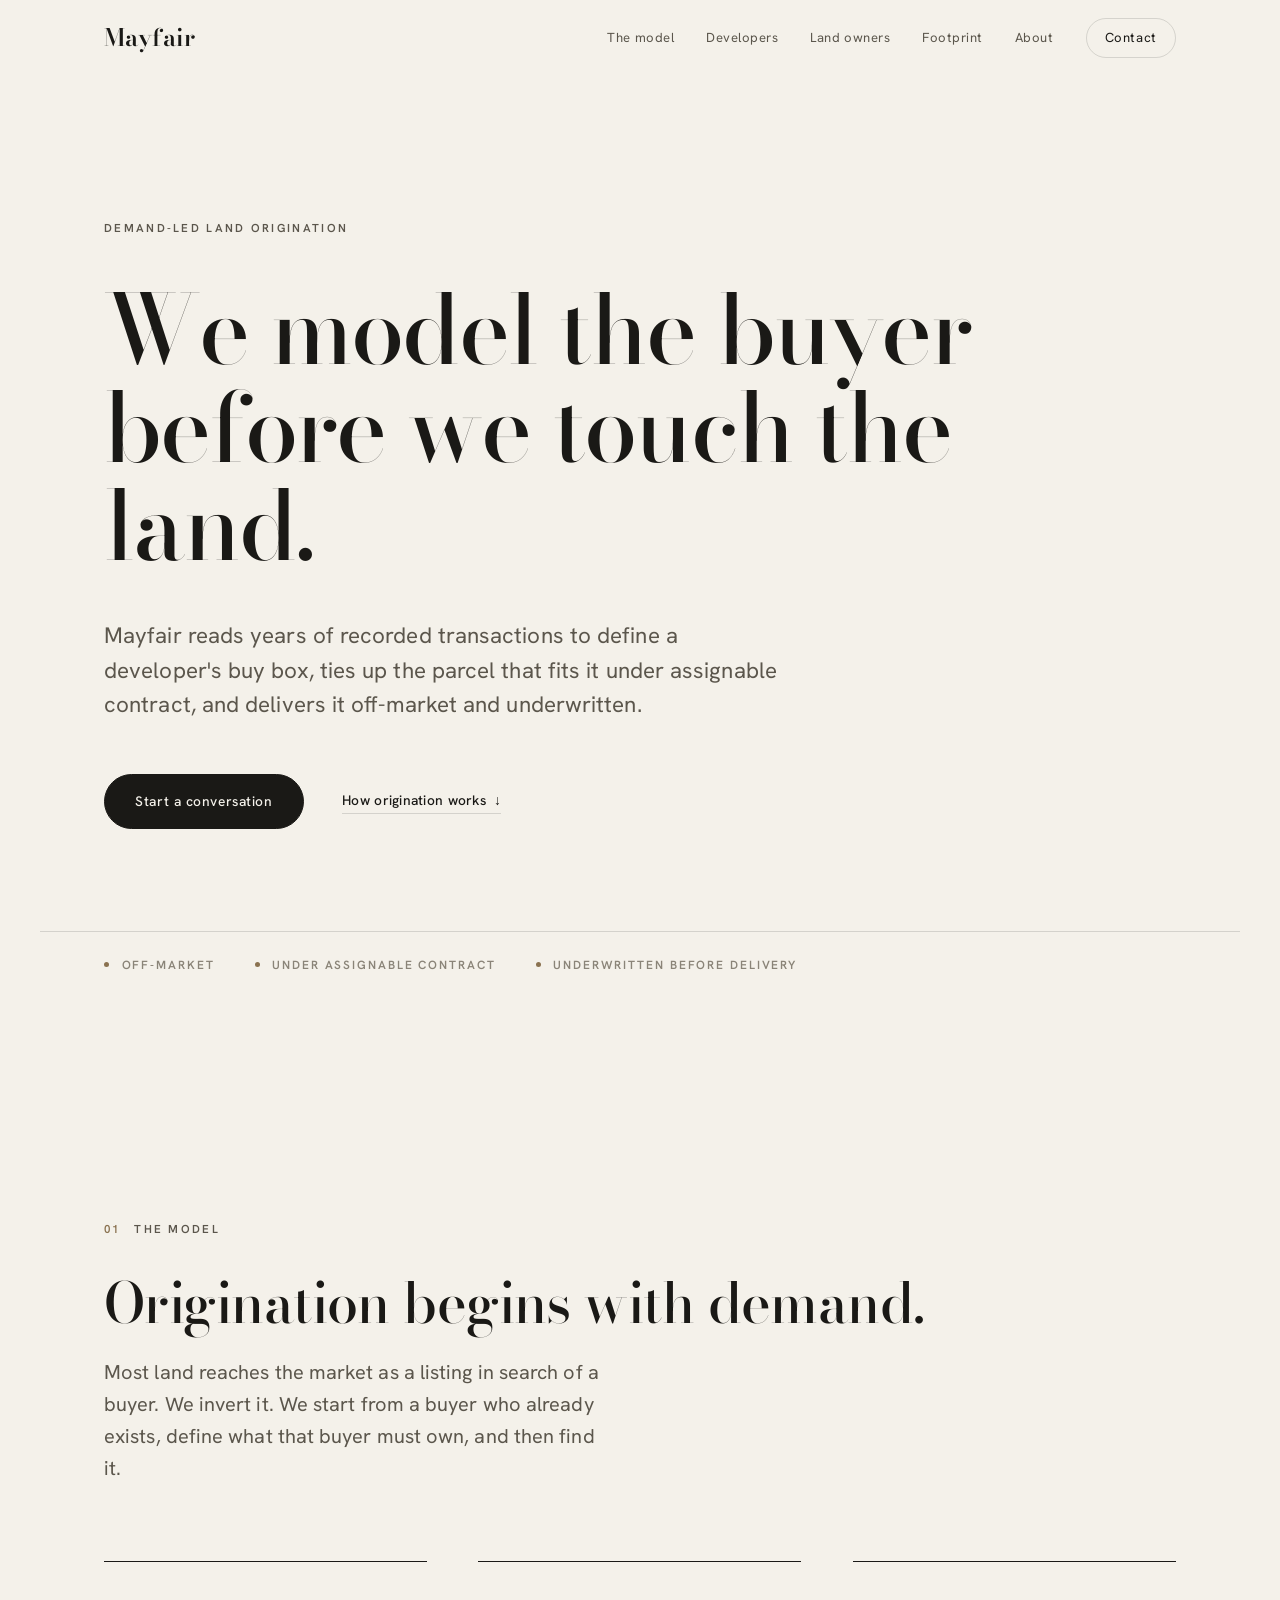
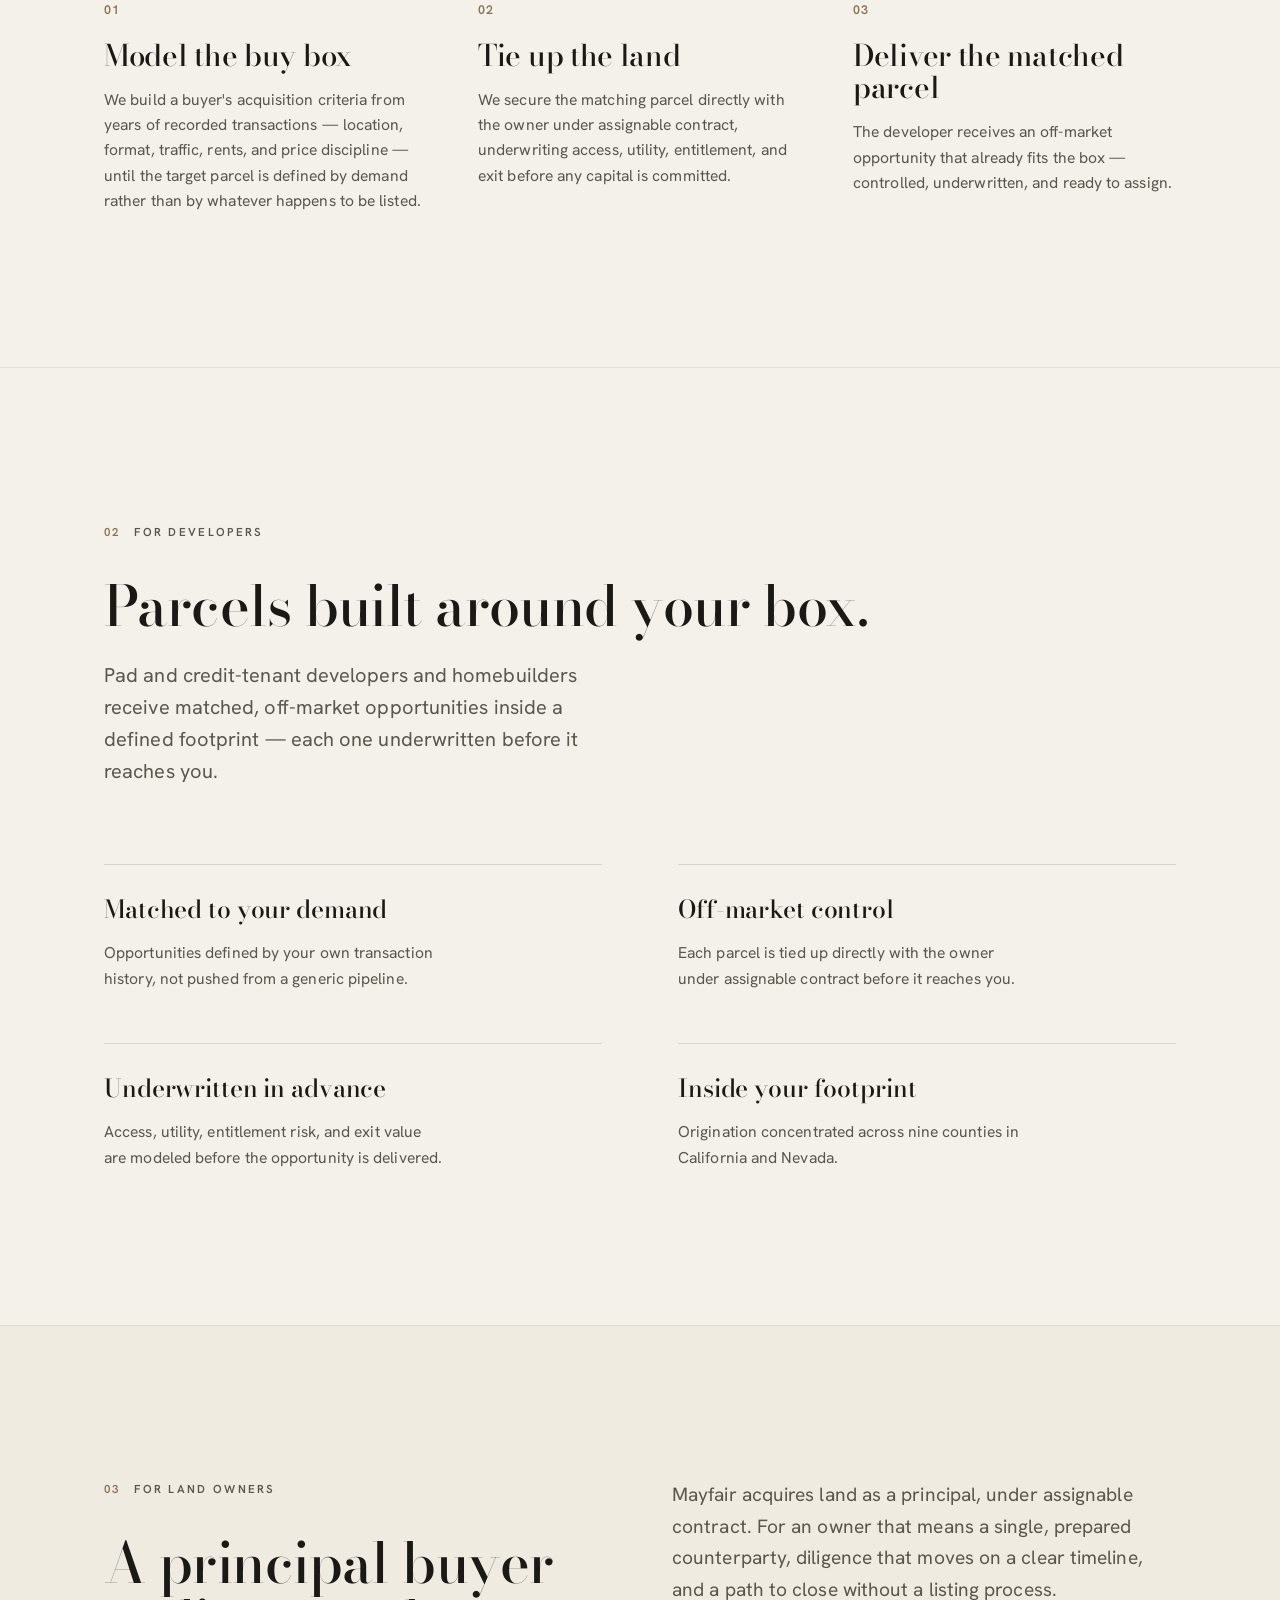
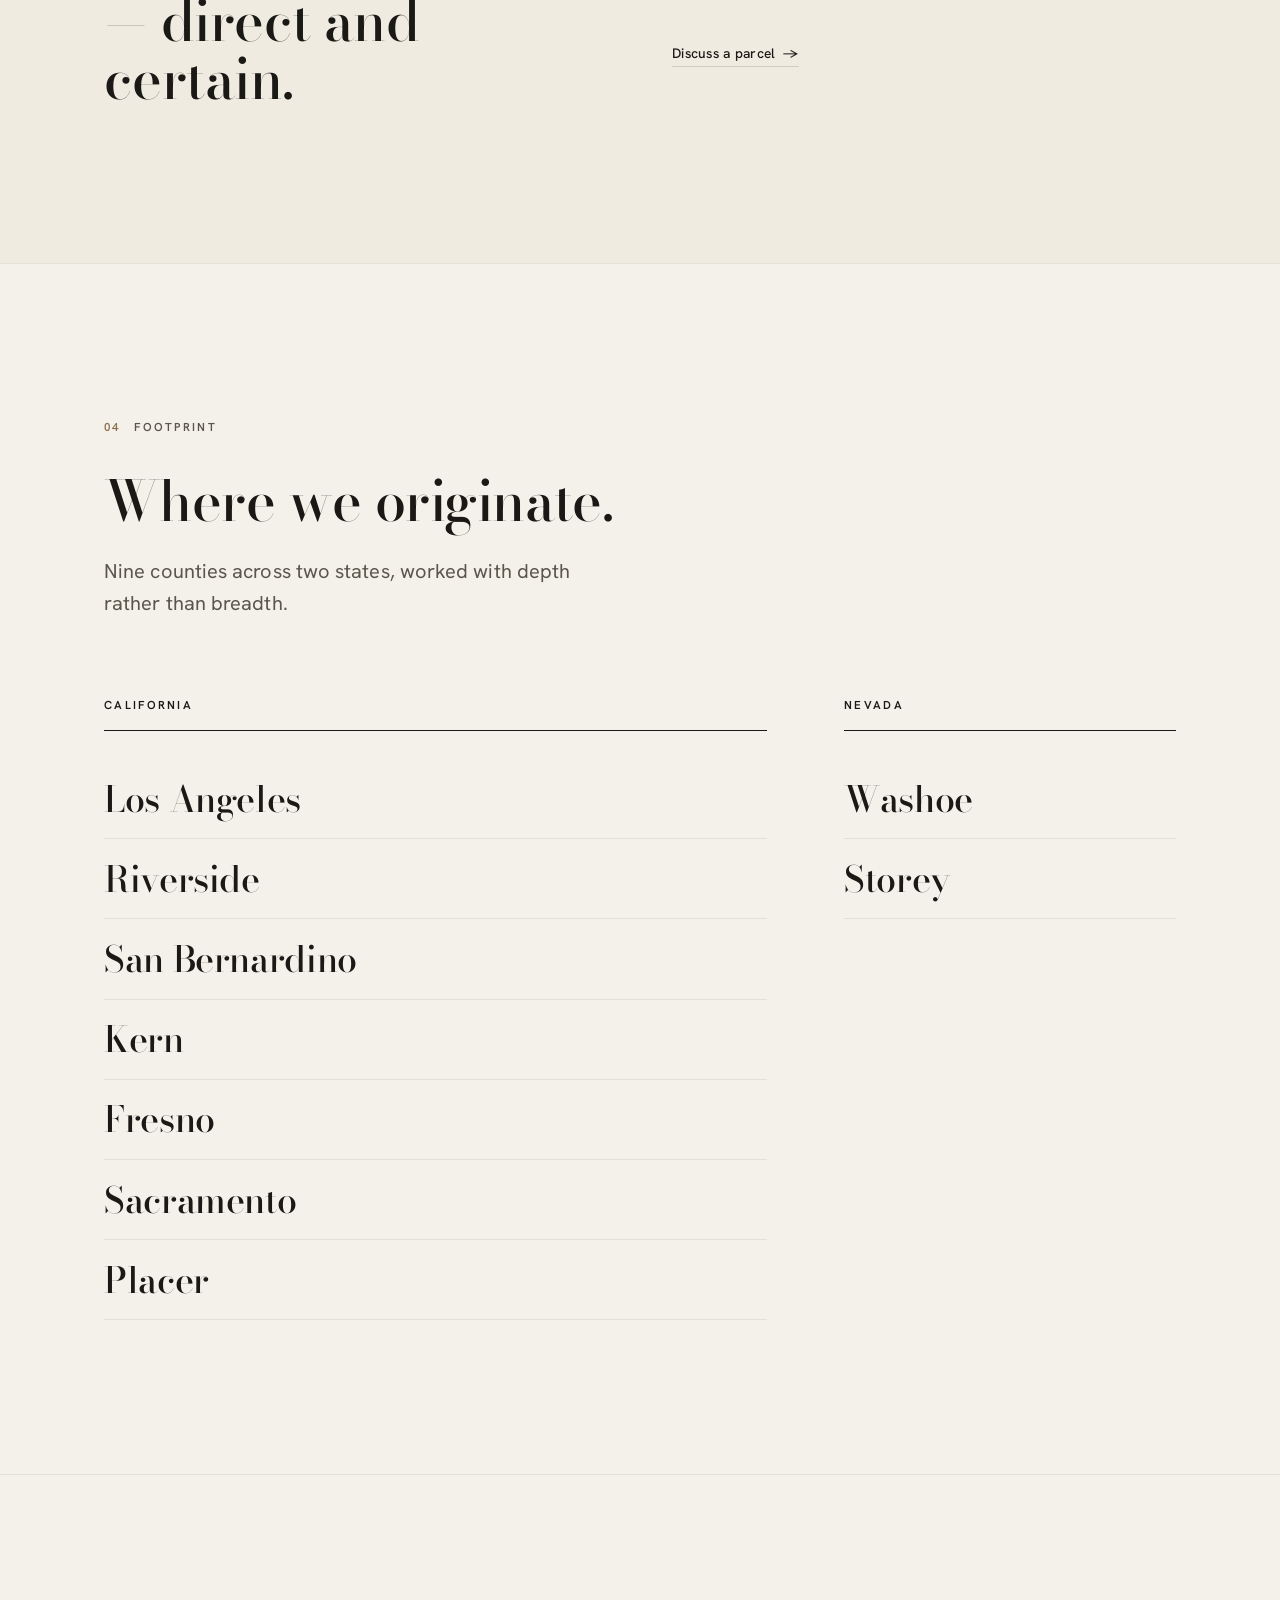
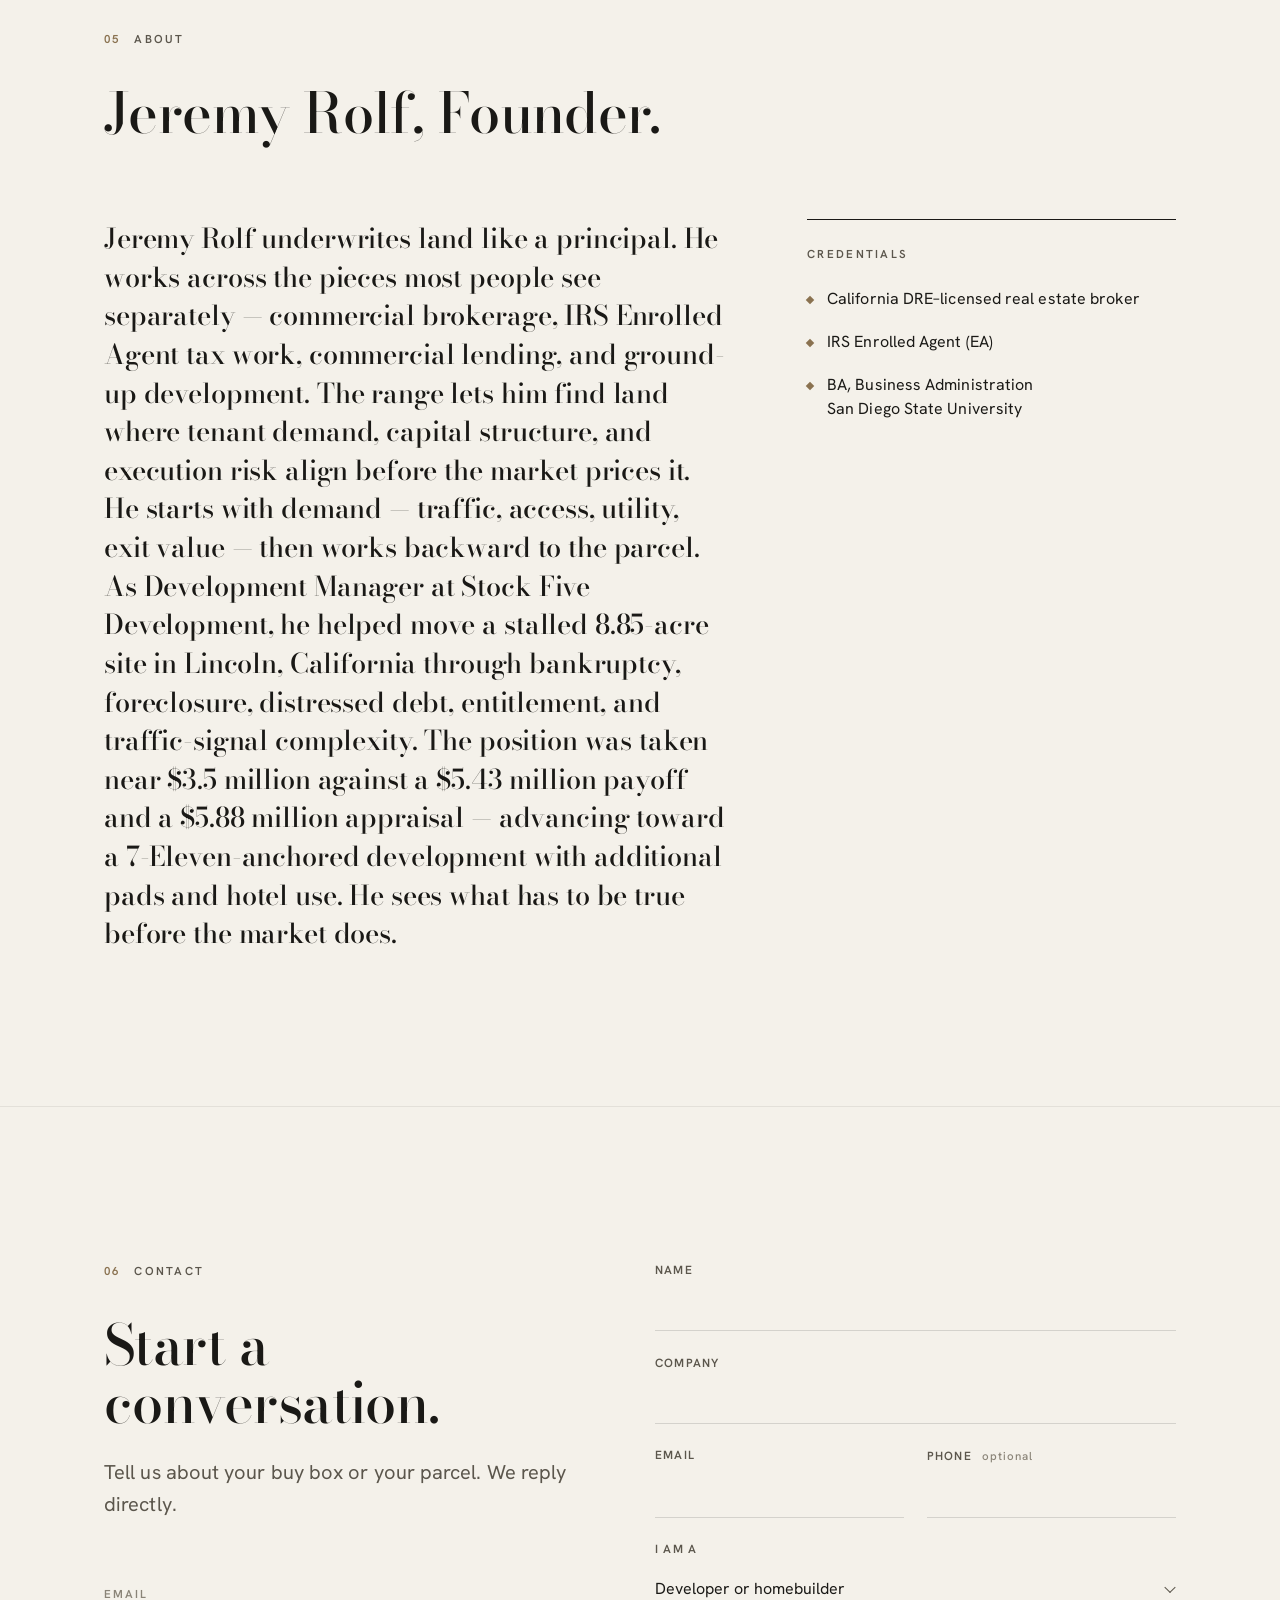
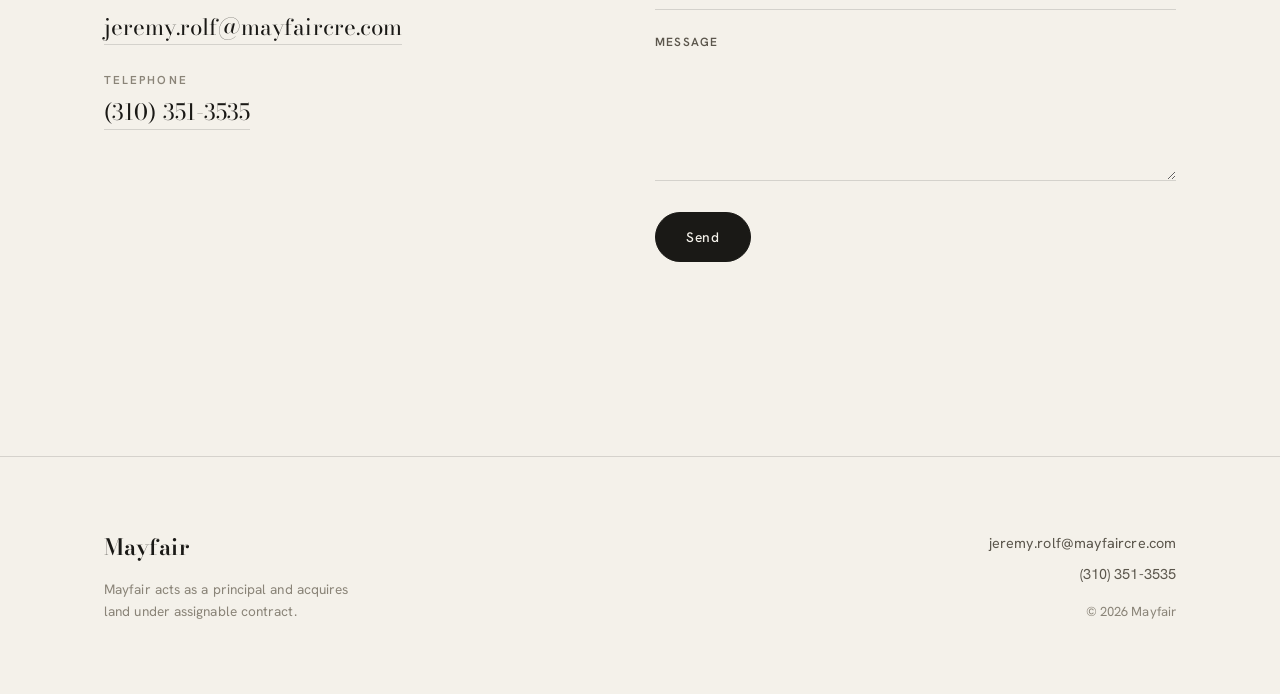
==== index.html @ 70c93a24 "Build Mayfair land-origination site Single-page institutional site: hand-written HTML/CSS/vanilla JS" ====
<!doctype html>
<html lang="en">
<head>
<meta charset="utf-8" />
<meta name="viewport" content="width=device-width, initial-scale=1" />
<title>Mayfair — Demand-Led Land Origination</title>
<meta name="description" content="Mayfair originates land from demand. We model a developer's buy box from years of recorded transactions, tie up the matching parcel under assignable contract, and deliver it off-market and underwritten." />

<link rel="canonical" href="https://mayfaircre.com/" />
<meta name="theme-color" content="#1a1916" />

<!-- Open Graph / social -->
<meta property="og:type" content="website" />
<meta property="og:site_name" content="Mayfair" />
<meta property="og:title" content="Mayfair — Demand-Led Land Origination" />
<meta property="og:description" content="We model the buyer before we touch the land. Off-market parcels, tied up under assignable contract and delivered underwritten." />
<meta property="og:url" content="https://mayfaircre.com/" />
<meta property="og:image" content="https://mayfaircre.com/assets/og-image.png" />
<meta property="og:image:width" content="1200" />
<meta property="og:image:height" content="630" />
<meta name="twitter:card" content="summary_large_image" />
<meta name="twitter:title" content="Mayfair — Demand-Led Land Origination" />
<meta name="twitter:description" content="We model the buyer before we touch the land. Off-market parcels, tied up under assignable contract and delivered underwritten." />
<meta name="twitter:image" content="https://mayfaircre.com/assets/og-image.png" />

<link rel="icon" href="assets/favicon.svg" type="image/svg+xml" />
<link rel="apple-touch-icon" href="assets/apple-touch-icon.png" />
<link rel="alternate icon" href="assets/favicon.ico" />

<link rel="preconnect" href="https://fonts.googleapis.com" />
<link rel="preconnect" href="https://fonts.gstatic.com" crossorigin />
<link href="https://fonts.googleapis.com/css2?family=Bodoni+Moda:opsz,wght@6..96,500;6..96,600&family=Hanken+Grotesk:wght@400;500;600&display=swap" rel="stylesheet" />

<link rel="stylesheet" href="styles.css" />
</head>
<body>
<a class="skip-link" href="#main">Skip to content</a>

<header class="site-header" id="top">
  <div class="shell header-inner">
    <a class="wordmark" href="#top" aria-label="Mayfair — home">
      <span class="wordmark-text">Mayfair</span>
    </a>
    <nav class="site-nav" aria-label="Primary">
      <a href="#model">The model</a>
      <a href="#developers">Developers</a>
      <a href="#owners">Land owners</a>
      <a href="#footprint">Footprint</a>
      <a href="#about">About</a>
      <a class="nav-cta" href="#contact">Contact</a>
    </nav>
    <button class="nav-toggle" aria-expanded="false" aria-controls="mobile-nav" aria-label="Open menu">
      <span></span><span></span>
    </button>
  </div>
  <nav class="mobile-nav" id="mobile-nav" aria-label="Mobile" hidden>
    <a href="#model">The model</a>
    <a href="#developers">Developers</a>
    <a href="#owners">Land owners</a>
    <a href="#footprint">Footprint</a>
    <a href="#about">About</a>
    <a href="#contact">Contact</a>
  </nav>
</header>

<main id="main">

  <!-- HERO -->
  <section class="hero" aria-labelledby="hero-h">
    <div class="shell">
      <p class="eyebrow reveal">Demand-led land origination</p>
      <h1 class="hero-h reveal" id="hero-h">We model the buyer<br />before we touch the land.</h1>
      <p class="hero-sub reveal">
        Mayfair reads years of recorded transactions to define a developer's buy box,
        ties up the parcel that fits it under assignable contract, and delivers it
        off-market and underwritten.
      </p>
      <div class="hero-actions reveal">
        <a class="btn" href="#contact">Start a conversation</a>
        <a class="btn-text" href="#model">How origination works <span aria-hidden="true">↓</span></a>
      </div>
    </div>
    <div class="shell hero-meta reveal">
      <span>Off-market</span>
      <span>Under assignable contract</span>
      <span>Underwritten before delivery</span>
    </div>
  </section>

  <!-- THE MODEL -->
  <section class="section section-model" id="model" aria-labelledby="model-h">
    <div class="shell">
      <div class="section-head">
        <p class="label reveal"><span class="label-index">01</span> The model</p>
        <h2 class="section-h reveal" id="model-h">Origination begins with demand.</h2>
        <p class="section-lead reveal">
          Most land reaches the market as a listing in search of a buyer. We invert it.
          We start from a buyer who already exists, define what that buyer must own, and
          then find it.
        </p>
      </div>

      <ol class="steps">
        <li class="step reveal">
          <span class="step-index">01</span>
          <h3 class="step-h">Model the buy box</h3>
          <p>
            We build a buyer's acquisition criteria from years of recorded transactions —
            location, format, traffic, rents, and price discipline — until the target
            parcel is defined by demand rather than by whatever happens to be listed.
          </p>
        </li>
        <li class="step reveal">
          <span class="step-index">02</span>
          <h3 class="step-h">Tie up the land</h3>
          <p>
            We secure the matching parcel directly with the owner under assignable
            contract, underwriting access, utility, entitlement, and exit before any
            capital is committed.
          </p>
        </li>
        <li class="step reveal">
          <span class="step-index">03</span>
          <h3 class="step-h">Deliver the matched parcel</h3>
          <p>
            The developer receives an off-market opportunity that already fits the box —
            controlled, underwritten, and ready to assign.
          </p>
        </li>
      </ol>
    </div>
  </section>

  <!-- FOR DEVELOPERS -->
  <section class="section section-developers" id="developers" aria-labelledby="dev-h">
    <div class="shell">
      <div class="section-head">
        <p class="label reveal"><span class="label-index">02</span> For developers</p>
        <h2 class="section-h reveal" id="dev-h">Parcels built around your box.</h2>
        <p class="section-lead reveal">
          Pad and credit-tenant developers and homebuilders receive matched, off-market
          opportunities inside a defined footprint — each one underwritten before it
          reaches you.
        </p>
      </div>

      <div class="grid-2">
        <div class="feature reveal">
          <h3 class="feature-h">Matched to your demand</h3>
          <p>Opportunities defined by your own transaction history, not pushed from a generic pipeline.</p>
        </div>
        <div class="feature reveal">
          <h3 class="feature-h">Off-market control</h3>
          <p>Each parcel is tied up directly with the owner under assignable contract before it reaches you.</p>
        </div>
        <div class="feature reveal">
          <h3 class="feature-h">Underwritten in advance</h3>
          <p>Access, utility, entitlement risk, and exit value are modeled before the opportunity is delivered.</p>
        </div>
        <div class="feature reveal">
          <h3 class="feature-h">Inside your footprint</h3>
          <p>Origination concentrated across nine counties in California and Nevada.</p>
        </div>
      </div>
    </div>
  </section>

  <!-- FOR LAND OWNERS -->
  <section class="section section-owners" id="owners" aria-labelledby="own-h">
    <div class="shell">
      <div class="owners-inner">
        <div class="owners-head">
          <p class="label reveal"><span class="label-index">03</span> For land owners</p>
          <h2 class="section-h reveal" id="own-h">A principal buyer — direct and certain.</h2>
        </div>
        <div class="owners-body reveal">
          <p>
            Mayfair acquires land as a principal, under assignable contract. For an owner
            that means a single, prepared counterparty, diligence that moves on a clear
            timeline, and a path to close without a listing process.
          </p>
          <a class="btn-text" href="#contact">Discuss a parcel <span aria-hidden="true">→</span></a>
        </div>
      </div>
    </div>
  </section>

  <!-- FOOTPRINT -->
  <section class="section section-footprint" id="footprint" aria-labelledby="foot-h">
    <div class="shell">
      <div class="section-head">
        <p class="label reveal"><span class="label-index">04</span> Footprint</p>
        <h2 class="section-h reveal" id="foot-h">Where we originate.</h2>
        <p class="section-lead reveal">Nine counties across two states, worked with depth rather than breadth.</p>
      </div>

      <div class="footprint-grid">
        <div class="footprint-col reveal">
          <p class="footprint-state">California</p>
          <ul class="county-list">
            <li>Los Angeles</li>
            <li>Riverside</li>
            <li>San Bernardino</li>
            <li>Kern</li>
            <li>Fresno</li>
            <li>Sacramento</li>
            <li>Placer</li>
          </ul>
        </div>
        <div class="footprint-col reveal">
          <p class="footprint-state">Nevada</p>
          <ul class="county-list">
            <li>Washoe</li>
            <li>Storey</li>
          </ul>
        </div>
      </div>
    </div>
  </section>

  <!-- ABOUT -->
  <section class="section section-about" id="about" aria-labelledby="about-h">
    <div class="shell">
      <div class="section-head">
        <p class="label reveal"><span class="label-index">05</span> About</p>
        <h2 class="section-h reveal" id="about-h">Jeremy Rolf, Founder.</h2>
      </div>

      <div class="about-grid">
        <div class="about-bio reveal">
          <p>
            Jeremy Rolf underwrites land like a principal. He works across the pieces most
            people see separately — commercial brokerage, IRS Enrolled Agent tax work,
            commercial lending, and ground-up development. The range lets him find land
            where tenant demand, capital structure, and execution risk align before the
            market prices it. He starts with demand — traffic, access, utility, exit value
            — then works backward to the parcel. As Development Manager at Stock Five
            Development, he helped move a stalled 8.85-acre site in Lincoln, California
            through bankruptcy, foreclosure, distressed debt, entitlement, and
            traffic-signal complexity. The position was taken near $3.5 million against a
            $5.43 million payoff and a $5.88 million appraisal — advancing toward a
            7-Eleven-anchored development with additional pads and hotel use. He sees what
            has to be true before the market does.
          </p>
        </div>
        <aside class="about-creds reveal" aria-label="Credentials">
          <p class="creds-label">Credentials</p>
          <ul class="creds-list">
            <li>California DRE&#8211;licensed real estate broker</li>
            <li>IRS Enrolled Agent (EA)</li>
            <li>BA, Business Administration<br />San Diego State University</li>
          </ul>
        </aside>
      </div>
    </div>
  </section>

  <!-- CONTACT -->
  <section class="section section-contact" id="contact" aria-labelledby="contact-h">
    <div class="shell">
      <div class="contact-grid">
        <div class="contact-intro">
          <p class="label reveal"><span class="label-index">06</span> Contact</p>
          <h2 class="section-h reveal" id="contact-h">Start a conversation.</h2>
          <p class="section-lead reveal">
            Tell us about your buy box or your parcel. We reply directly.
          </p>
          <dl class="contact-direct reveal">
            <div>
              <dt>Email</dt>
              <dd><a href="mailto:jeremy.rolf@mayfaircre.com">jeremy.rolf@mayfaircre.com</a></dd>
            </div>
            <div>
              <dt>Telephone</dt>
              <dd><a href="tel:+13103513535">(310) 351-3535</a></dd>
            </div>
          </dl>
        </div>

        <form class="contact-form reveal" id="contact-form" novalidate>
          <div class="field">
            <label for="name">Name</label>
            <input type="text" id="name" name="name" autocomplete="name" required />
          </div>
          <div class="field">
            <label for="company">Company</label>
            <input type="text" id="company" name="company" autocomplete="organization" />
          </div>
          <div class="field-row">
            <div class="field">
              <label for="email">Email</label>
              <input type="email" id="email" name="email" autocomplete="email" required />
            </div>
            <div class="field">
              <label for="phone">Phone <span class="optional">optional</span></label>
              <input type="tel" id="phone" name="phone" autocomplete="tel" />
            </div>
          </div>
          <div class="field">
            <label for="role">I am a</label>
            <div class="select-wrap">
              <select id="role" name="role">
                <option value="Developer">Developer or homebuilder</option>
                <option value="Land owner">Land owner</option>
                <option value="Capital partner">Capital partner</option>
                <option value="Other">Other</option>
              </select>
            </div>
          </div>
          <div class="field">
            <label for="message">Message</label>
            <textarea id="message" name="message" rows="4" required></textarea>
          </div>
          <!-- Honeypot: hidden from humans, catches bots -->
          <div class="hp" aria-hidden="true">
            <label for="company_website">Company website</label>
            <input type="text" id="company_website" name="company_website" tabindex="-1" autocomplete="off" />
          </div>
          <button type="submit" class="btn btn-submit">Send</button>
          <p class="form-status" id="form-status" role="status" aria-live="polite"></p>
        </form>
      </div>
    </div>
  </section>
</main>

<footer class="site-footer">
  <div class="shell footer-inner">
    <div class="footer-brand">
      <span class="wordmark-text">Mayfair</span>
      <p class="footer-note">
        Mayfair acts as a principal and acquires land under assignable contract.
      </p>
    </div>
    <div class="footer-meta">
      <a href="mailto:jeremy.rolf@mayfaircre.com">jeremy.rolf@mayfaircre.com</a>
      <a href="tel:+13103513535">(310) 351-3535</a>
      <span class="footer-rights">&copy; <span id="year">2026</span> Mayfair</span>
    </div>
  </div>
</footer>

<script src="script.js" defer></script>
</body>
</html>
---- styles.css ----
/* =========================================================================
   Mayfair — land origination
   Type: Bodoni Moda (display, high-contrast serif) + Hanken Grotesk (sans)
   Palette: warm off-white paper, warm near-black ink, one muted bronze accent
   ========================================================================= */

:root {
  --paper:      #f4f1ea;
  --paper-2:    #efebe1;   /* faintly deeper panel */
  --ink:        #1a1916;
  --ink-2:      #5b564c;   /* secondary text */
  --ink-3:      #8a8478;   /* tertiary / meta */
  --line:       rgba(26, 25, 22, 0.14);
  --line-soft:  rgba(26, 25, 22, 0.08);
  --accent:     #8a7250;   /* muted bronze, used sparingly */
  --accent-ink: #6f5a3c;

  --serif: "Bodoni Moda", Georgia, "Times New Roman", serif;
  --sans:  "Hanken Grotesk", -apple-system, BlinkMacSystemFont, "Segoe UI", Helvetica, Arial, sans-serif;

  --shell-max: 1200px;
  --gutter: clamp(1.25rem, 5vw, 5rem);
  --section-y: clamp(5rem, 12vw, 11rem);

  --ease: cubic-bezier(0.22, 1, 0.36, 1);
}

/* ---- reset ---- */
*, *::before, *::after { box-sizing: border-box; }
html { -webkit-text-size-adjust: 100%; scroll-behavior: smooth; }
@media (prefers-reduced-motion: reduce) { html { scroll-behavior: auto; } }

body {
  margin: 0;
  background: var(--paper);
  color: var(--ink);
  font-family: var(--sans);
  font-size: clamp(1rem, 0.96rem + 0.2vw, 1.0625rem);
  line-height: 1.65;
  font-weight: 400;
  letter-spacing: 0.005em;
  -webkit-font-smoothing: antialiased;
  text-rendering: optimizeLegibility;
}

h1, h2, h3 { margin: 0; font-weight: 500; }
p { margin: 0; }
ul, ol { margin: 0; padding: 0; list-style: none; }
a { color: inherit; text-decoration: none; }

img, svg { display: block; max-width: 100%; }

[hidden] { display: none !important; }

::selection { background: var(--accent); color: var(--paper); }

.skip-link {
  position: absolute; left: -999px; top: 0;
  background: var(--ink); color: var(--paper);
  padding: 0.75rem 1.25rem; z-index: 100;
  font-size: 0.8rem; letter-spacing: 0.08em; text-transform: uppercase;
}
.skip-link:focus { left: 0; }

:focus-visible {
  outline: 2px solid var(--accent);
  outline-offset: 3px;
}

/* ---- layout shell ---- */
.shell {
  width: 100%;
  max-width: var(--shell-max);
  margin-inline: auto;
  padding-inline: var(--gutter);
}

/* ---- shared type elements ---- */
.eyebrow,
.label,
.creds-label,
.footprint-state,
.optional {
  font-family: var(--sans);
  font-size: 0.72rem;
  font-weight: 600;
  letter-spacing: 0.2em;
  text-transform: uppercase;
  color: var(--ink-2);
}

.label {
  display: flex;
  align-items: baseline;
  gap: 0.85rem;
  margin-bottom: clamp(1.5rem, 3vw, 2.25rem);
}
.label-index {
  color: var(--accent);
  font-variant-numeric: tabular-nums;
}

.section-h {
  font-family: var(--serif);
  font-weight: 500;
  line-height: 1.04;
  letter-spacing: -0.01em;
  font-size: clamp(2rem, 1.3rem + 3.1vw, 3.5rem);
}

.section-lead {
  margin-top: 1.5rem;
  max-width: 46ch;
  font-size: clamp(1.06rem, 1rem + 0.4vw, 1.25rem);
  color: var(--ink-2);
  line-height: 1.6;
}

.section { padding-block: var(--section-y); }
.section + .section { border-top: 1px solid var(--line-soft); }

.section-head { margin-bottom: clamp(3rem, 6vw, 5rem); }

/* =========================================================================
   Header
   ========================================================================= */
.site-header {
  position: sticky; top: 0; z-index: 50;
  background: color-mix(in srgb, var(--paper) 86%, transparent);
  backdrop-filter: saturate(120%) blur(10px);
  border-bottom: 1px solid transparent;
  transition: border-color 0.4s var(--ease), background 0.4s var(--ease);
}
.site-header.is-scrolled { border-bottom-color: var(--line); }

.header-inner {
  display: flex; align-items: center; justify-content: space-between;
  height: 4.75rem;
}

.wordmark { display: inline-flex; align-items: center; }
.wordmark-text {
  font-family: var(--serif);
  font-weight: 600;
  font-size: 1.5rem;
  letter-spacing: 0.02em;
}

.site-nav { display: flex; align-items: center; gap: clamp(1.25rem, 2.5vw, 2.5rem); }
.site-nav a {
  font-size: 0.82rem;
  letter-spacing: 0.04em;
  color: var(--ink-2);
  position: relative;
  padding-block: 0.4rem;
  transition: color 0.25s var(--ease);
}
.site-nav a:not(.nav-cta)::after {
  content: ""; position: absolute; left: 0; bottom: 0.15rem;
  width: 100%; height: 1px; background: var(--accent);
  transform: scaleX(0); transform-origin: left; transition: transform 0.3s var(--ease);
}
.site-nav a:not(.nav-cta):hover { color: var(--ink); }
.site-nav a:not(.nav-cta):hover::after { transform: scaleX(1); }

.nav-cta {
  border: 1px solid var(--line);
  border-radius: 999px;
  padding: 0.5rem 1.15rem !important;
  color: var(--ink) !important;
  transition: border-color 0.25s var(--ease), background 0.25s var(--ease), color 0.25s var(--ease);
}
.nav-cta:hover { background: var(--ink); color: var(--paper) !important; border-color: var(--ink); }

.nav-toggle { display: none; }

/* mobile nav */
.mobile-nav {
  display: flex; flex-direction: column;
  padding: 0.5rem var(--gutter) 1.5rem;
  border-top: 1px solid var(--line);
  background: var(--paper);
}
.mobile-nav a {
  padding: 0.9rem 0;
  font-size: 1.05rem;
  border-bottom: 1px solid var(--line-soft);
  color: var(--ink);
}
.mobile-nav a:last-child { border-bottom: none; }

/* =========================================================================
   Buttons
   ========================================================================= */
.btn {
  display: inline-flex; align-items: center; justify-content: center;
  background: var(--ink); color: var(--paper);
  font-family: var(--sans); font-size: 0.86rem; font-weight: 500;
  letter-spacing: 0.04em;
  padding: 0.95rem 1.9rem;
  border: 1px solid var(--ink);
  border-radius: 999px;
  cursor: pointer;
  transition: background 0.3s var(--ease), color 0.3s var(--ease), transform 0.3s var(--ease);
}
.btn:hover { background: transparent; color: var(--ink); }
.btn:active { transform: translateY(1px); }

.btn-text {
  display: inline-flex; align-items: center; gap: 0.5rem;
  font-size: 0.86rem; font-weight: 500; letter-spacing: 0.02em;
  color: var(--ink);
  padding-bottom: 2px;
  border-bottom: 1px solid var(--line);
  transition: border-color 0.3s var(--ease), gap 0.3s var(--ease);
}
.btn-text span { transition: transform 0.3s var(--ease); }
.btn-text:hover { border-color: var(--accent); }
.btn-text:hover span { transform: translateX(3px); }

/* =========================================================================
   Hero
   ========================================================================= */
.hero {
  padding-top: clamp(4.5rem, 11vw, 9rem);
  padding-bottom: clamp(3.5rem, 7vw, 6rem);
  position: relative;
  overflow: hidden;
}
/* hairline rule that bleeds down the left, a quiet structural mark */
.hero .eyebrow { margin-bottom: clamp(1.75rem, 4vw, 2.75rem); }

.hero-h {
  font-family: var(--serif);
  font-weight: 500;
  font-size: clamp(2.6rem, 1.2rem + 6.4vw, 6rem);
  line-height: 1.02;
  letter-spacing: -0.018em;
  max-width: 16ch;
}
.hero-sub {
  margin-top: clamp(1.75rem, 3.5vw, 2.75rem);
  max-width: 52ch;
  font-size: clamp(1.1rem, 1rem + 0.55vw, 1.4rem);
  color: var(--ink-2);
  line-height: 1.55;
}
.hero-actions {
  margin-top: clamp(2.25rem, 4vw, 3.25rem);
  display: flex; align-items: center; gap: clamp(1.5rem, 3vw, 2.5rem);
  flex-wrap: wrap;
}
.hero-meta {
  margin-top: clamp(3.5rem, 8vw, 7rem);
  display: flex; flex-wrap: wrap; gap: 0.75rem 2.5rem;
  padding-top: 1.5rem;
  border-top: 1px solid var(--line);
}
.hero-meta span {
  font-size: 0.74rem; font-weight: 600; letter-spacing: 0.16em;
  text-transform: uppercase; color: var(--ink-3);
  position: relative; padding-left: 1.1rem;
}
.hero-meta span::before {
  content: ""; position: absolute; left: 0; top: 0.5em;
  width: 5px; height: 5px; background: var(--accent); border-radius: 50%;
}

/* =========================================================================
   The model — three steps
   ========================================================================= */
.steps {
  display: grid;
  grid-template-columns: repeat(3, 1fr);
  gap: clamp(2rem, 4vw, 3.5rem);
  counter-reset: step;
}
.step {
  padding-top: 2rem;
  border-top: 1px solid var(--ink);
}
.step-index {
  font-family: var(--sans);
  font-size: 0.78rem; font-weight: 600; letter-spacing: 0.12em;
  color: var(--accent);
  font-variant-numeric: tabular-nums;
}
.step-h {
  font-family: var(--serif);
  font-weight: 500;
  font-size: clamp(1.4rem, 1.1rem + 1vw, 1.85rem);
  line-height: 1.1;
  margin: 1.1rem 0 0.9rem;
  letter-spacing: -0.01em;
}
.step p { color: var(--ink-2); font-size: 0.98rem; line-height: 1.62; }

/* =========================================================================
   For developers — feature grid
   ========================================================================= */
.grid-2 {
  display: grid;
  grid-template-columns: repeat(2, 1fr);
  gap: clamp(2rem, 4vw, 3.5rem) clamp(2.5rem, 6vw, 6rem);
}
.feature { border-top: 1px solid var(--line); padding-top: 1.5rem; }
.feature-h {
  font-family: var(--serif);
  font-weight: 500;
  font-size: clamp(1.25rem, 1.05rem + 0.7vw, 1.55rem);
  letter-spacing: -0.005em;
  margin-bottom: 0.65rem;
}
.feature p { color: var(--ink-2); font-size: 0.98rem; max-width: 38ch; }

/* =========================================================================
   For land owners — secondary, narrower
   ========================================================================= */
.section-owners { background: var(--paper-2); }
.owners-inner {
  display: grid;
  grid-template-columns: 1fr 1fr;
  gap: clamp(2rem, 5vw, 5rem);
  align-items: start;
}
.owners-body p {
  font-size: clamp(1.05rem, 1rem + 0.4vw, 1.2rem);
  color: var(--ink-2);
  max-width: 44ch;
  margin-bottom: 2rem;
}

/* =========================================================================
   Footprint
   ========================================================================= */
.footprint-grid {
  display: grid;
  grid-template-columns: 2fr 1fr;
  gap: clamp(2.5rem, 6vw, 6rem);
}
.footprint-state {
  margin-bottom: 1.75rem;
  padding-bottom: 1rem;
  border-bottom: 1px solid var(--ink);
  color: var(--ink);
}
.county-list {
  display: grid;
  gap: 0;
}
.county-list li {
  font-family: var(--serif);
  font-weight: 500;
  font-size: clamp(1.4rem, 1.05rem + 1.5vw, 2.25rem);
  line-height: 1.5;
  letter-spacing: -0.01em;
  border-bottom: 1px solid var(--line-soft);
  padding: 0.35em 0;
  transition: color 0.3s var(--ease), padding-left 0.3s var(--ease);
}
.county-list li:hover { color: var(--accent-ink); padding-left: 0.5rem; }

/* =========================================================================
   About
   ========================================================================= */
.about-grid {
  display: grid;
  grid-template-columns: 1.7fr 1fr;
  gap: clamp(2.5rem, 6vw, 6rem);
  align-items: start;
}
.about-bio p {
  font-family: var(--serif);
  font-weight: 500;
  font-size: clamp(1.2rem, 1rem + 0.95vw, 1.7rem);
  line-height: 1.42;
  letter-spacing: -0.005em;
  color: var(--ink);
}
.about-creds {
  position: sticky; top: 6.5rem;
  border-top: 1px solid var(--ink);
  padding-top: 1.5rem;
}
.creds-label { display: block; margin-bottom: 1.5rem; }
.creds-list { display: grid; gap: 1.25rem; }
.creds-list li {
  font-size: 1rem; line-height: 1.45; color: var(--ink);
  padding-left: 1.25rem; position: relative;
}
.creds-list li::before {
  content: ""; position: absolute; left: 0; top: 0.6em;
  width: 6px; height: 6px; background: var(--accent); transform: rotate(45deg);
}

/* =========================================================================
   Contact
   ========================================================================= */
.contact-grid {
  display: grid;
  grid-template-columns: 1fr 1.1fr;
  gap: clamp(2.5rem, 6vw, 6rem);
  align-items: start;
}
.contact-direct {
  margin-top: clamp(2.5rem, 5vw, 4rem);
  display: grid; gap: 1.5rem;
}
.contact-direct dt {
  font-size: 0.72rem; font-weight: 600; letter-spacing: 0.18em;
  text-transform: uppercase; color: var(--ink-3); margin-bottom: 0.35rem;
}
.contact-direct dd {
  margin: 0;
  font-family: var(--serif);
  font-size: clamp(1.15rem, 1rem + 0.6vw, 1.4rem);
}
.contact-direct a {
  border-bottom: 1px solid var(--line);
  transition: border-color 0.3s var(--ease);
}
.contact-direct a:hover { border-color: var(--accent); }

/* form */
.contact-form { display: grid; gap: 1.4rem; }
.field { display: grid; gap: 0.5rem; }
.field-row { display: grid; grid-template-columns: 1fr 1fr; gap: 1.4rem; }

.field label {
  font-size: 0.74rem; font-weight: 600; letter-spacing: 0.1em;
  text-transform: uppercase; color: var(--ink-2);
}
.field label .optional {
  letter-spacing: 0.08em; color: var(--ink-3); margin-left: 0.4rem;
  text-transform: none; font-weight: 500;
}

.field input,
.field textarea,
.field select {
  font-family: var(--sans);
  font-size: 1rem;
  color: var(--ink);
  background: transparent;
  border: none;
  border-bottom: 1px solid var(--line);
  padding: 0.65rem 0;
  border-radius: 0;
  transition: border-color 0.3s var(--ease);
  width: 100%;
}
.field textarea { resize: vertical; line-height: 1.55; }
.field input:focus,
.field textarea:focus,
.field select:focus {
  outline: none;
  border-bottom-color: var(--ink);
}
.field input::placeholder,
.field textarea::placeholder { color: var(--ink-3); }

.select-wrap { position: relative; }
.select-wrap::after {
  content: ""; position: absolute; right: 2px; top: 50%;
  width: 8px; height: 8px; border-right: 1.5px solid var(--ink-2);
  border-bottom: 1.5px solid var(--ink-2);
  transform: translateY(-70%) rotate(45deg); pointer-events: none;
}
.field select { appearance: none; -webkit-appearance: none; cursor: pointer; padding-right: 1.5rem; }

.btn-submit { margin-top: 0.5rem; justify-self: start; }

.hp { position: absolute; left: -5000px; width: 1px; height: 1px; overflow: hidden; }

.form-status { font-size: 0.92rem; min-height: 1.2em; color: var(--ink-2); }
.form-status.is-error { color: #8a3b2e; }
.form-status.is-success { color: var(--accent-ink); }

/* =========================================================================
   Footer
   ========================================================================= */
.site-footer {
  border-top: 1px solid var(--line);
  padding-block: clamp(3rem, 6vw, 4.5rem);
}
.footer-inner {
  display: flex; justify-content: space-between; align-items: flex-end;
  gap: 2rem; flex-wrap: wrap;
}
.footer-brand .wordmark-text { font-size: 1.4rem; display: block; margin-bottom: 0.75rem; }
.footer-note { font-size: 0.85rem; color: var(--ink-3); max-width: 34ch; }
.footer-meta {
  display: grid; gap: 0.4rem; text-align: right;
  font-size: 0.9rem; color: var(--ink-2);
}
.footer-meta a { border-bottom: 1px solid transparent; transition: border-color 0.3s var(--ease); }
.footer-meta a:hover { border-bottom-color: var(--accent); }
.footer-rights { color: var(--ink-3); font-size: 0.82rem; margin-top: 0.4rem; }

/* =========================================================================
   Reveal-on-scroll
   ========================================================================= */
.reveal {
  opacity: 0;
  transform: translateY(18px);
  transition: opacity 0.9s var(--ease), transform 0.9s var(--ease);
  will-change: opacity, transform;
}
.reveal.is-in { opacity: 1; transform: none; }
@media (prefers-reduced-motion: reduce) {
  .reveal { opacity: 1; transform: none; transition: none; }
}

/* =========================================================================
   Responsive
   ========================================================================= */
@media (max-width: 900px) {
  .steps { grid-template-columns: 1fr; gap: 0; }
  .step { border-top: 1px solid var(--line); padding-block: 2rem; }
  .step:first-child { border-top-color: var(--ink); }
  .grid-2 { grid-template-columns: 1fr; }
  .owners-inner { grid-template-columns: 1fr; }
  .footprint-grid { grid-template-columns: 1fr; gap: 3rem; }
  .about-grid { grid-template-columns: 1fr; }
  .about-creds { position: static; }
  .contact-grid { grid-template-columns: 1fr; }
}

@media (max-width: 720px) {
  .site-nav { display: none; }
  .nav-toggle {
    display: inline-flex; flex-direction: column; justify-content: center; gap: 5px;
    width: 2.75rem; height: 2.75rem; margin-right: -0.5rem;
    background: none; border: none; cursor: pointer;
  }
  .nav-toggle span {
    display: block; width: 22px; height: 1.5px; background: var(--ink);
    transition: transform 0.3s var(--ease), opacity 0.3s var(--ease);
  }
  .nav-toggle[aria-expanded="true"] span:first-child { transform: translateY(3.25px) rotate(45deg); }
  .nav-toggle[aria-expanded="true"] span:last-child { transform: translateY(-3.25px) rotate(-45deg); }
  .field-row { grid-template-columns: 1fr; }
  .footer-inner { flex-direction: column; align-items: flex-start; }
  .footer-meta { text-align: left; }
}
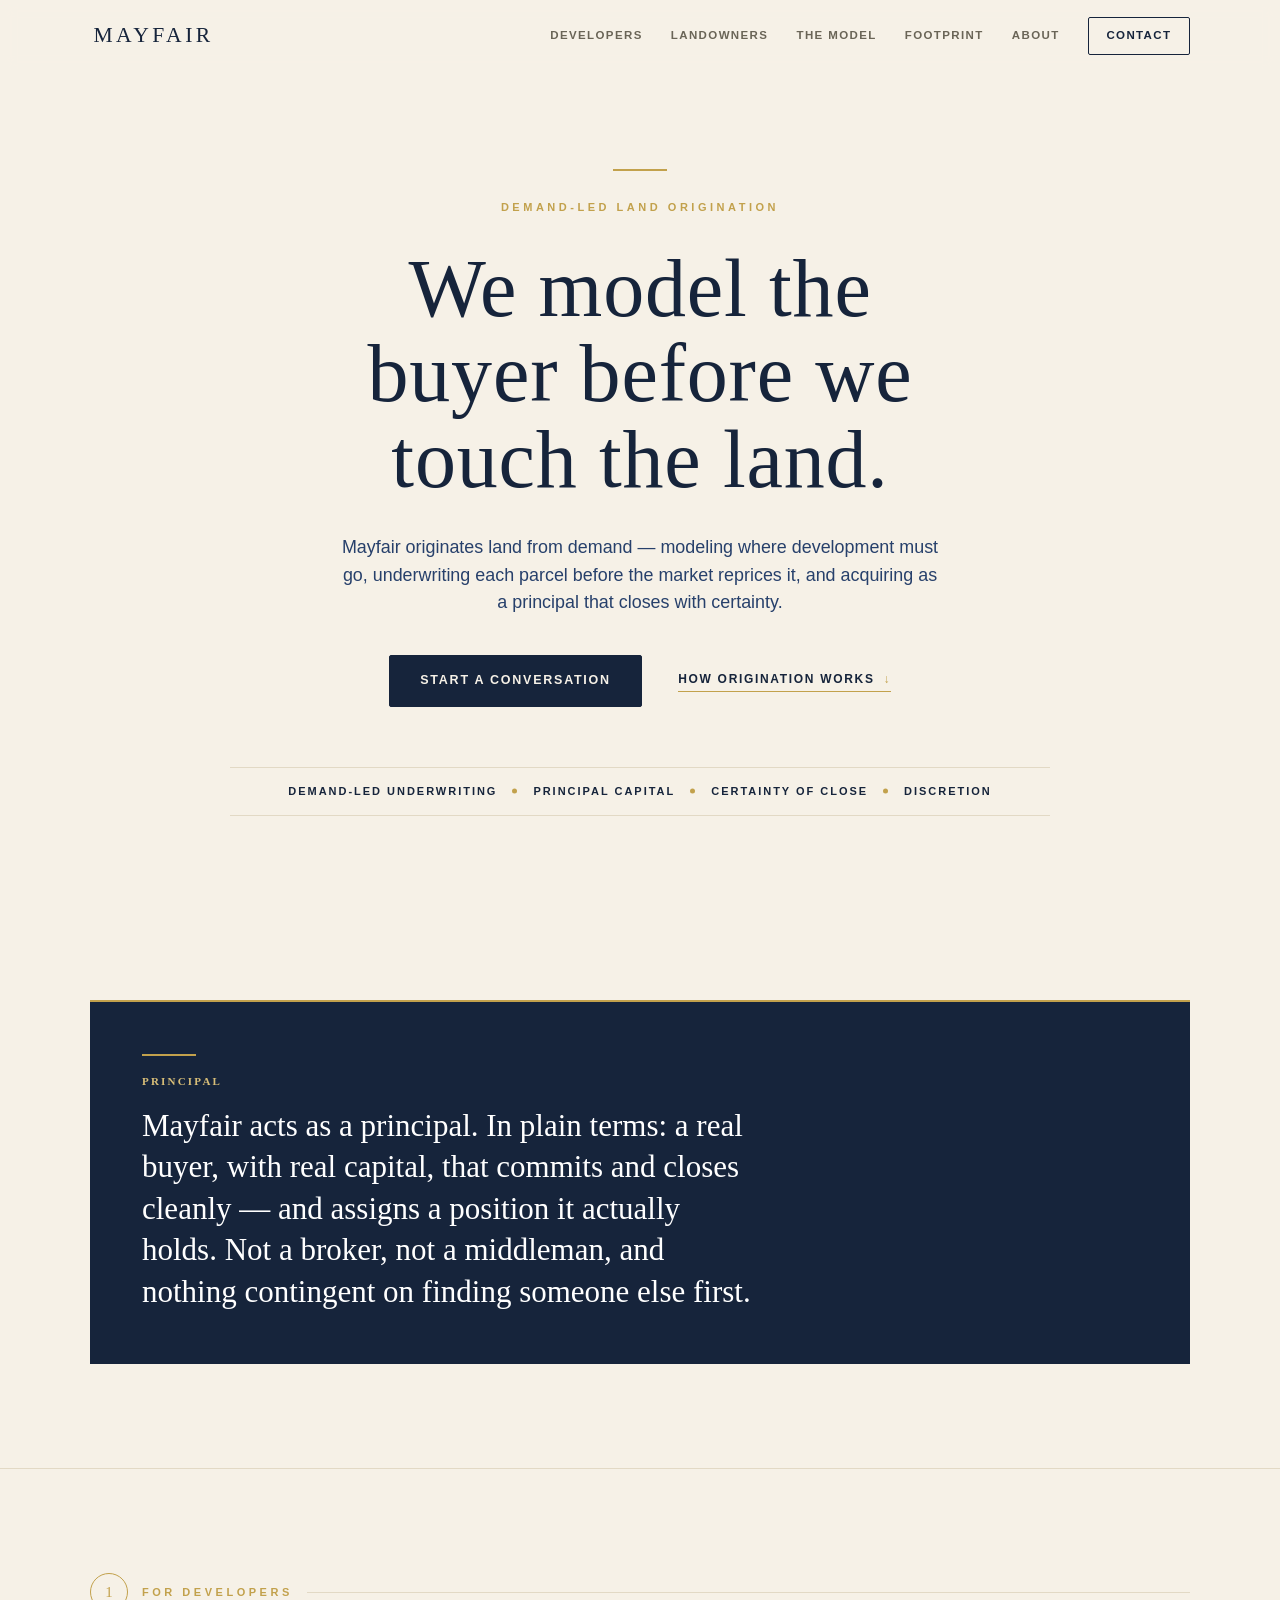
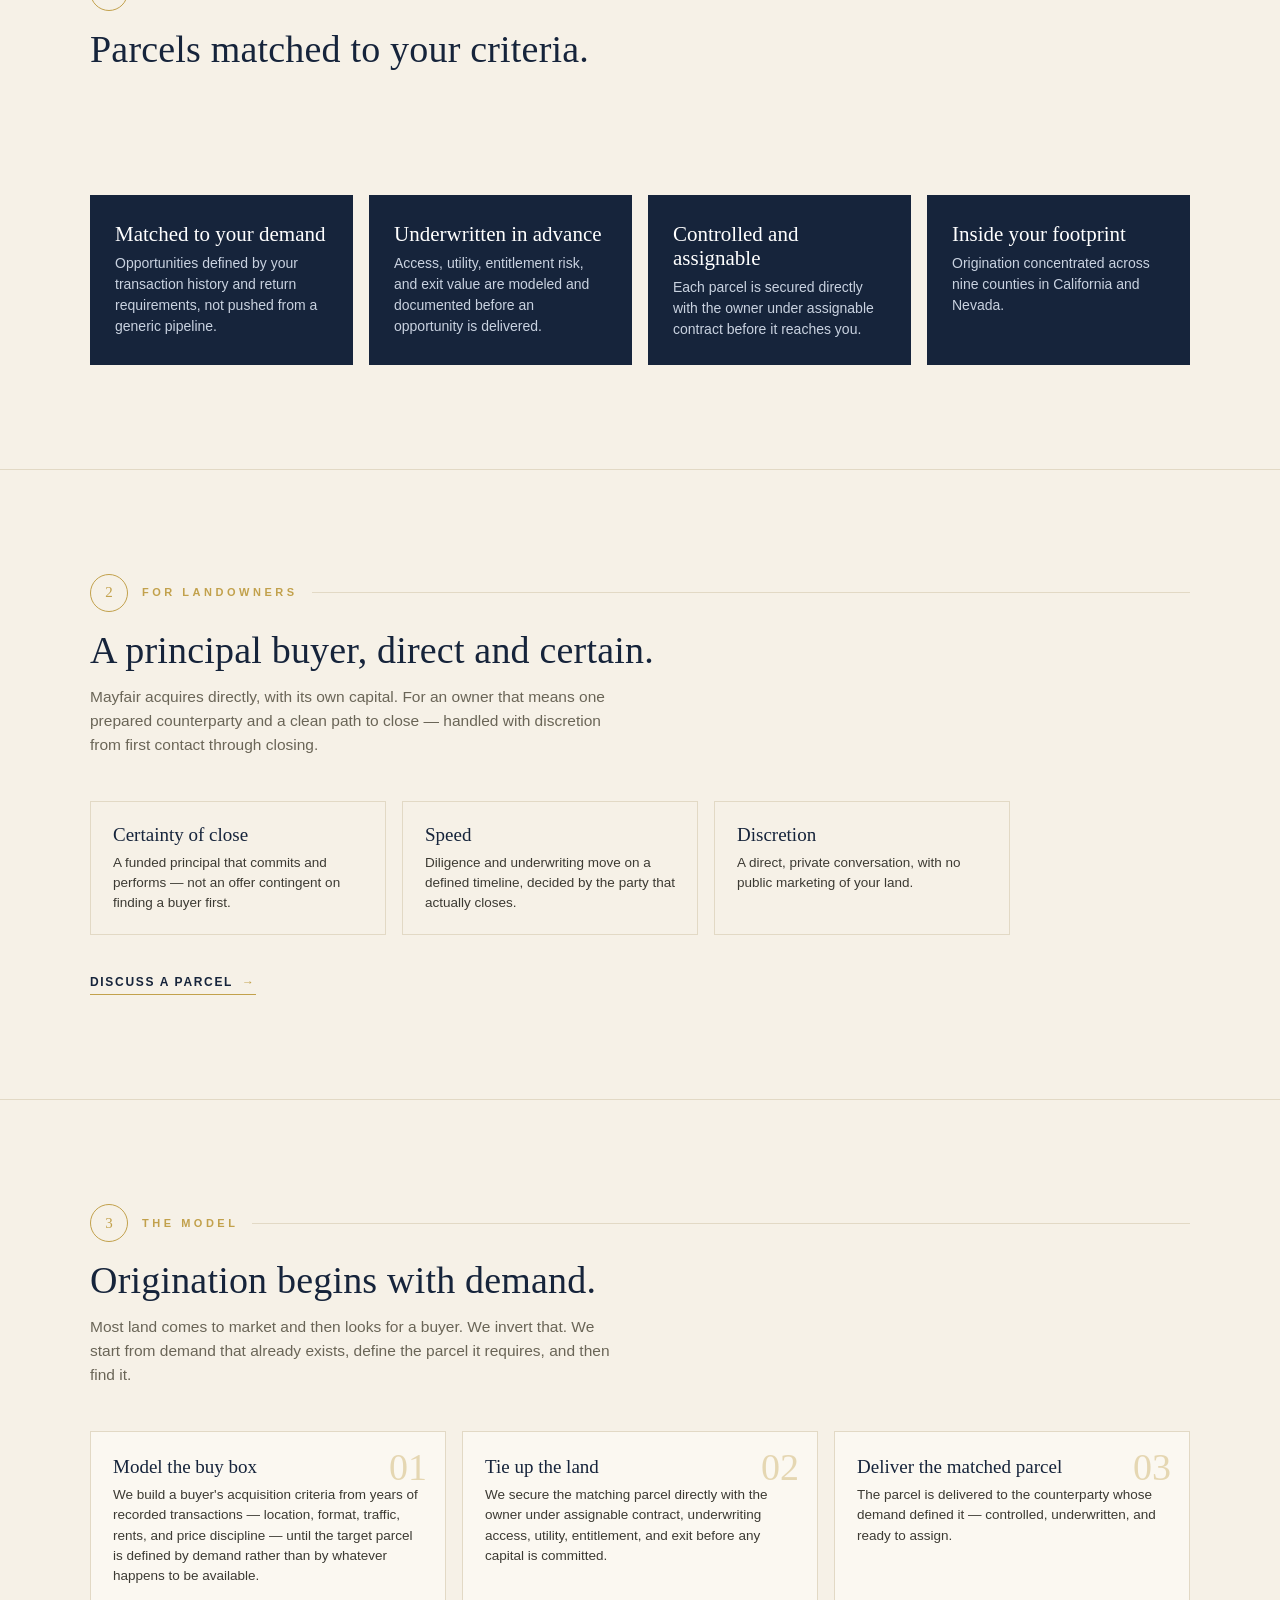
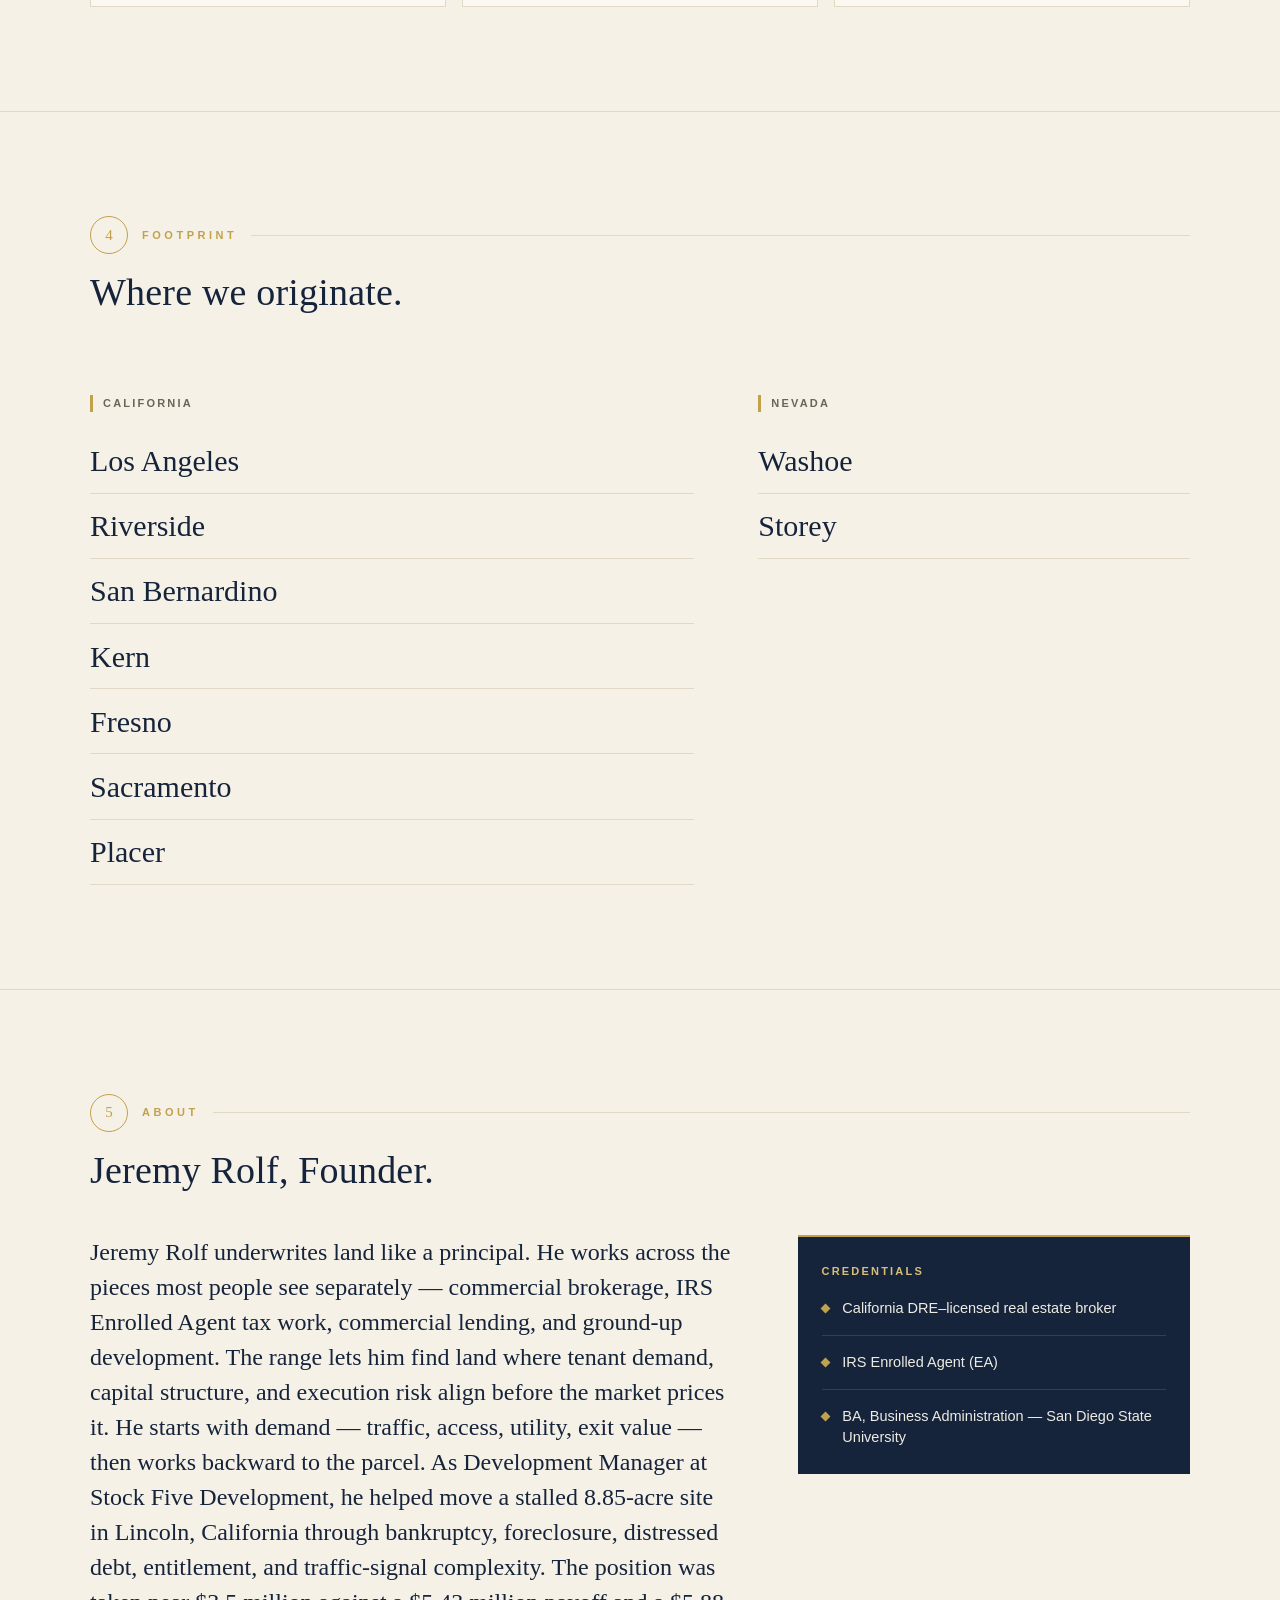
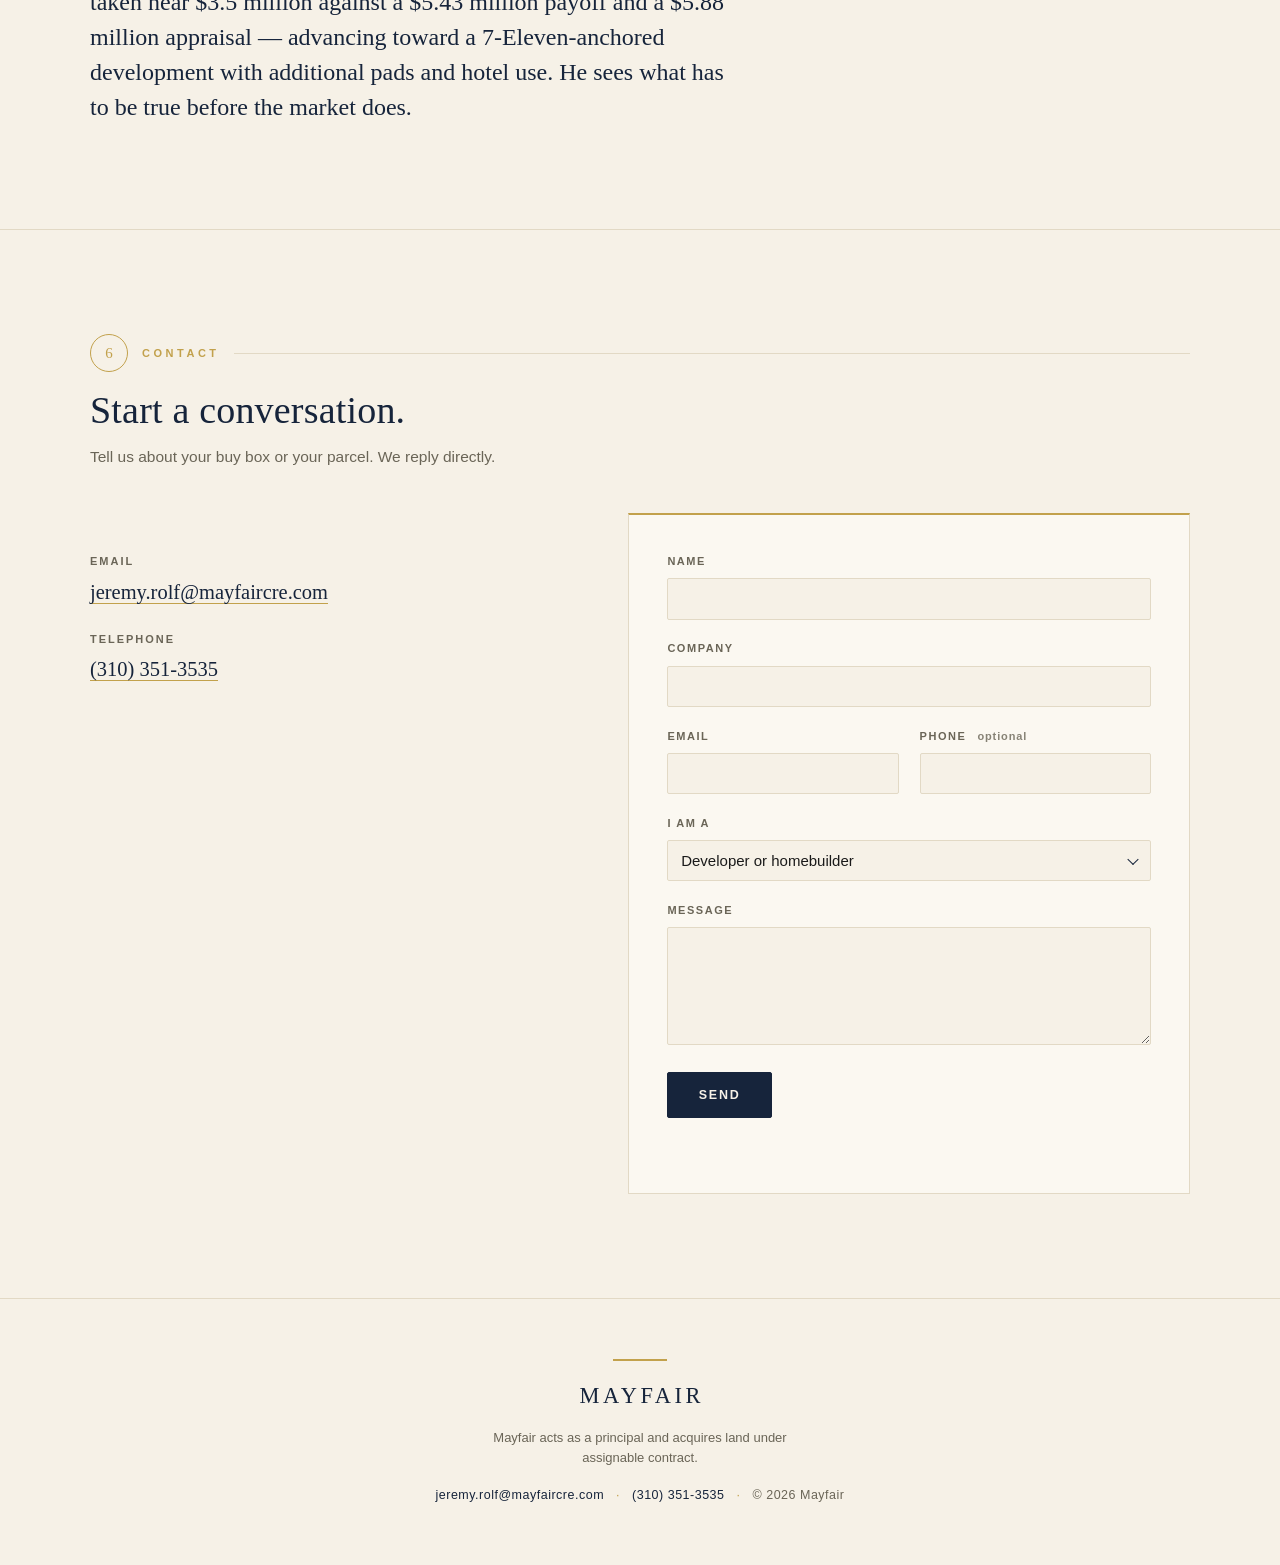
==== commit 42f60f3e: "Re-skin site to architecture-file visual system Navy/gold/cream palette, Georgia serif + Calibri san" ====
--- a/index.html
+++ b/index.html
@@ -4,32 +4,27 @@
 <meta charset="utf-8" />
 <meta name="viewport" content="width=device-width, initial-scale=1" />
 <title>Mayfair — Demand-Led Land Origination</title>
-<meta name="description" content="Mayfair originates land from demand. We model a developer's buy box from years of recorded transactions, tie up the matching parcel under assignable contract, and deliver it off-market and underwritten." />
+<meta name="description" content="Mayfair sees what has to be true before the market does. Demand-led land origination: we model where development must go, underwrite the parcel, and acquire as a principal that closes with certainty." />
 
 <link rel="canonical" href="https://mayfaircre.com/" />
-<meta name="theme-color" content="#1a1916" />
+<meta name="theme-color" content="#16243B" />
 
 <!-- Open Graph / social -->
 <meta property="og:type" content="website" />
 <meta property="og:site_name" content="Mayfair" />
 <meta property="og:title" content="Mayfair — Demand-Led Land Origination" />
-<meta property="og:description" content="We model the buyer before we touch the land. Off-market parcels, tied up under assignable contract and delivered underwritten." />
+<meta property="og:description" content="We see what has to be true before the market does. Demand-led land origination, underwritten and acquired as a principal that closes with certainty." />
 <meta property="og:url" content="https://mayfaircre.com/" />
 <meta property="og:image" content="https://mayfaircre.com/assets/og-image.png" />
 <meta property="og:image:width" content="1200" />
 <meta property="og:image:height" content="630" />
 <meta name="twitter:card" content="summary_large_image" />
 <meta name="twitter:title" content="Mayfair — Demand-Led Land Origination" />
-<meta name="twitter:description" content="We model the buyer before we touch the land. Off-market parcels, tied up under assignable contract and delivered underwritten." />
-<meta name="twitter:image" content="https://mayfaircre.com/assets/og-image.png" />
+<meta name="twitter:description" content="We see what has to be true before the market does. Demand-led land origination, underwritten and acquired as a principal that closes with certainty." />
 
 <link rel="icon" href="assets/favicon.svg" type="image/svg+xml" />
 <link rel="apple-touch-icon" href="assets/apple-touch-icon.png" />
 <link rel="alternate icon" href="assets/favicon.ico" />
-
-<link rel="preconnect" href="https://fonts.googleapis.com" />
-<link rel="preconnect" href="https://fonts.gstatic.com" crossorigin />
-<link href="https://fonts.googleapis.com/css2?family=Bodoni+Moda:opsz,wght@6..96,500;6..96,600&family=Hanken+Grotesk:wght@400;500;600&display=swap" rel="stylesheet" />
 
 <link rel="stylesheet" href="styles.css" />
 </head>
@@ -42,9 +37,9 @@
       <span class="wordmark-text">Mayfair</span>
     </a>
     <nav class="site-nav" aria-label="Primary">
+      <a href="#developers">Developers</a>
+      <a href="#owners">Landowners</a>
       <a href="#model">The model</a>
-      <a href="#developers">Developers</a>
-      <a href="#owners">Land owners</a>
       <a href="#footprint">Footprint</a>
       <a href="#about">About</a>
       <a class="nav-cta" href="#contact">Contact</a>
@@ -54,9 +49,9 @@
     </button>
   </div>
   <nav class="mobile-nav" id="mobile-nav" aria-label="Mobile" hidden>
+    <a href="#developers">Developers</a>
+    <a href="#owners">Landowners</a>
     <a href="#model">The model</a>
-    <a href="#developers">Developers</a>
-    <a href="#owners">Land owners</a>
     <a href="#footprint">Footprint</a>
     <a href="#about">About</a>
     <a href="#contact">Contact</a>
@@ -65,25 +60,122 @@
 
 <main id="main">
 
-  <!-- HERO -->
+  <!-- HERO / MASTHEAD -->
   <section class="hero" aria-labelledby="hero-h">
     <div class="shell">
+      <div class="crest-rule"></div>
       <p class="eyebrow reveal">Demand-led land origination</p>
-      <h1 class="hero-h reveal" id="hero-h">We model the buyer<br />before we touch the land.</h1>
+      <h1 class="hero-h reveal" id="hero-h">We model the buyer before we touch the land.</h1>
       <p class="hero-sub reveal">
-        Mayfair reads years of recorded transactions to define a developer's buy box,
-        ties up the parcel that fits it under assignable contract, and delivers it
-        off-market and underwritten.
+        Mayfair originates land from demand — modeling where development must go,
+        underwriting each parcel before the market reprices it, and acquiring as a
+        principal that closes with certainty.
       </p>
       <div class="hero-actions reveal">
         <a class="btn" href="#contact">Start a conversation</a>
         <a class="btn-text" href="#model">How origination works <span aria-hidden="true">↓</span></a>
       </div>
-    </div>
-    <div class="shell hero-meta reveal">
-      <span>Off-market</span>
-      <span>Under assignable contract</span>
-      <span>Underwritten before delivery</span>
+      <div class="doctrine reveal">
+        <span>Demand-led underwriting</span>
+        <span>Principal capital</span>
+        <span>Certainty of close</span>
+        <span>Discretion</span>
+      </div>
+    </div>
+  </section>
+
+  <!-- PRINCIPAL STATEMENT -->
+  <section class="section" aria-labelledby="principal-h">
+    <div class="shell">
+      <div class="principal-card reveal">
+        <div class="crest-rule"></div>
+        <p class="kicker">Principal</p>
+        <p id="principal-h">
+          Mayfair acts as a principal. In plain terms: a real buyer, with real capital,
+          that commits and closes cleanly — and assigns a position it actually holds. Not
+          a broker, not a middleman, and nothing contingent on finding someone else first.
+        </p>
+      </div>
+    </div>
+  </section>
+
+  <!-- FOR DEVELOPERS — dark-card centerpiece -->
+  <section class="section section-developers" id="developers" aria-labelledby="dev-h">
+    <div class="shell">
+      <div class="section-head">
+        <div class="sec-topline">
+          <span class="sec-num">1</span>
+          <span class="eyebrow">For developers</span>
+          <span class="flex-rule"></span>
+        </div>
+        <h2 class="section-h reveal" id="dev-h">Parcels matched to your criteria.</h2>
+      </div>
+
+      <div class="card lead lead-card reveal">
+        <p>
+          Pad and credit-tenant developers and homebuilders receive parcels modeled to
+          their own criteria — each one underwritten before it reaches you, inside a
+          defined footprint.
+        </p>
+      </div>
+
+      <div class="grid g-4">
+        <div class="card dark reveal">
+          <h3>Matched to your demand</h3>
+          <p>Opportunities defined by your transaction history and return requirements, not pushed from a generic pipeline.</p>
+        </div>
+        <div class="card dark reveal">
+          <h3>Underwritten in advance</h3>
+          <p>Access, utility, entitlement risk, and exit value are modeled and documented before an opportunity is delivered.</p>
+        </div>
+        <div class="card dark reveal">
+          <h3>Controlled and assignable</h3>
+          <p>Each parcel is secured directly with the owner under assignable contract before it reaches you.</p>
+        </div>
+        <div class="card dark reveal">
+          <h3>Inside your footprint</h3>
+          <p>Origination concentrated across nine counties in California and Nevada.</p>
+        </div>
+      </div>
+    </div>
+  </section>
+
+  <!-- FOR LANDOWNERS — lighter, smaller -->
+  <section class="section section-owners" id="owners" aria-labelledby="own-h">
+    <div class="shell">
+      <div class="section-head">
+        <div class="sec-topline">
+          <span class="sec-num">2</span>
+          <span class="eyebrow">For landowners</span>
+          <span class="flex-rule"></span>
+        </div>
+        <h2 class="section-h reveal" id="own-h">A principal buyer, direct and certain.</h2>
+        <p class="sec-lead reveal">
+          Mayfair acquires directly, with its own capital. For an owner that means one
+          prepared counterparty and a clean path to close — handled with discretion from
+          first contact through closing.
+        </p>
+      </div>
+
+      <div class="owners-body">
+        <div class="grid g-3">
+          <div class="card reveal">
+            <h3>Certainty of close</h3>
+            <p>A funded principal that commits and performs — not an offer contingent on finding a buyer first.</p>
+          </div>
+          <div class="card reveal">
+            <h3>Speed</h3>
+            <p>Diligence and underwriting move on a defined timeline, decided by the party that actually closes.</p>
+          </div>
+          <div class="card reveal">
+            <h3>Discretion</h3>
+            <p>A direct, private conversation, with no public marketing of your land.</p>
+          </div>
+        </div>
+        <div class="owners-cta reveal">
+          <a class="btn-text" href="#contact">Discuss a parcel <span aria-hidden="true">→</span></a>
+        </div>
+      </div>
     </div>
   </section>
 
@@ -91,95 +183,45 @@
   <section class="section section-model" id="model" aria-labelledby="model-h">
     <div class="shell">
       <div class="section-head">
-        <p class="label reveal"><span class="label-index">01</span> The model</p>
+        <div class="sec-topline">
+          <span class="sec-num">3</span>
+          <span class="eyebrow">The model</span>
+          <span class="flex-rule"></span>
+        </div>
         <h2 class="section-h reveal" id="model-h">Origination begins with demand.</h2>
-        <p class="section-lead reveal">
-          Most land reaches the market as a listing in search of a buyer. We invert it.
-          We start from a buyer who already exists, define what that buyer must own, and
-          then find it.
+        <p class="sec-lead reveal">
+          Most land comes to market and then looks for a buyer. We invert that. We start
+          from demand that already exists, define the parcel it requires, and then find
+          it.
         </p>
       </div>
 
-      <ol class="steps">
-        <li class="step reveal">
-          <span class="step-index">01</span>
-          <h3 class="step-h">Model the buy box</h3>
+      <div class="road">
+        <div class="card reveal">
+          <span class="seq">01</span>
+          <h3>Model the buy box</h3>
           <p>
             We build a buyer's acquisition criteria from years of recorded transactions —
             location, format, traffic, rents, and price discipline — until the target
-            parcel is defined by demand rather than by whatever happens to be listed.
+            parcel is defined by demand rather than by whatever happens to be available.
           </p>
-        </li>
-        <li class="step reveal">
-          <span class="step-index">02</span>
-          <h3 class="step-h">Tie up the land</h3>
+        </div>
+        <div class="card reveal">
+          <span class="seq">02</span>
+          <h3>Tie up the land</h3>
           <p>
             We secure the matching parcel directly with the owner under assignable
             contract, underwriting access, utility, entitlement, and exit before any
             capital is committed.
           </p>
-        </li>
-        <li class="step reveal">
-          <span class="step-index">03</span>
-          <h3 class="step-h">Deliver the matched parcel</h3>
+        </div>
+        <div class="card reveal">
+          <span class="seq">03</span>
+          <h3>Deliver the matched parcel</h3>
           <p>
-            The developer receives an off-market opportunity that already fits the box —
+            The parcel is delivered to the counterparty whose demand defined it —
             controlled, underwritten, and ready to assign.
           </p>
-        </li>
-      </ol>
-    </div>
-  </section>
-
-  <!-- FOR DEVELOPERS -->
-  <section class="section section-developers" id="developers" aria-labelledby="dev-h">
-    <div class="shell">
-      <div class="section-head">
-        <p class="label reveal"><span class="label-index">02</span> For developers</p>
-        <h2 class="section-h reveal" id="dev-h">Parcels built around your box.</h2>
-        <p class="section-lead reveal">
-          Pad and credit-tenant developers and homebuilders receive matched, off-market
-          opportunities inside a defined footprint — each one underwritten before it
-          reaches you.
-        </p>
-      </div>
-
-      <div class="grid-2">
-        <div class="feature reveal">
-          <h3 class="feature-h">Matched to your demand</h3>
-          <p>Opportunities defined by your own transaction history, not pushed from a generic pipeline.</p>
-        </div>
-        <div class="feature reveal">
-          <h3 class="feature-h">Off-market control</h3>
-          <p>Each parcel is tied up directly with the owner under assignable contract before it reaches you.</p>
-        </div>
-        <div class="feature reveal">
-          <h3 class="feature-h">Underwritten in advance</h3>
-          <p>Access, utility, entitlement risk, and exit value are modeled before the opportunity is delivered.</p>
-        </div>
-        <div class="feature reveal">
-          <h3 class="feature-h">Inside your footprint</h3>
-          <p>Origination concentrated across nine counties in California and Nevada.</p>
-        </div>
-      </div>
-    </div>
-  </section>
-
-  <!-- FOR LAND OWNERS -->
-  <section class="section section-owners" id="owners" aria-labelledby="own-h">
-    <div class="shell">
-      <div class="owners-inner">
-        <div class="owners-head">
-          <p class="label reveal"><span class="label-index">03</span> For land owners</p>
-          <h2 class="section-h reveal" id="own-h">A principal buyer — direct and certain.</h2>
-        </div>
-        <div class="owners-body reveal">
-          <p>
-            Mayfair acquires land as a principal, under assignable contract. For an owner
-            that means a single, prepared counterparty, diligence that moves on a clear
-            timeline, and a path to close without a listing process.
-          </p>
-          <a class="btn-text" href="#contact">Discuss a parcel <span aria-hidden="true">→</span></a>
         </div>
       </div>
     </div>
@@ -189,14 +231,18 @@
   <section class="section section-footprint" id="footprint" aria-labelledby="foot-h">
     <div class="shell">
       <div class="section-head">
-        <p class="label reveal"><span class="label-index">04</span> Footprint</p>
+        <div class="sec-topline">
+          <span class="sec-num">4</span>
+          <span class="eyebrow">Footprint</span>
+          <span class="flex-rule"></span>
+        </div>
         <h2 class="section-h reveal" id="foot-h">Where we originate.</h2>
-        <p class="section-lead reveal">Nine counties across two states, worked with depth rather than breadth.</p>
+        <p class="sec-lead reveal">Nine counties across two states, worked with depth rather than breadth.</p>
       </div>
 
       <div class="footprint-grid">
         <div class="footprint-col reveal">
-          <p class="footprint-state">California</p>
+          <p class="band-label">California</p>
           <ul class="county-list">
             <li>Los Angeles</li>
             <li>Riverside</li>
@@ -208,7 +254,7 @@
           </ul>
         </div>
         <div class="footprint-col reveal">
-          <p class="footprint-state">Nevada</p>
+          <p class="band-label">Nevada</p>
           <ul class="county-list">
             <li>Washoe</li>
             <li>Storey</li>
@@ -222,7 +268,11 @@
   <section class="section section-about" id="about" aria-labelledby="about-h">
     <div class="shell">
       <div class="section-head">
-        <p class="label reveal"><span class="label-index">05</span> About</p>
+        <div class="sec-topline">
+          <span class="sec-num">5</span>
+          <span class="eyebrow">About</span>
+          <span class="flex-rule"></span>
+        </div>
         <h2 class="section-h reveal" id="about-h">Jeremy Rolf, Founder.</h2>
       </div>
 
@@ -243,12 +293,12 @@
             has to be true before the market does.
           </p>
         </div>
-        <aside class="about-creds reveal" aria-label="Credentials">
-          <p class="creds-label">Credentials</p>
+        <aside class="creds-card reveal" aria-label="Credentials">
+          <span class="kicker">Credentials</span>
           <ul class="creds-list">
             <li>California DRE&#8211;licensed real estate broker</li>
             <li>IRS Enrolled Agent (EA)</li>
-            <li>BA, Business Administration<br />San Diego State University</li>
+            <li>BA, Business Administration &#8212; San Diego State University</li>
           </ul>
         </aside>
       </div>
@@ -258,13 +308,18 @@
   <!-- CONTACT -->
   <section class="section section-contact" id="contact" aria-labelledby="contact-h">
     <div class="shell">
+      <div class="section-head">
+        <div class="sec-topline">
+          <span class="sec-num">6</span>
+          <span class="eyebrow">Contact</span>
+          <span class="flex-rule"></span>
+        </div>
+        <h2 class="section-h reveal" id="contact-h">Start a conversation.</h2>
+        <p class="sec-lead reveal">Tell us about your buy box or your parcel. We reply directly.</p>
+      </div>
+
       <div class="contact-grid">
         <div class="contact-intro">
-          <p class="label reveal"><span class="label-index">06</span> Contact</p>
-          <h2 class="section-h reveal" id="contact-h">Start a conversation.</h2>
-          <p class="section-lead reveal">
-            Tell us about your buy box or your parcel. We reply directly.
-          </p>
           <dl class="contact-direct reveal">
             <div>
               <dt>Email</dt>
@@ -325,16 +380,17 @@
 </main>
 
 <footer class="site-footer">
-  <div class="shell footer-inner">
-    <div class="footer-brand">
-      <span class="wordmark-text">Mayfair</span>
-      <p class="footer-note">
-        Mayfair acts as a principal and acquires land under assignable contract.
-      </p>
-    </div>
+  <div class="shell">
+    <div class="crest-rule"></div>
+    <span class="footer-mark">Mayfair</span>
+    <p class="footer-note">
+      Mayfair acts as a principal and acquires land under assignable contract.
+    </p>
     <div class="footer-meta">
       <a href="mailto:jeremy.rolf@mayfaircre.com">jeremy.rolf@mayfaircre.com</a>
+      <span class="sep">·</span>
       <a href="tel:+13103513535">(310) 351-3535</a>
+      <span class="sep">·</span>
       <span class="footer-rights">&copy; <span id="year">2026</span> Mayfair</span>
     </div>
   </div>
--- a/styles.css
+++ b/styles.css
@@ -1,27 +1,28 @@
 /* =========================================================================
    Mayfair — land origination
-   Type: Bodoni Moda (display, high-contrast serif) + Hanken Grotesk (sans)
-   Palette: warm off-white paper, warm near-black ink, one muted bronze accent
+   Visual system ported from mayfair-architecture.html
+   Navy brand · single gold accent · cream paper · Georgia/Calibri register
    ========================================================================= */
 
 :root {
-  --paper:      #f4f1ea;
-  --paper-2:    #efebe1;   /* faintly deeper panel */
-  --ink:        #1a1916;
-  --ink-2:      #5b564c;   /* secondary text */
-  --ink-3:      #8a8478;   /* tertiary / meta */
-  --line:       rgba(26, 25, 22, 0.14);
-  --line-soft:  rgba(26, 25, 22, 0.08);
-  --accent:     #8a7250;   /* muted bronze, used sparingly */
-  --accent-ink: #6f5a3c;
-
-  --serif: "Bodoni Moda", Georgia, "Times New Roman", serif;
-  --sans:  "Hanken Grotesk", -apple-system, BlinkMacSystemFont, "Segoe UI", Helvetica, Arial, sans-serif;
-
-  --shell-max: 1200px;
-  --gutter: clamp(1.25rem, 5vw, 5rem);
-  --section-y: clamp(5rem, 12vw, 11rem);
-
+  --navy:      #16243B;
+  --navy-2:    #1E3050;
+  --navy-3:    #27406B;
+  --gold:      #C2A14C;
+  --gold-soft: #D8BE78;
+  --cream:     #F6F1E7;
+  --paper:     #FBF8F1;
+  --ink:       #1A1A1A;
+  --muted:     #6A6557;
+  --line:      #E2D9C5;
+  --flag:      #B45B3E;
+
+  --serif: Georgia, "Times New Roman", serif;
+  --sans:  Calibri, "Segoe UI", "Helvetica Neue", Arial, sans-serif;
+
+  --shell: 1180px;
+  --gutter: clamp(20px, 5vw, 40px);
+  --section-y: clamp(56px, 9vw, 104px);
   --ease: cubic-bezier(0.22, 1, 0.36, 1);
 }
 
@@ -32,160 +33,157 @@
 
 body {
   margin: 0;
-  background: var(--paper);
+  background: var(--cream);
   color: var(--ink);
   font-family: var(--sans);
-  font-size: clamp(1rem, 0.96rem + 0.2vw, 1.0625rem);
-  line-height: 1.65;
-  font-weight: 400;
-  letter-spacing: 0.005em;
+  font-size: 16px;
+  line-height: 1.55;
   -webkit-font-smoothing: antialiased;
   text-rendering: optimizeLegibility;
 }
 
-h1, h2, h3 { margin: 0; font-weight: 500; }
+h1, h2, h3 { margin: 0; font-weight: 400; }
 p { margin: 0; }
 ul, ol { margin: 0; padding: 0; list-style: none; }
 a { color: inherit; text-decoration: none; }
-
 img, svg { display: block; max-width: 100%; }
-
 [hidden] { display: none !important; }
 
-::selection { background: var(--accent); color: var(--paper); }
+::selection { background: var(--gold); color: var(--navy); }
+
+:focus-visible { outline: 2px solid var(--gold); outline-offset: 3px; }
 
 .skip-link {
-  position: absolute; left: -999px; top: 0;
-  background: var(--ink); color: var(--paper);
-  padding: 0.75rem 1.25rem; z-index: 100;
-  font-size: 0.8rem; letter-spacing: 0.08em; text-transform: uppercase;
+  position: absolute; left: -999px; top: 0; z-index: 100;
+  background: var(--navy); color: var(--cream);
+  padding: 0.75rem 1.25rem;
+  font-size: 11px; letter-spacing: 0.18em; text-transform: uppercase; font-weight: 700;
 }
 .skip-link:focus { left: 0; }
 
-:focus-visible {
-  outline: 2px solid var(--accent);
-  outline-offset: 3px;
-}
-
-/* ---- layout shell ---- */
 .shell {
   width: 100%;
-  max-width: var(--shell-max);
+  max-width: var(--shell);
   margin-inline: auto;
   padding-inline: var(--gutter);
 }
 
-/* ---- shared type elements ---- */
-.eyebrow,
-.label,
-.creds-label,
-.footprint-state,
-.optional {
+/* ---- shared atoms ---- */
+.eyebrow {
   font-family: var(--sans);
-  font-size: 0.72rem;
-  font-weight: 600;
-  letter-spacing: 0.2em;
+  font-size: 11px;
+  letter-spacing: 0.32em;
   text-transform: uppercase;
-  color: var(--ink-2);
-}
-
-.label {
-  display: flex;
-  align-items: baseline;
-  gap: 0.85rem;
-  margin-bottom: clamp(1.5rem, 3vw, 2.25rem);
-}
-.label-index {
-  color: var(--accent);
-  font-variant-numeric: tabular-nums;
-}
+  font-weight: 700;
+  color: var(--gold);
+}
+.eyebrow.dim { color: var(--muted); }
+
+.crest-rule { width: 54px; height: 2px; background: var(--gold); }
 
 .section-h {
   font-family: var(--serif);
-  font-weight: 500;
-  line-height: 1.04;
-  letter-spacing: -0.01em;
-  font-size: clamp(2rem, 1.3rem + 3.1vw, 3.5rem);
-}
-
-.section-lead {
-  margin-top: 1.5rem;
-  max-width: 46ch;
-  font-size: clamp(1.06rem, 1rem + 0.4vw, 1.25rem);
-  color: var(--ink-2);
-  line-height: 1.6;
+  font-weight: 400;
+  color: var(--navy);
+  line-height: 1.08;
+  letter-spacing: 0.005em;
+  font-size: clamp(26px, 3.8vw, 38px);
+}
+
+.sec-lead {
+  margin-top: 14px;
+  max-width: 62ch;
+  font-size: 15.5px;
+  color: var(--muted);
+  line-height: 1.55;
 }
 
 .section { padding-block: var(--section-y); }
-.section + .section { border-top: 1px solid var(--line-soft); }
-
-.section-head { margin-bottom: clamp(3rem, 6vw, 5rem); }
-
-/* =========================================================================
-   Header
+.section + .section { border-top: 1px solid var(--line); }
+
+/* ---- section head: circle number · gold eyebrow · hairline rule ---- */
+.section-head { margin-bottom: clamp(26px, 4vw, 44px); }
+.sec-topline {
+  display: flex; align-items: center; gap: 14px;
+  margin-bottom: 18px;
+}
+.sec-num {
+  font-family: var(--serif);
+  font-size: 15px; color: var(--gold);
+  border: 1px solid var(--gold); border-radius: 50%;
+  width: 38px; height: 38px; min-width: 38px;
+  display: flex; align-items: center; justify-content: center;
+}
+.flex-rule { flex: 1; height: 1px; background: var(--line); min-width: 24px; }
+
+/* =========================================================================
+   Header / nav
    ========================================================================= */
 .site-header {
   position: sticky; top: 0; z-index: 50;
-  background: color-mix(in srgb, var(--paper) 86%, transparent);
-  backdrop-filter: saturate(120%) blur(10px);
+  background: color-mix(in srgb, var(--cream) 88%, transparent);
+  backdrop-filter: saturate(120%) blur(8px);
   border-bottom: 1px solid transparent;
-  transition: border-color 0.4s var(--ease), background 0.4s var(--ease);
+  transition: border-color 0.4s var(--ease);
 }
 .site-header.is-scrolled { border-bottom-color: var(--line); }
 
 .header-inner {
   display: flex; align-items: center; justify-content: space-between;
-  height: 4.75rem;
-}
-
+  height: 4.5rem;
+}
 .wordmark { display: inline-flex; align-items: center; }
 .wordmark-text {
   font-family: var(--serif);
+  font-weight: 400;
+  font-size: 1.35rem;
+  letter-spacing: 0.16em;
+  text-transform: uppercase;
+  color: var(--navy);
+  padding-left: 0.16em;
+}
+
+.site-nav { display: flex; align-items: center; gap: clamp(1rem, 2.2vw, 2.1rem); }
+.site-nav a {
+  font-size: 11.5px;
+  letter-spacing: 0.12em;
+  text-transform: uppercase;
   font-weight: 600;
-  font-size: 1.5rem;
-  letter-spacing: 0.02em;
-}
-
-.site-nav { display: flex; align-items: center; gap: clamp(1.25rem, 2.5vw, 2.5rem); }
-.site-nav a {
-  font-size: 0.82rem;
-  letter-spacing: 0.04em;
-  color: var(--ink-2);
+  color: var(--muted);
   position: relative;
   padding-block: 0.4rem;
   transition: color 0.25s var(--ease);
 }
 .site-nav a:not(.nav-cta)::after {
   content: ""; position: absolute; left: 0; bottom: 0.15rem;
-  width: 100%; height: 1px; background: var(--accent);
+  width: 100%; height: 1px; background: var(--gold);
   transform: scaleX(0); transform-origin: left; transition: transform 0.3s var(--ease);
 }
-.site-nav a:not(.nav-cta):hover { color: var(--ink); }
+.site-nav a:not(.nav-cta):hover { color: var(--navy); }
 .site-nav a:not(.nav-cta):hover::after { transform: scaleX(1); }
 
 .nav-cta {
-  border: 1px solid var(--line);
-  border-radius: 999px;
-  padding: 0.5rem 1.15rem !important;
-  color: var(--ink) !important;
-  transition: border-color 0.25s var(--ease), background 0.25s var(--ease), color 0.25s var(--ease);
-}
-.nav-cta:hover { background: var(--ink); color: var(--paper) !important; border-color: var(--ink); }
+  border: 1px solid var(--navy);
+  border-radius: 2px;
+  padding: 0.55rem 1.1rem !important;
+  color: var(--navy) !important;
+  transition: background 0.25s var(--ease), color 0.25s var(--ease);
+}
+.nav-cta:hover { background: var(--navy); color: var(--cream) !important; }
 
 .nav-toggle { display: none; }
 
-/* mobile nav */
 .mobile-nav {
   display: flex; flex-direction: column;
   padding: 0.5rem var(--gutter) 1.5rem;
   border-top: 1px solid var(--line);
-  background: var(--paper);
+  background: var(--cream);
 }
 .mobile-nav a {
   padding: 0.9rem 0;
-  font-size: 1.05rem;
-  border-bottom: 1px solid var(--line-soft);
-  color: var(--ink);
+  font-size: 13px; letter-spacing: 0.12em; text-transform: uppercase; font-weight: 600;
+  color: var(--navy);
+  border-bottom: 1px solid var(--line);
 }
 .mobile-nav a:last-child { border-bottom: none; }
 
@@ -194,140 +192,172 @@
    ========================================================================= */
 .btn {
   display: inline-flex; align-items: center; justify-content: center;
-  background: var(--ink); color: var(--paper);
-  font-family: var(--sans); font-size: 0.86rem; font-weight: 500;
-  letter-spacing: 0.04em;
+  background: var(--navy); color: var(--cream);
+  font-family: var(--sans); font-size: 12.5px; font-weight: 700;
+  letter-spacing: 0.14em; text-transform: uppercase;
   padding: 0.95rem 1.9rem;
-  border: 1px solid var(--ink);
-  border-radius: 999px;
+  border: 1px solid var(--navy);
+  border-radius: 2px;
   cursor: pointer;
-  transition: background 0.3s var(--ease), color 0.3s var(--ease), transform 0.3s var(--ease);
-}
-.btn:hover { background: transparent; color: var(--ink); }
+  transition: background 0.28s var(--ease), border-color 0.28s var(--ease), transform 0.28s var(--ease);
+}
+.btn:hover { background: var(--navy-3); border-color: var(--navy-3); }
 .btn:active { transform: translateY(1px); }
 
 .btn-text {
-  display: inline-flex; align-items: center; gap: 0.5rem;
-  font-size: 0.86rem; font-weight: 500; letter-spacing: 0.02em;
-  color: var(--ink);
-  padding-bottom: 2px;
+  display: inline-flex; align-items: center; gap: 0.55rem;
+  font-size: 12px; font-weight: 700; letter-spacing: 0.14em; text-transform: uppercase;
+  color: var(--navy);
+  padding-bottom: 3px;
+  border-bottom: 1px solid var(--gold);
+  transition: gap 0.3s var(--ease), color 0.3s var(--ease);
+}
+.btn-text span { color: var(--gold); transition: transform 0.3s var(--ease); }
+.btn-text:hover { color: var(--navy-3); }
+.btn-text:hover span { transform: translateX(3px); }
+
+/* =========================================================================
+   Cards (ported from architecture sheet)
+   ========================================================================= */
+.grid { display: grid; gap: 16px; }
+.g-4 { grid-template-columns: repeat(4, 1fr); }
+.g-3 { grid-template-columns: repeat(3, 1fr); }
+.g-2 { grid-template-columns: repeat(2, 1fr); }
+
+.card {
+  background: var(--paper);
+  border: 1px solid var(--line);
+  padding: 22px 22px 20px;
+  display: flex; flex-direction: column;
+  position: relative;
+}
+.card .kicker {
+  font-size: 10px; letter-spacing: 0.2em; text-transform: uppercase;
+  color: var(--gold); font-weight: 700; margin-bottom: 8px;
+}
+.card h3 {
+  font-family: var(--serif); font-weight: 400; color: var(--navy);
+  font-size: 19px; line-height: 1.15; margin: 0 0 7px;
+}
+.card p { margin: 0; font-size: 13.5px; color: #3c3a33; line-height: 1.5; }
+
+.card.dark { background: var(--navy); border-color: var(--navy); }
+.card.dark h3 { color: #fff; }
+.card.dark p { color: #C9D2E0; }
+.card.dark .kicker { color: var(--gold-soft); }
+
+.card.lead { background: var(--navy-3); border-color: var(--navy-3); }
+.card.lead h3 { color: #fff; }
+.card.lead p { color: #DCE3EF; }
+.card.lead .kicker { color: var(--gold-soft); }
+
+.band-label {
+  font-size: 11px; letter-spacing: 0.2em; text-transform: uppercase;
+  color: var(--muted); font-weight: 700;
+  border-left: 3px solid var(--gold); padding-left: 10px;
+  margin-bottom: 16px;
+}
+
+/* =========================================================================
+   Hero / masthead
+   ========================================================================= */
+.hero {
+  text-align: center;
+  padding-top: clamp(48px, 9vw, 96px);
+  padding-bottom: clamp(40px, 7vw, 80px);
+}
+.hero .crest-rule { margin: 0 auto clamp(20px, 3vw, 28px); }
+.hero .eyebrow { display: block; margin-bottom: clamp(20px, 3vw, 30px); }
+.hero-h {
+  font-family: var(--serif);
+  font-weight: 400;
+  color: var(--navy);
+  font-size: clamp(38px, 6.6vw, 82px);
+  line-height: 1.04;
+  letter-spacing: 0.01em;
+  max-width: 16ch;
+  margin: 0 auto;
+}
+.hero-sub {
+  margin: clamp(22px, 3.5vw, 32px) auto 0;
+  max-width: 60ch;
+  font-size: clamp(16px, 1.4vw, 19px);
+  color: var(--navy-3);
+  line-height: 1.55;
+}
+.hero-actions {
+  margin-top: clamp(26px, 4vw, 38px);
+  display: flex; align-items: center; justify-content: center;
+  gap: clamp(1.25rem, 3vw, 2.25rem); flex-wrap: wrap;
+}
+
+/* doctrine strip (proof chips) */
+.doctrine {
+  margin: clamp(34px, 6vw, 60px) auto 0;
+  max-width: 820px;
+  border-top: 1px solid var(--line);
   border-bottom: 1px solid var(--line);
-  transition: border-color 0.3s var(--ease), gap 0.3s var(--ease);
-}
-.btn-text span { transition: transform 0.3s var(--ease); }
-.btn-text:hover { border-color: var(--accent); }
-.btn-text:hover span { transform: translateX(3px); }
-
-/* =========================================================================
-   Hero
-   ========================================================================= */
-.hero {
-  padding-top: clamp(4.5rem, 11vw, 9rem);
-  padding-bottom: clamp(3.5rem, 7vw, 6rem);
+  padding: 15px 10px;
+  display: flex; flex-wrap: wrap; justify-content: center; align-items: center;
+  gap: 6px 0;
+}
+.doctrine span {
+  font-family: var(--sans);
+  font-size: 11px; letter-spacing: 0.18em; text-transform: uppercase; font-weight: 600;
+  color: var(--navy);
+  padding: 0 18px;
   position: relative;
-  overflow: hidden;
-}
-/* hairline rule that bleeds down the left, a quiet structural mark */
-.hero .eyebrow { margin-bottom: clamp(1.75rem, 4vw, 2.75rem); }
-
-.hero-h {
-  font-family: var(--serif);
-  font-weight: 500;
-  font-size: clamp(2.6rem, 1.2rem + 6.4vw, 6rem);
-  line-height: 1.02;
-  letter-spacing: -0.018em;
-  max-width: 16ch;
-}
-.hero-sub {
-  margin-top: clamp(1.75rem, 3.5vw, 2.75rem);
-  max-width: 52ch;
-  font-size: clamp(1.1rem, 1rem + 0.55vw, 1.4rem);
-  color: var(--ink-2);
-  line-height: 1.55;
-}
-.hero-actions {
-  margin-top: clamp(2.25rem, 4vw, 3.25rem);
-  display: flex; align-items: center; gap: clamp(1.5rem, 3vw, 2.5rem);
-  flex-wrap: wrap;
-}
-.hero-meta {
-  margin-top: clamp(3.5rem, 8vw, 7rem);
-  display: flex; flex-wrap: wrap; gap: 0.75rem 2.5rem;
-  padding-top: 1.5rem;
-  border-top: 1px solid var(--line);
-}
-.hero-meta span {
-  font-size: 0.74rem; font-weight: 600; letter-spacing: 0.16em;
-  text-transform: uppercase; color: var(--ink-3);
-  position: relative; padding-left: 1.1rem;
-}
-.hero-meta span::before {
-  content: ""; position: absolute; left: 0; top: 0.5em;
-  width: 5px; height: 5px; background: var(--accent); border-radius: 50%;
-}
-
-/* =========================================================================
-   The model — three steps
-   ========================================================================= */
-.steps {
-  display: grid;
-  grid-template-columns: repeat(3, 1fr);
-  gap: clamp(2rem, 4vw, 3.5rem);
-  counter-reset: step;
-}
-.step {
-  padding-top: 2rem;
-  border-top: 1px solid var(--ink);
-}
-.step-index {
-  font-family: var(--sans);
-  font-size: 0.78rem; font-weight: 600; letter-spacing: 0.12em;
-  color: var(--accent);
-  font-variant-numeric: tabular-nums;
-}
-.step-h {
-  font-family: var(--serif);
-  font-weight: 500;
-  font-size: clamp(1.4rem, 1.1rem + 1vw, 1.85rem);
-  line-height: 1.1;
-  margin: 1.1rem 0 0.9rem;
-  letter-spacing: -0.01em;
-}
-.step p { color: var(--ink-2); font-size: 0.98rem; line-height: 1.62; }
-
-/* =========================================================================
-   For developers — feature grid
-   ========================================================================= */
-.grid-2 {
-  display: grid;
-  grid-template-columns: repeat(2, 1fr);
-  gap: clamp(2rem, 4vw, 3.5rem) clamp(2.5rem, 6vw, 6rem);
-}
-.feature { border-top: 1px solid var(--line); padding-top: 1.5rem; }
-.feature-h {
-  font-family: var(--serif);
-  font-weight: 500;
-  font-size: clamp(1.25rem, 1.05rem + 0.7vw, 1.55rem);
-  letter-spacing: -0.005em;
-  margin-bottom: 0.65rem;
-}
-.feature p { color: var(--ink-2); font-size: 0.98rem; max-width: 38ch; }
-
-/* =========================================================================
-   For land owners — secondary, narrower
-   ========================================================================= */
-.section-owners { background: var(--paper-2); }
-.owners-inner {
-  display: grid;
-  grid-template-columns: 1fr 1fr;
-  gap: clamp(2rem, 5vw, 5rem);
-  align-items: start;
-}
-.owners-body p {
-  font-size: clamp(1.05rem, 1rem + 0.4vw, 1.2rem);
-  color: var(--ink-2);
-  max-width: 44ch;
-  margin-bottom: 2rem;
+}
+.doctrine span + span::before {
+  content: ""; position: absolute; left: -3px; top: 50%; transform: translateY(-50%);
+  width: 5px; height: 5px; border-radius: 50%; background: var(--gold);
+}
+
+/* =========================================================================
+   Principal statement — navy emphasis block
+   ========================================================================= */
+.principal-card {
+  background: var(--navy);
+  border-top: 2px solid var(--gold);
+  padding: clamp(30px, 5vw, 52px);
+}
+.principal-card .crest-rule { margin-bottom: 18px; }
+.principal-card .kicker {
+  font-size: 11px; letter-spacing: 0.2em; text-transform: uppercase;
+  color: var(--gold-soft); font-weight: 700; margin-bottom: 16px;
+}
+.principal-card p {
+  font-family: var(--serif);
+  color: #fff;
+  font-size: clamp(20px, 2.6vw, 31px);
+  line-height: 1.34;
+  max-width: 40ch;
+}
+
+/* =========================================================================
+   Developers — dark-card centerpiece (dominant)
+   ========================================================================= */
+.section-developers .lead-card { margin-bottom: 16px; }
+.section-developers .card.dark { padding: 26px 24px 24px; }
+.section-developers .card.dark h3 { font-size: 21px; }
+.section-developers .card.dark p { font-size: 14px; }
+
+/* =========================================================================
+   Landowners — lighter, smaller, fewer cards
+   ========================================================================= */
+.section-owners .owners-body { max-width: 920px; }
+.section-owners .card { background: transparent; }
+.owners-cta { margin-top: clamp(24px, 4vw, 34px); }
+
+/* =========================================================================
+   The model — road cards with ghost numerals
+   ========================================================================= */
+.road { display: grid; grid-template-columns: repeat(3, 1fr); gap: 16px; }
+.road .card { padding-top: 24px; }
+.road .seq {
+  position: absolute; top: 16px; right: 18px;
+  font-family: var(--serif); font-size: 38px; line-height: 1;
+  color: rgba(194, 161, 76, 0.38);
 }
 
 /* =========================================================================
@@ -335,62 +365,55 @@
    ========================================================================= */
 .footprint-grid {
   display: grid;
-  grid-template-columns: 2fr 1fr;
-  gap: clamp(2.5rem, 6vw, 6rem);
-}
-.footprint-state {
-  margin-bottom: 1.75rem;
-  padding-bottom: 1rem;
-  border-bottom: 1px solid var(--ink);
-  color: var(--ink);
-}
-.county-list {
-  display: grid;
-  gap: 0;
+  grid-template-columns: 1.4fr 1fr;
+  gap: clamp(28px, 5vw, 64px);
 }
 .county-list li {
   font-family: var(--serif);
-  font-weight: 500;
-  font-size: clamp(1.4rem, 1.05rem + 1.5vw, 2.25rem);
+  color: var(--navy);
+  font-size: clamp(20px, 2.4vw, 30px);
   line-height: 1.5;
-  letter-spacing: -0.01em;
-  border-bottom: 1px solid var(--line-soft);
-  padding: 0.35em 0;
+  padding: 0.32em 0;
+  border-bottom: 1px solid var(--line);
   transition: color 0.3s var(--ease), padding-left 0.3s var(--ease);
 }
-.county-list li:hover { color: var(--accent-ink); padding-left: 0.5rem; }
+.county-list li:hover { color: var(--gold); padding-left: 0.4rem; }
 
 /* =========================================================================
    About
    ========================================================================= */
 .about-grid {
   display: grid;
-  grid-template-columns: 1.7fr 1fr;
-  gap: clamp(2.5rem, 6vw, 6rem);
+  grid-template-columns: 1.65fr 1fr;
+  gap: clamp(28px, 5vw, 60px);
   align-items: start;
 }
 .about-bio p {
   font-family: var(--serif);
-  font-weight: 500;
-  font-size: clamp(1.2rem, 1rem + 0.95vw, 1.7rem);
-  line-height: 1.42;
-  letter-spacing: -0.005em;
-  color: var(--ink);
-}
-.about-creds {
-  position: sticky; top: 6.5rem;
-  border-top: 1px solid var(--ink);
-  padding-top: 1.5rem;
-}
-.creds-label { display: block; margin-bottom: 1.5rem; }
-.creds-list { display: grid; gap: 1.25rem; }
+  color: var(--navy);
+  font-size: clamp(18px, 1.9vw, 24px);
+  line-height: 1.46;
+}
+.creds-card {
+  background: var(--navy);
+  border-top: 2px solid var(--gold);
+  padding: 26px 24px;
+  position: sticky; top: 6rem;
+}
+.creds-card .kicker {
+  font-size: 11px; letter-spacing: 0.2em; text-transform: uppercase;
+  color: var(--gold-soft); font-weight: 700; margin-bottom: 18px; display: block;
+}
+.creds-list { display: grid; gap: 16px; }
 .creds-list li {
-  font-size: 1rem; line-height: 1.45; color: var(--ink);
-  padding-left: 1.25rem; position: relative;
-}
+  color: #EDEBE3; font-size: 14.5px; line-height: 1.45;
+  padding: 0 0 16px 1.3rem; position: relative;
+  border-bottom: 1px solid rgba(255, 255, 255, 0.12);
+}
+.creds-list li:last-child { border-bottom: none; padding-bottom: 0; }
 .creds-list li::before {
-  content: ""; position: absolute; left: 0; top: 0.6em;
-  width: 6px; height: 6px; background: var(--accent); transform: rotate(45deg);
+  content: ""; position: absolute; left: 0; top: 0.5em;
+  width: 7px; height: 7px; background: var(--gold); transform: rotate(45deg);
 }
 
 /* =========================================================================
@@ -398,113 +421,98 @@
    ========================================================================= */
 .contact-grid {
   display: grid;
-  grid-template-columns: 1fr 1.1fr;
-  gap: clamp(2.5rem, 6vw, 6rem);
+  grid-template-columns: 0.92fr 1.08fr;
+  gap: clamp(28px, 5vw, 60px);
   align-items: start;
 }
-.contact-direct {
-  margin-top: clamp(2.5rem, 5vw, 4rem);
-  display: grid; gap: 1.5rem;
-}
+.contact-direct { margin-top: clamp(26px, 4vw, 40px); display: grid; gap: 1.4rem; }
 .contact-direct dt {
-  font-size: 0.72rem; font-weight: 600; letter-spacing: 0.18em;
-  text-transform: uppercase; color: var(--ink-3); margin-bottom: 0.35rem;
-}
-.contact-direct dd {
-  margin: 0;
-  font-family: var(--serif);
-  font-size: clamp(1.15rem, 1rem + 0.6vw, 1.4rem);
-}
-.contact-direct a {
-  border-bottom: 1px solid var(--line);
-  transition: border-color 0.3s var(--ease);
-}
-.contact-direct a:hover { border-color: var(--accent); }
-
-/* form */
-.contact-form { display: grid; gap: 1.4rem; }
+  font-size: 11px; letter-spacing: 0.18em; text-transform: uppercase;
+  color: var(--muted); font-weight: 700; margin-bottom: 0.4rem;
+}
+.contact-direct dd { margin: 0; font-family: var(--serif); font-size: clamp(18px, 1.6vw, 22px); color: var(--navy); }
+.contact-direct a { border-bottom: 1px solid var(--gold); transition: color 0.3s var(--ease); }
+.contact-direct a:hover { color: var(--gold); }
+
+.contact-form {
+  background: var(--paper);
+  border: 1px solid var(--line);
+  border-top: 2px solid var(--gold);
+  padding: clamp(24px, 4vw, 38px);
+  display: grid; gap: 1.3rem;
+}
 .field { display: grid; gap: 0.5rem; }
-.field-row { display: grid; grid-template-columns: 1fr 1fr; gap: 1.4rem; }
-
+.field-row { display: grid; grid-template-columns: 1fr 1fr; gap: 1.3rem; }
 .field label {
-  font-size: 0.74rem; font-weight: 600; letter-spacing: 0.1em;
-  text-transform: uppercase; color: var(--ink-2);
-}
-.field label .optional {
-  letter-spacing: 0.08em; color: var(--ink-3); margin-left: 0.4rem;
-  text-transform: none; font-weight: 500;
-}
-
-.field input,
-.field textarea,
-.field select {
-  font-family: var(--sans);
-  font-size: 1rem;
-  color: var(--ink);
-  background: transparent;
-  border: none;
-  border-bottom: 1px solid var(--line);
-  padding: 0.65rem 0;
-  border-radius: 0;
-  transition: border-color 0.3s var(--ease);
+  font-size: 11px; letter-spacing: 0.14em; text-transform: uppercase;
+  color: var(--muted); font-weight: 700;
+}
+.field label .optional { letter-spacing: 0.08em; color: var(--muted); margin-left: 0.4rem; text-transform: none; font-weight: 600; opacity: 0.8; }
+
+.field input, .field textarea, .field select {
+  font-family: var(--sans); font-size: 15px; color: var(--ink);
+  background: var(--cream);
+  border: 1px solid var(--line);
+  border-radius: 2px;
+  padding: 0.7rem 0.8rem;
   width: 100%;
+  transition: border-color 0.25s var(--ease), box-shadow 0.25s var(--ease);
 }
 .field textarea { resize: vertical; line-height: 1.55; }
-.field input:focus,
-.field textarea:focus,
-.field select:focus {
+.field input:focus, .field textarea:focus, .field select:focus {
   outline: none;
-  border-bottom-color: var(--ink);
-}
-.field input::placeholder,
-.field textarea::placeholder { color: var(--ink-3); }
+  border-color: var(--navy-3);
+  box-shadow: 0 0 0 2px rgba(194, 161, 76, 0.28);
+}
+.field input::placeholder, .field textarea::placeholder { color: #9c968a; }
 
 .select-wrap { position: relative; }
 .select-wrap::after {
-  content: ""; position: absolute; right: 2px; top: 50%;
-  width: 8px; height: 8px; border-right: 1.5px solid var(--ink-2);
-  border-bottom: 1.5px solid var(--ink-2);
+  content: ""; position: absolute; right: 14px; top: 50%;
+  width: 8px; height: 8px; border-right: 1.5px solid var(--navy); border-bottom: 1.5px solid var(--navy);
   transform: translateY(-70%) rotate(45deg); pointer-events: none;
 }
-.field select { appearance: none; -webkit-appearance: none; cursor: pointer; padding-right: 1.5rem; }
-
-.btn-submit { margin-top: 0.5rem; justify-self: start; }
+.field select { appearance: none; -webkit-appearance: none; cursor: pointer; padding-right: 1.6rem; }
+
+.btn-submit { margin-top: 0.4rem; justify-self: start; }
 
 .hp { position: absolute; left: -5000px; width: 1px; height: 1px; overflow: hidden; }
 
-.form-status { font-size: 0.92rem; min-height: 1.2em; color: var(--ink-2); }
-.form-status.is-error { color: #8a3b2e; }
-.form-status.is-success { color: var(--accent-ink); }
-
-/* =========================================================================
-   Footer
+.form-status { font-size: 13.5px; min-height: 1.2em; color: var(--muted); }
+.form-status.is-error { color: var(--flag); }
+.form-status.is-success { color: #8A6E22; }
+
+/* =========================================================================
+   Footer — echoes the masthead
    ========================================================================= */
 .site-footer {
   border-top: 1px solid var(--line);
-  padding-block: clamp(3rem, 6vw, 4.5rem);
-}
-.footer-inner {
-  display: flex; justify-content: space-between; align-items: flex-end;
-  gap: 2rem; flex-wrap: wrap;
-}
-.footer-brand .wordmark-text { font-size: 1.4rem; display: block; margin-bottom: 0.75rem; }
-.footer-note { font-size: 0.85rem; color: var(--ink-3); max-width: 34ch; }
+  padding-block: clamp(38px, 6vw, 60px);
+  text-align: center;
+}
+.site-footer .crest-rule { margin: 0 auto 18px; }
+.footer-mark {
+  font-family: var(--serif); font-weight: 400; color: var(--navy);
+  font-size: 1.4rem; letter-spacing: 0.16em; text-transform: uppercase;
+  display: inline-block; padding-left: 0.16em;
+}
+.footer-note { margin: 14px auto 0; max-width: 48ch; font-size: 13px; color: var(--muted); }
 .footer-meta {
-  display: grid; gap: 0.4rem; text-align: right;
-  font-size: 0.9rem; color: var(--ink-2);
-}
-.footer-meta a { border-bottom: 1px solid transparent; transition: border-color 0.3s var(--ease); }
-.footer-meta a:hover { border-bottom-color: var(--accent); }
-.footer-rights { color: var(--ink-3); font-size: 0.82rem; margin-top: 0.4rem; }
-
-/* =========================================================================
-   Reveal-on-scroll
+  margin-top: 18px;
+  font-size: 12.5px; letter-spacing: 0.04em; color: var(--muted);
+  display: flex; flex-wrap: wrap; justify-content: center; align-items: center;
+}
+.footer-meta a { color: var(--navy); }
+.footer-meta a:hover { color: var(--gold); }
+.footer-meta .sep { color: var(--gold); padding: 0 12px; }
+.footer-rights { color: var(--muted); }
+
+/* =========================================================================
+   Reveal-on-scroll (subtle)
    ========================================================================= */
 .reveal {
-  opacity: 0;
-  transform: translateY(18px);
-  transition: opacity 0.9s var(--ease), transform 0.9s var(--ease);
-  will-change: opacity, transform;
+  opacity: 0; transform: translateY(14px);
+  transition: opacity 0.8s var(--ease), transform 0.8s var(--ease);
 }
 .reveal.is-in { opacity: 1; transform: none; }
 @media (prefers-reduced-motion: reduce) {
@@ -514,18 +522,16 @@
 /* =========================================================================
    Responsive
    ========================================================================= */
-@media (max-width: 900px) {
-  .steps { grid-template-columns: 1fr; gap: 0; }
-  .step { border-top: 1px solid var(--line); padding-block: 2rem; }
-  .step:first-child { border-top-color: var(--ink); }
-  .grid-2 { grid-template-columns: 1fr; }
-  .owners-inner { grid-template-columns: 1fr; }
-  .footprint-grid { grid-template-columns: 1fr; gap: 3rem; }
+@media (max-width: 980px) {
+  .g-4 { grid-template-columns: repeat(2, 1fr); }
+  .g-3, .road { grid-template-columns: repeat(2, 1fr); }
+}
+@media (max-width: 860px) {
+  .footprint-grid { grid-template-columns: 1fr; gap: 2.5rem; }
   .about-grid { grid-template-columns: 1fr; }
-  .about-creds { position: static; }
+  .creds-card { position: static; }
   .contact-grid { grid-template-columns: 1fr; }
 }
-
 @media (max-width: 720px) {
   .site-nav { display: none; }
   .nav-toggle {
@@ -533,13 +539,11 @@
     width: 2.75rem; height: 2.75rem; margin-right: -0.5rem;
     background: none; border: none; cursor: pointer;
   }
-  .nav-toggle span {
-    display: block; width: 22px; height: 1.5px; background: var(--ink);
-    transition: transform 0.3s var(--ease), opacity 0.3s var(--ease);
-  }
+  .nav-toggle span { display: block; width: 22px; height: 1.5px; background: var(--navy); transition: transform 0.3s var(--ease), opacity 0.3s var(--ease); }
   .nav-toggle[aria-expanded="true"] span:first-child { transform: translateY(3.25px) rotate(45deg); }
   .nav-toggle[aria-expanded="true"] span:last-child { transform: translateY(-3.25px) rotate(-45deg); }
   .field-row { grid-template-columns: 1fr; }
-  .footer-inner { flex-direction: column; align-items: flex-start; }
-  .footer-meta { text-align: left; }
-}
+}
+@media (max-width: 560px) {
+  .g-4, .g-3, .g-2, .road { grid-template-columns: 1fr; }
+}
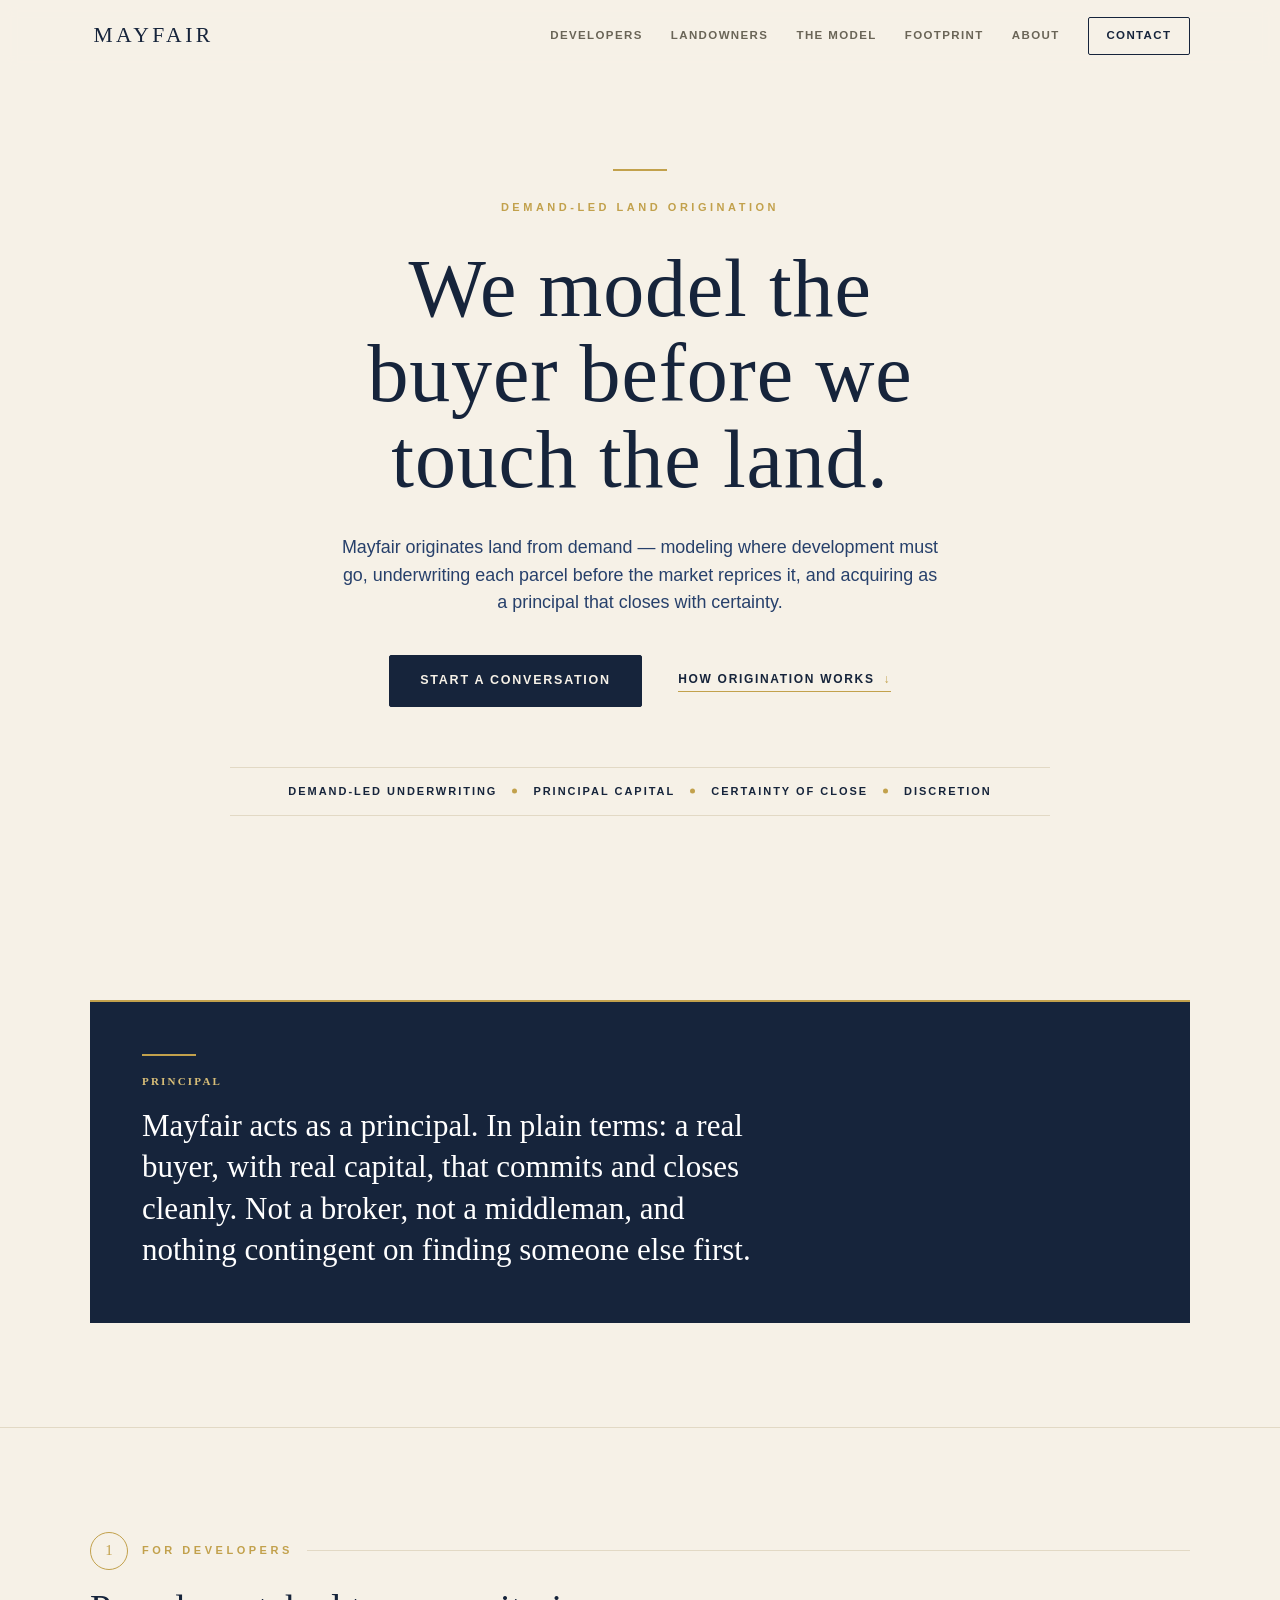
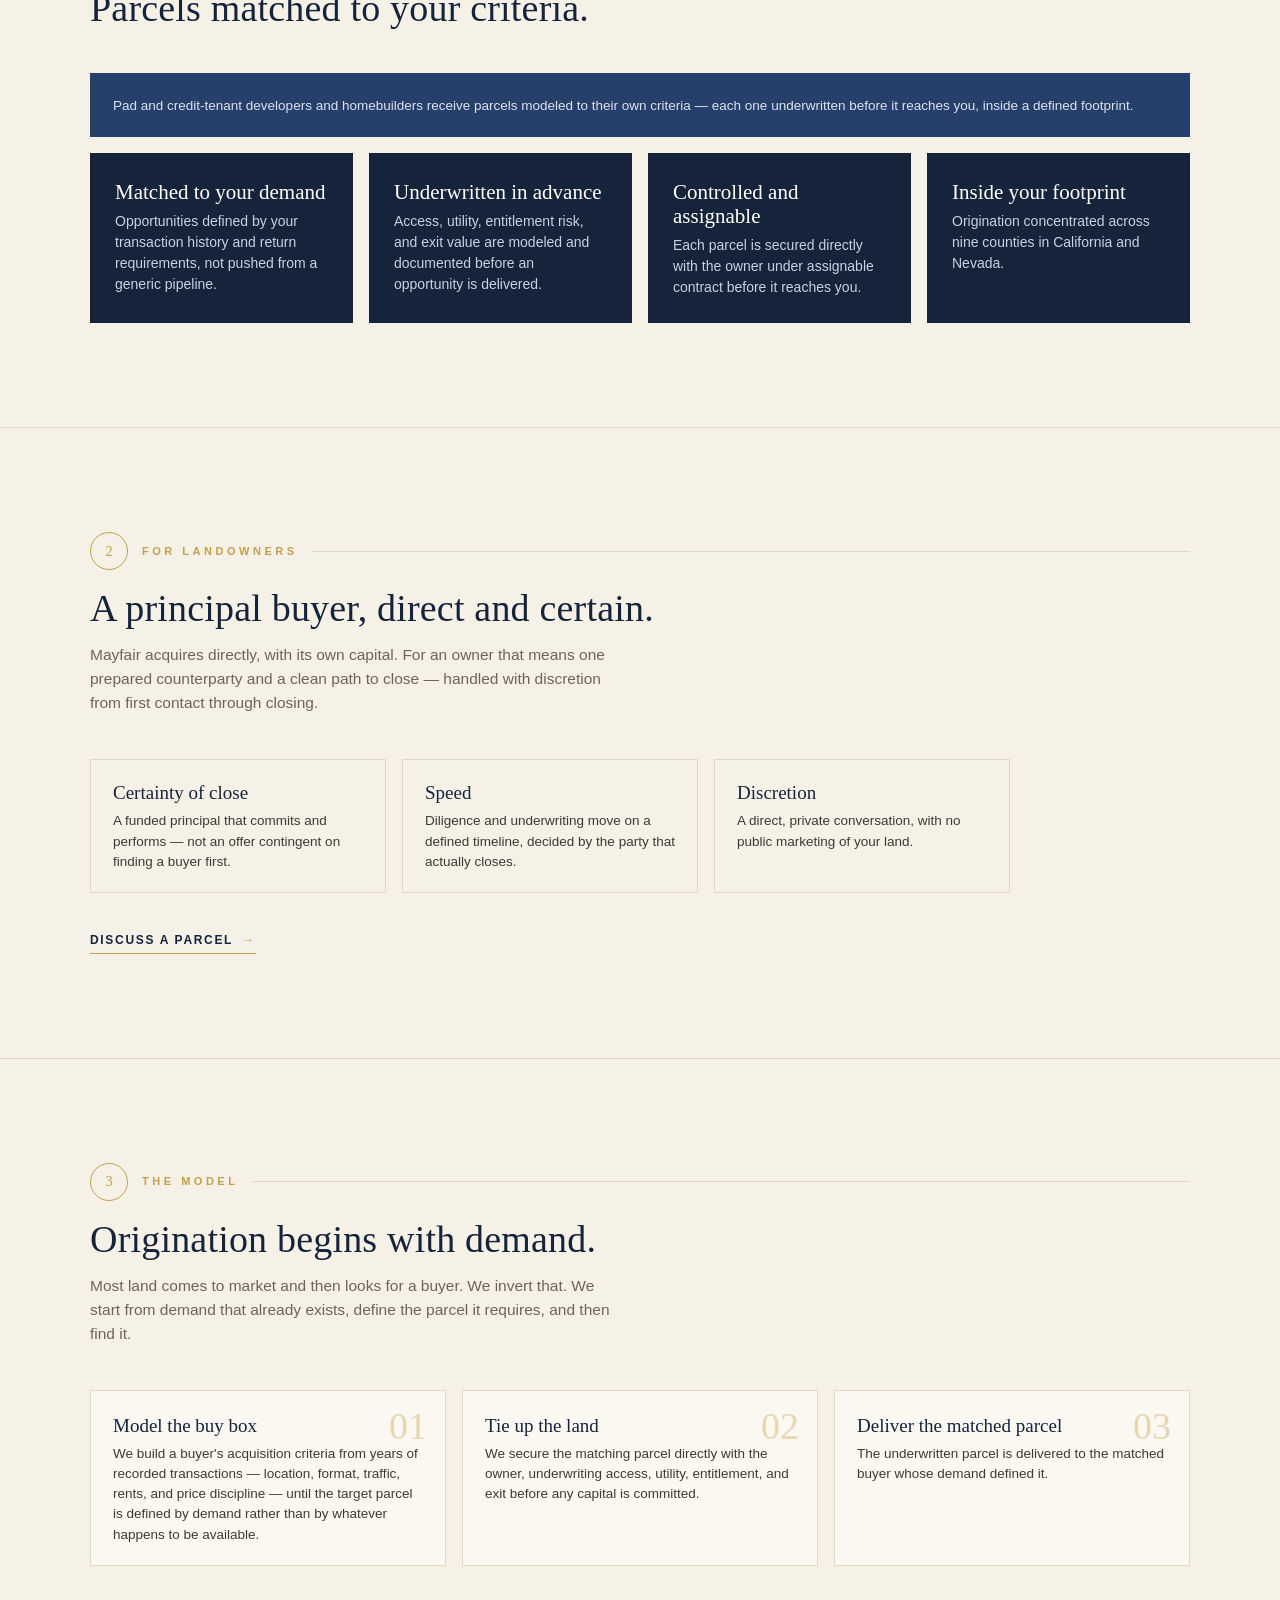
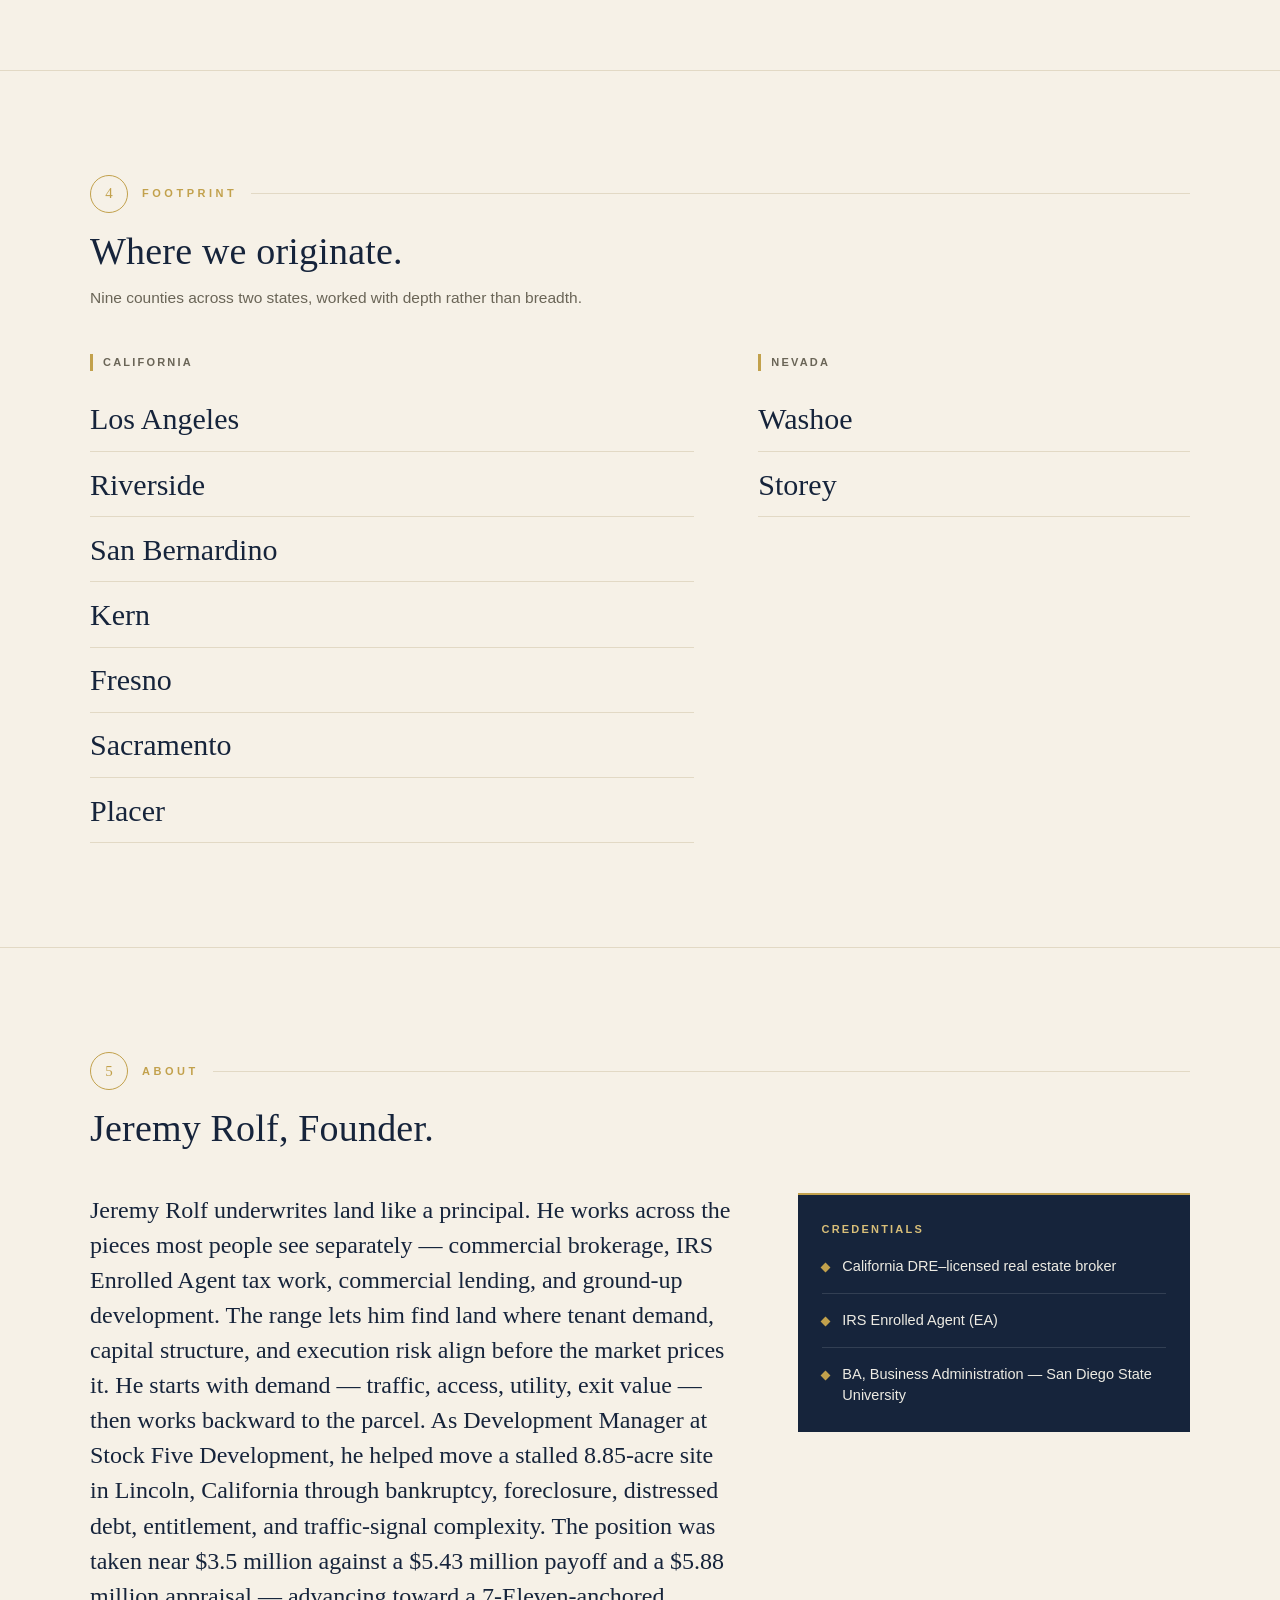
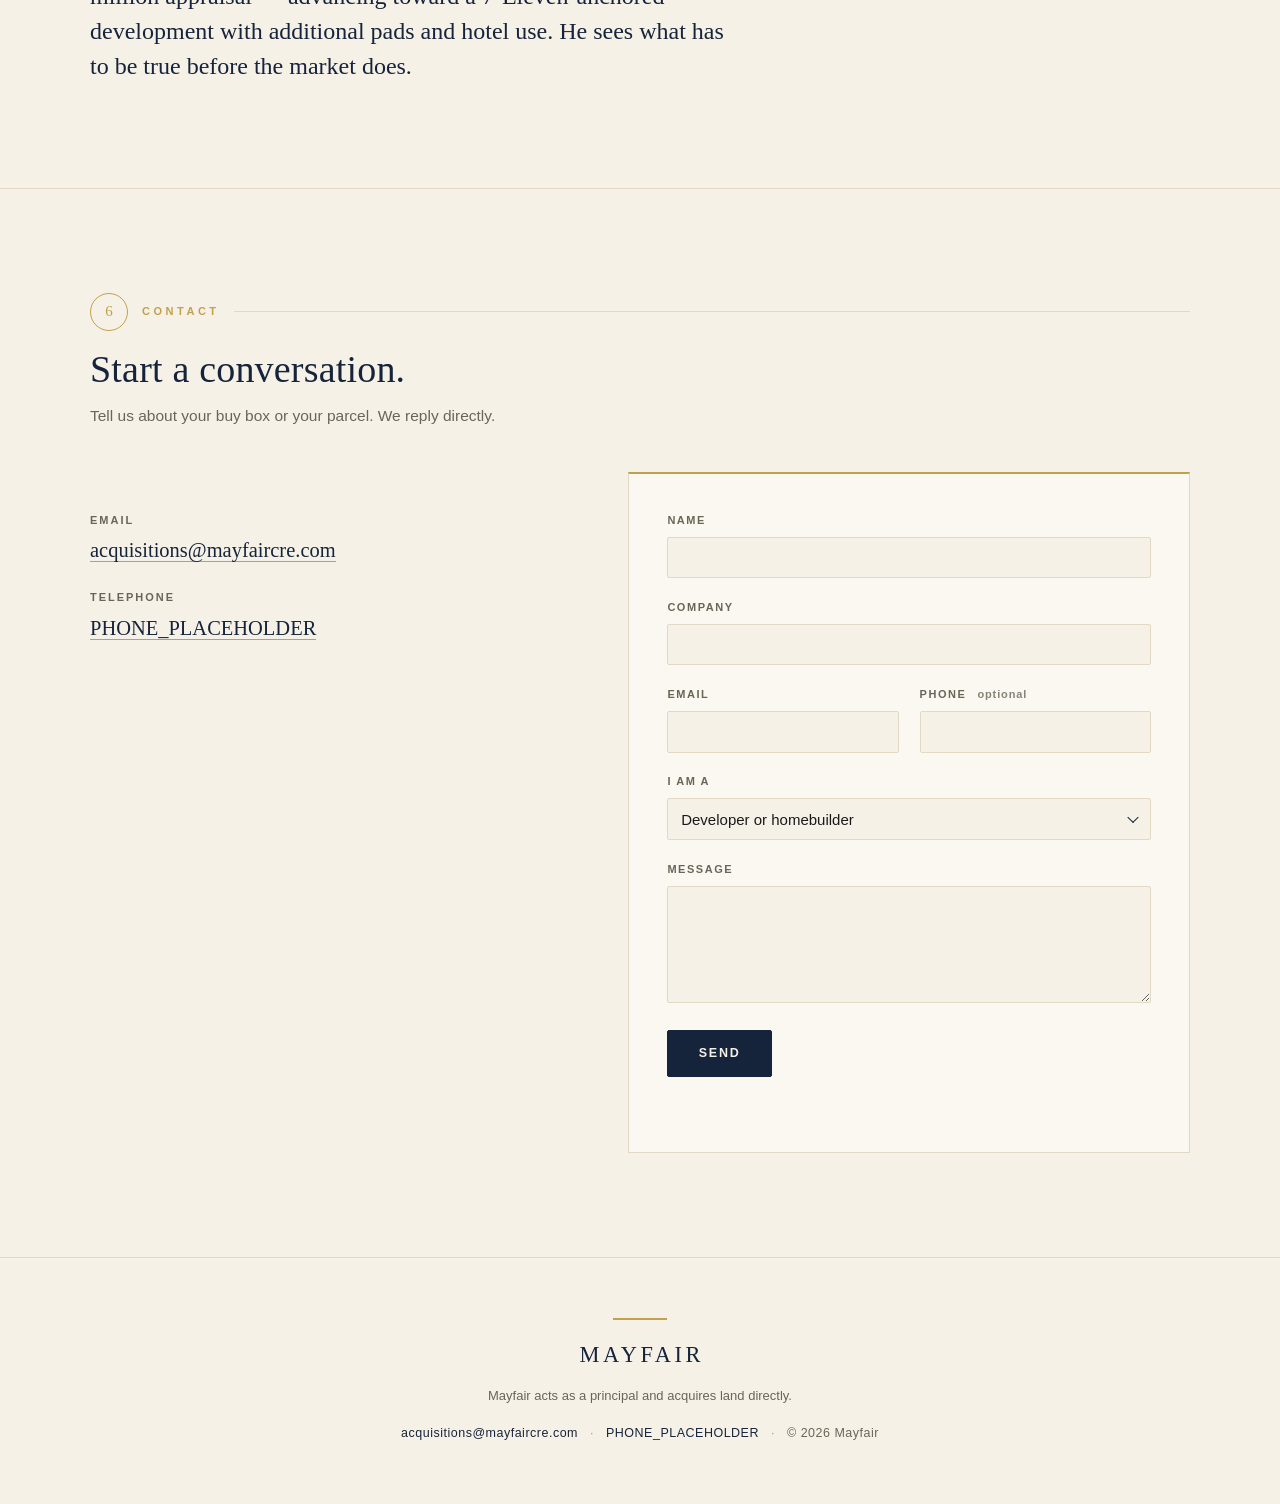
==== commit 1d2d3207: "Buyer-only assignment language; update contact email and phone - Keep assignable/controlled wording " ====
--- a/index.html
+++ b/index.html
@@ -92,8 +92,8 @@
         <p class="kicker">Principal</p>
         <p id="principal-h">
           Mayfair acts as a principal. In plain terms: a real buyer, with real capital,
-          that commits and closes cleanly — and assigns a position it actually holds. Not
-          a broker, not a middleman, and nothing contingent on finding someone else first.
+          that commits and closes cleanly. Not a broker, not a middleman, and nothing
+          contingent on finding someone else first.
         </p>
       </div>
     </div>
@@ -210,17 +210,16 @@
           <span class="seq">02</span>
           <h3>Tie up the land</h3>
           <p>
-            We secure the matching parcel directly with the owner under assignable
-            contract, underwriting access, utility, entitlement, and exit before any
-            capital is committed.
+            We secure the matching parcel directly with the owner, underwriting access,
+            utility, entitlement, and exit before any capital is committed.
           </p>
         </div>
         <div class="card reveal">
           <span class="seq">03</span>
           <h3>Deliver the matched parcel</h3>
           <p>
-            The parcel is delivered to the counterparty whose demand defined it —
-            controlled, underwritten, and ready to assign.
+            The underwritten parcel is delivered to the matched buyer whose demand
+            defined it.
           </p>
         </div>
       </div>
@@ -323,11 +322,11 @@
           <dl class="contact-direct reveal">
             <div>
               <dt>Email</dt>
-              <dd><a href="mailto:jeremy.rolf@mayfaircre.com">jeremy.rolf@mayfaircre.com</a></dd>
+              <dd><a href="mailto:acquisitions@mayfaircre.com">acquisitions@mayfaircre.com</a></dd>
             </div>
             <div>
               <dt>Telephone</dt>
-              <dd><a href="tel:+13103513535">(310) 351-3535</a></dd>
+              <dd><a href="tel:PHONE_PLACEHOLDER">PHONE_PLACEHOLDER</a></dd>
             </div>
           </dl>
         </div>
@@ -384,12 +383,12 @@
     <div class="crest-rule"></div>
     <span class="footer-mark">Mayfair</span>
     <p class="footer-note">
-      Mayfair acts as a principal and acquires land under assignable contract.
+      Mayfair acts as a principal and acquires land directly.
     </p>
     <div class="footer-meta">
-      <a href="mailto:jeremy.rolf@mayfaircre.com">jeremy.rolf@mayfaircre.com</a>
+      <a href="mailto:acquisitions@mayfaircre.com">acquisitions@mayfaircre.com</a>
       <span class="sep">·</span>
-      <a href="tel:+13103513535">(310) 351-3535</a>
+      <a href="tel:PHONE_PLACEHOLDER">PHONE_PLACEHOLDER</a>
       <span class="sep">·</span>
       <span class="footer-rights">&copy; <span id="year">2026</span> Mayfair</span>
     </div>
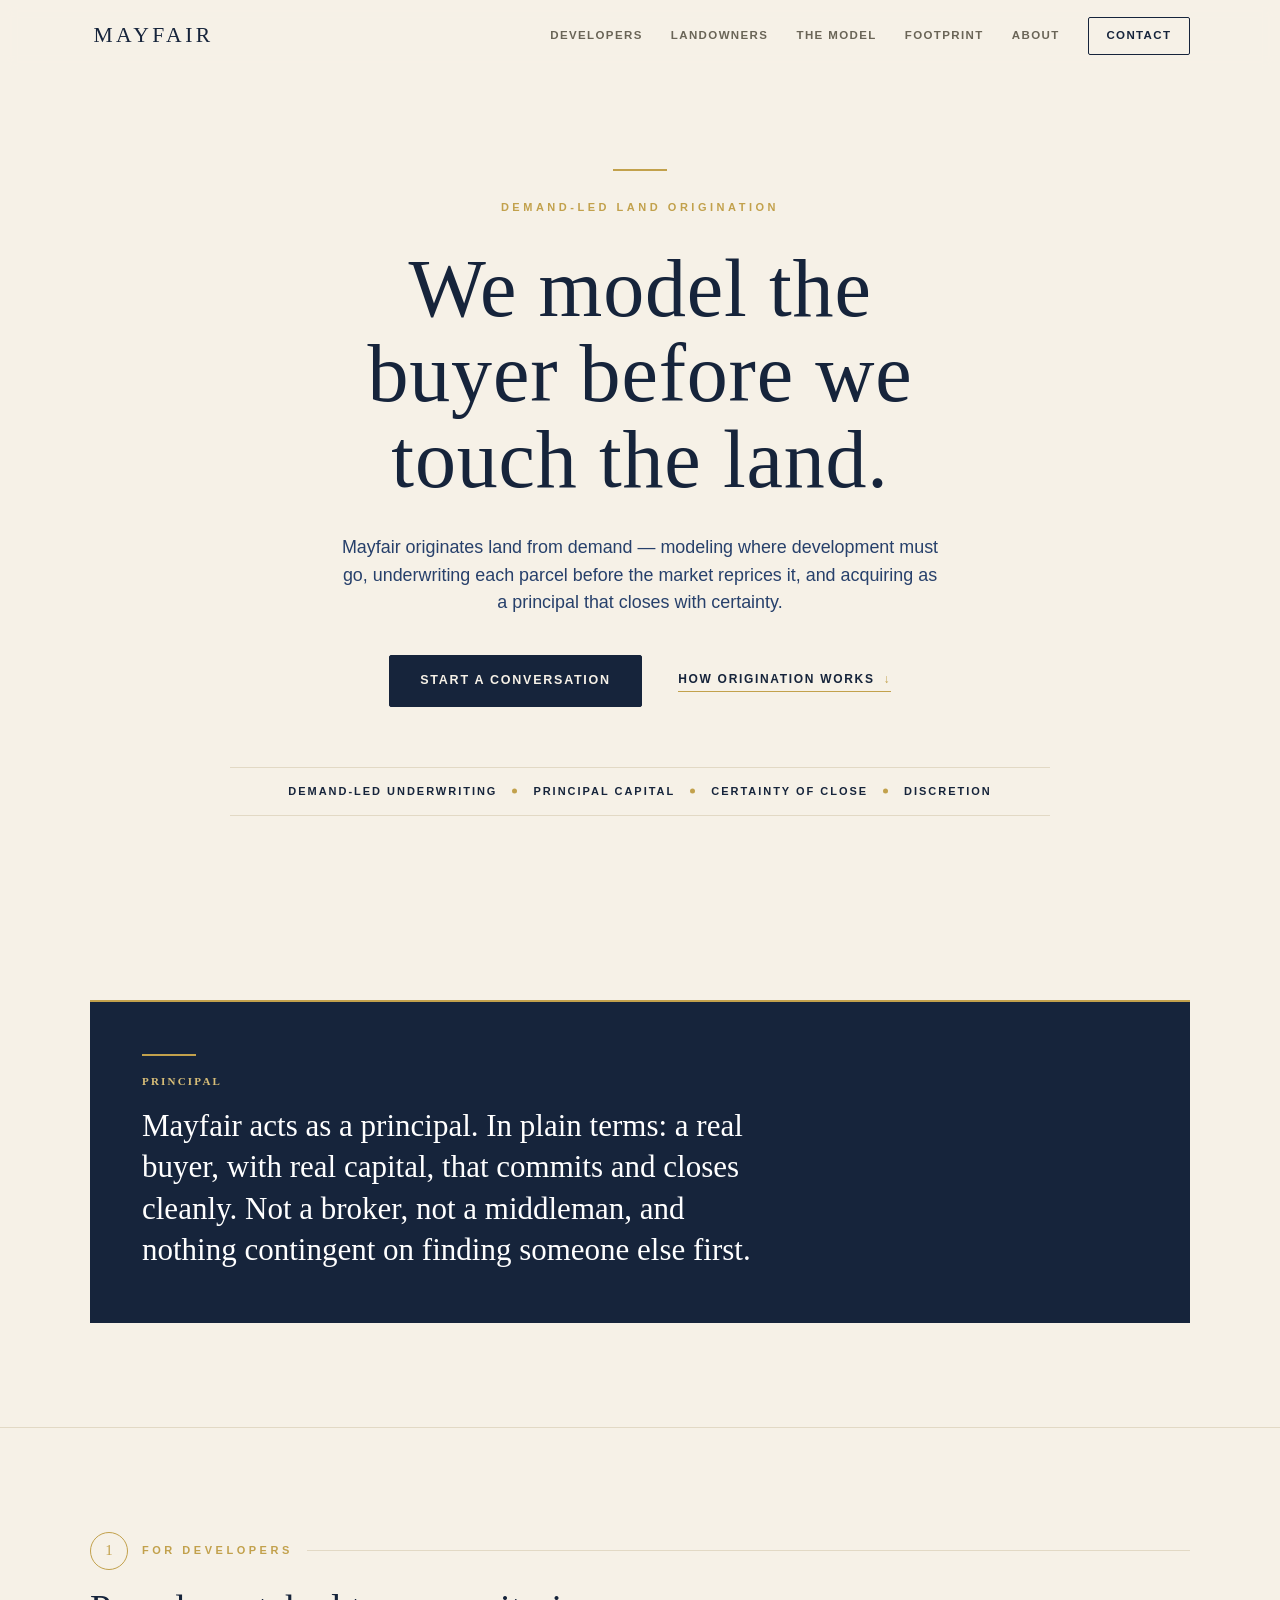
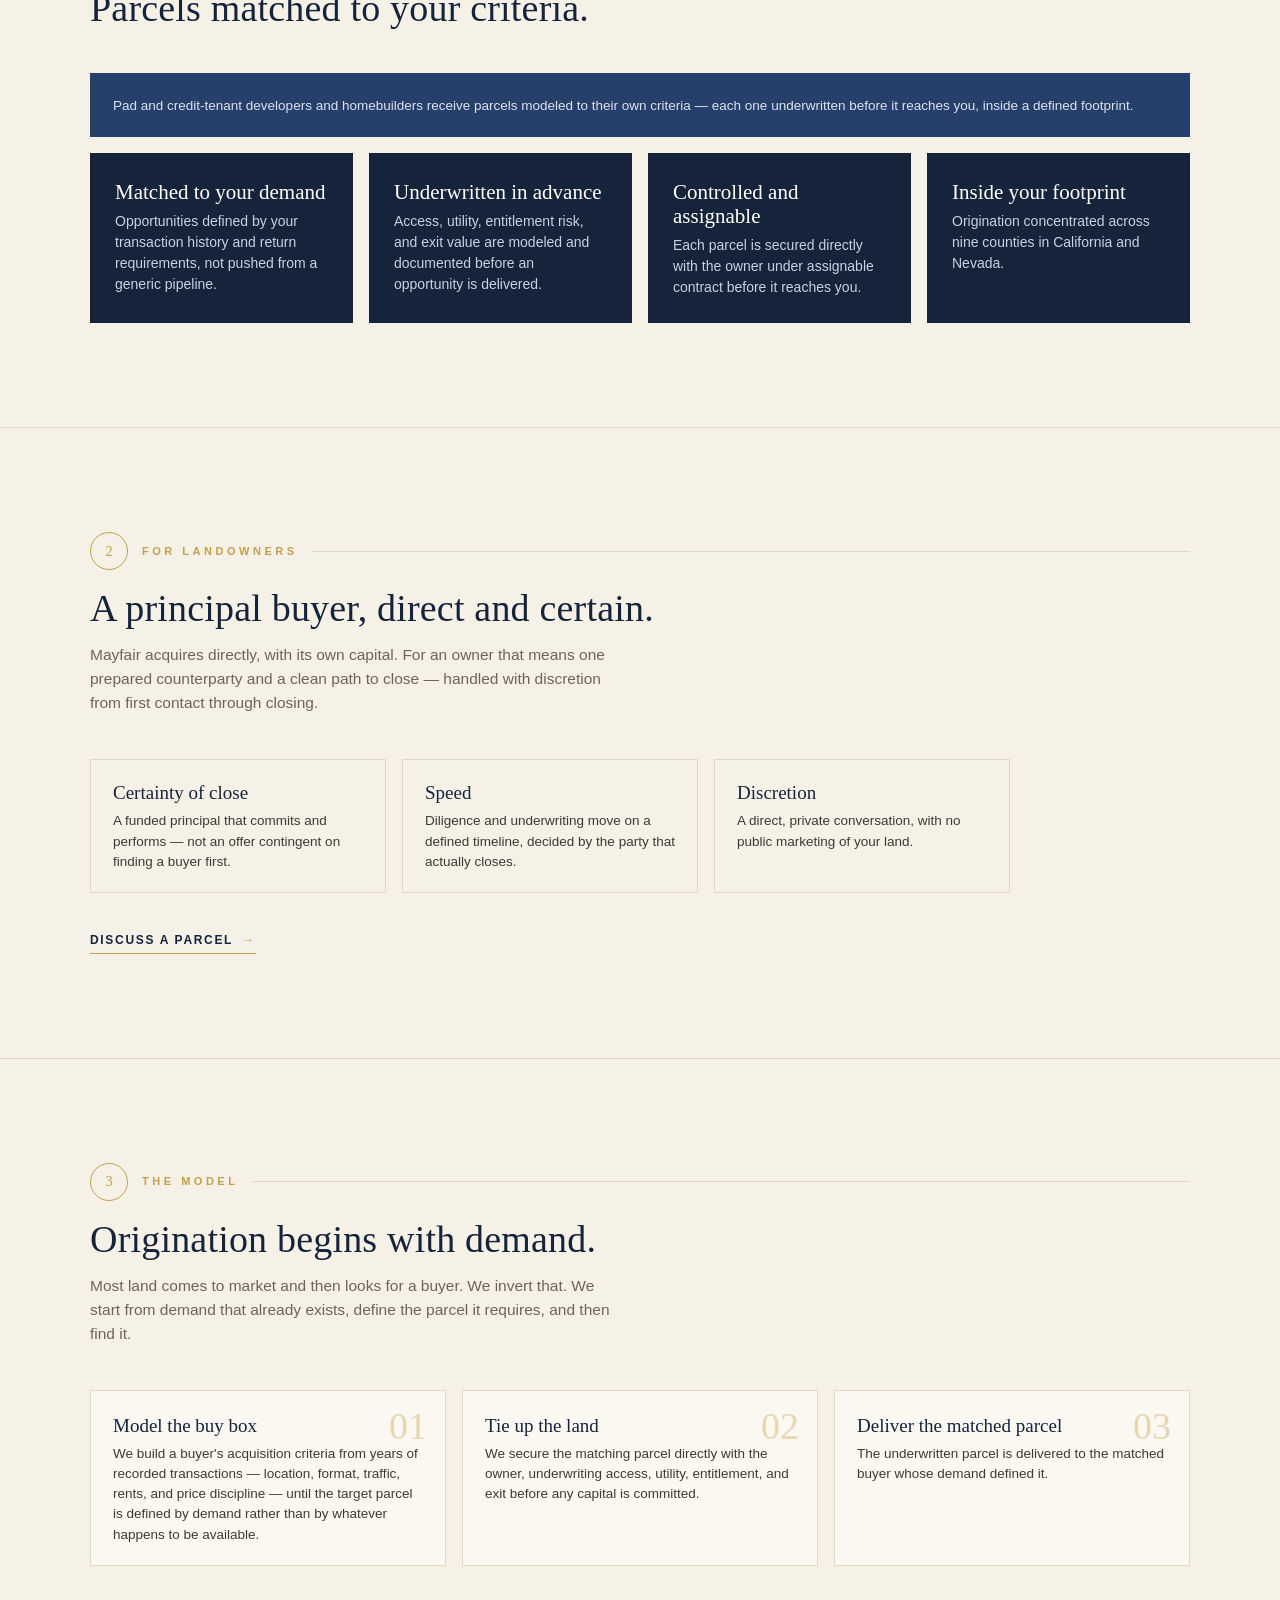
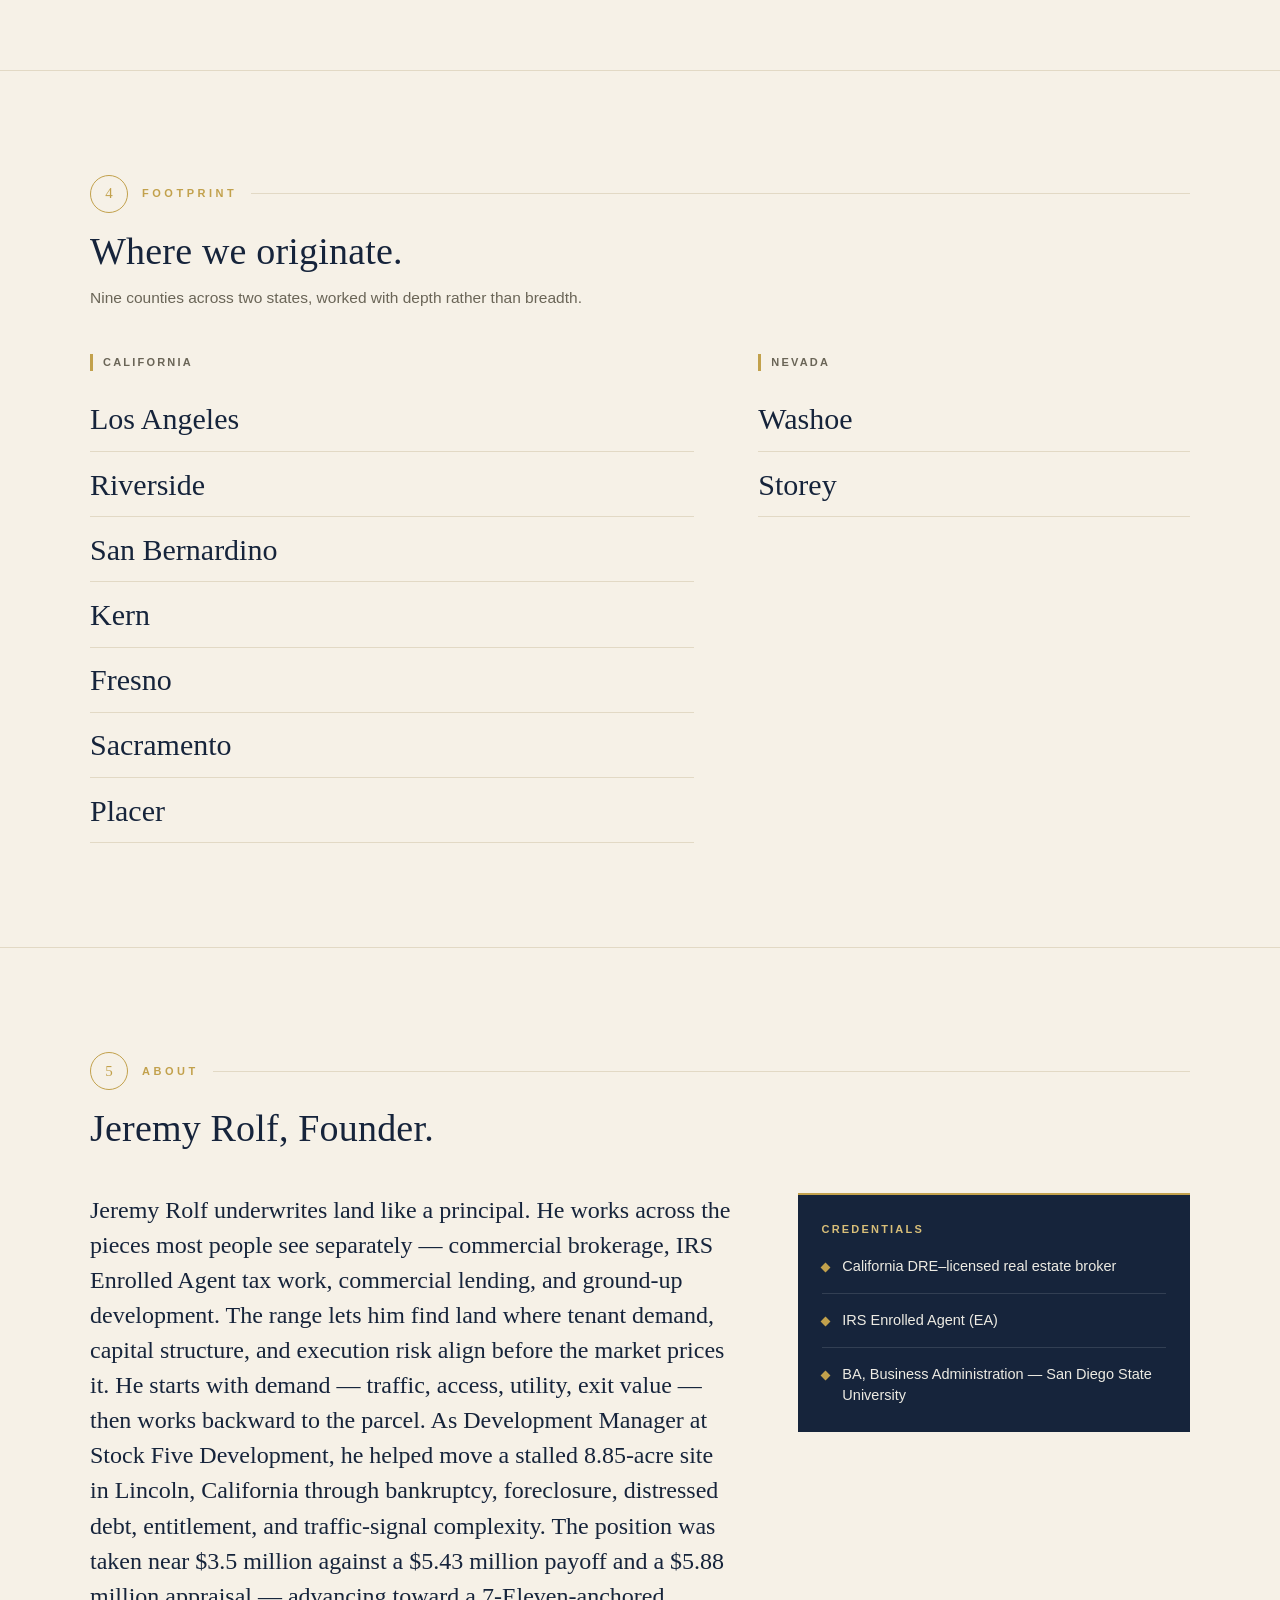
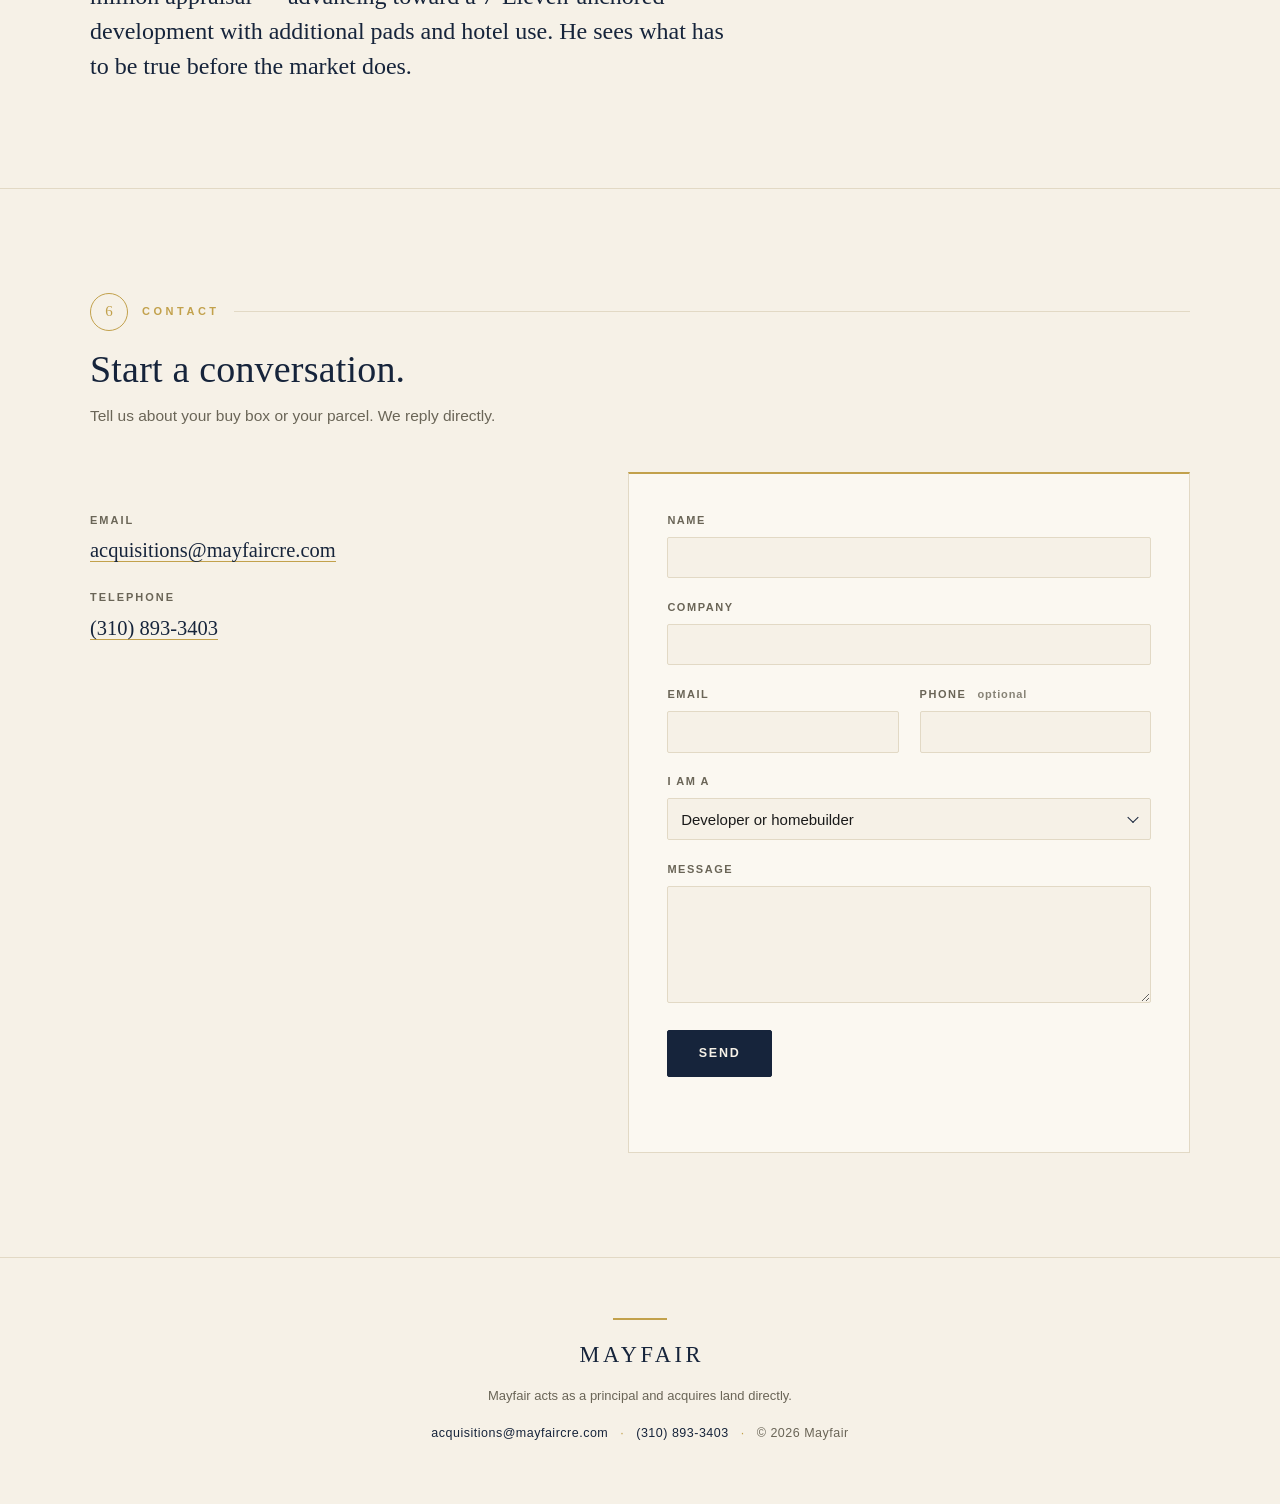
==== commit 4ba93dba: "Add deploy artifacts: CNAME, Apps Script, DEPLOY.md - CNAME -> mayfaircre.com for GitHub Pages custo" ====
--- a/index.html
+++ b/index.html
@@ -326,7 +326,7 @@
             </div>
             <div>
               <dt>Telephone</dt>
-              <dd><a href="tel:PHONE_PLACEHOLDER">PHONE_PLACEHOLDER</a></dd>
+              <dd><a href="tel:+13108933403">(310) 893-3403</a></dd>
             </div>
           </dl>
         </div>
@@ -388,7 +388,7 @@
     <div class="footer-meta">
       <a href="mailto:acquisitions@mayfaircre.com">acquisitions@mayfaircre.com</a>
       <span class="sep">·</span>
-      <a href="tel:PHONE_PLACEHOLDER">PHONE_PLACEHOLDER</a>
+      <a href="tel:+13108933403">(310) 893-3403</a>
       <span class="sep">·</span>
       <span class="footer-rights">&copy; <span id="year">2026</span> Mayfair</span>
     </div>
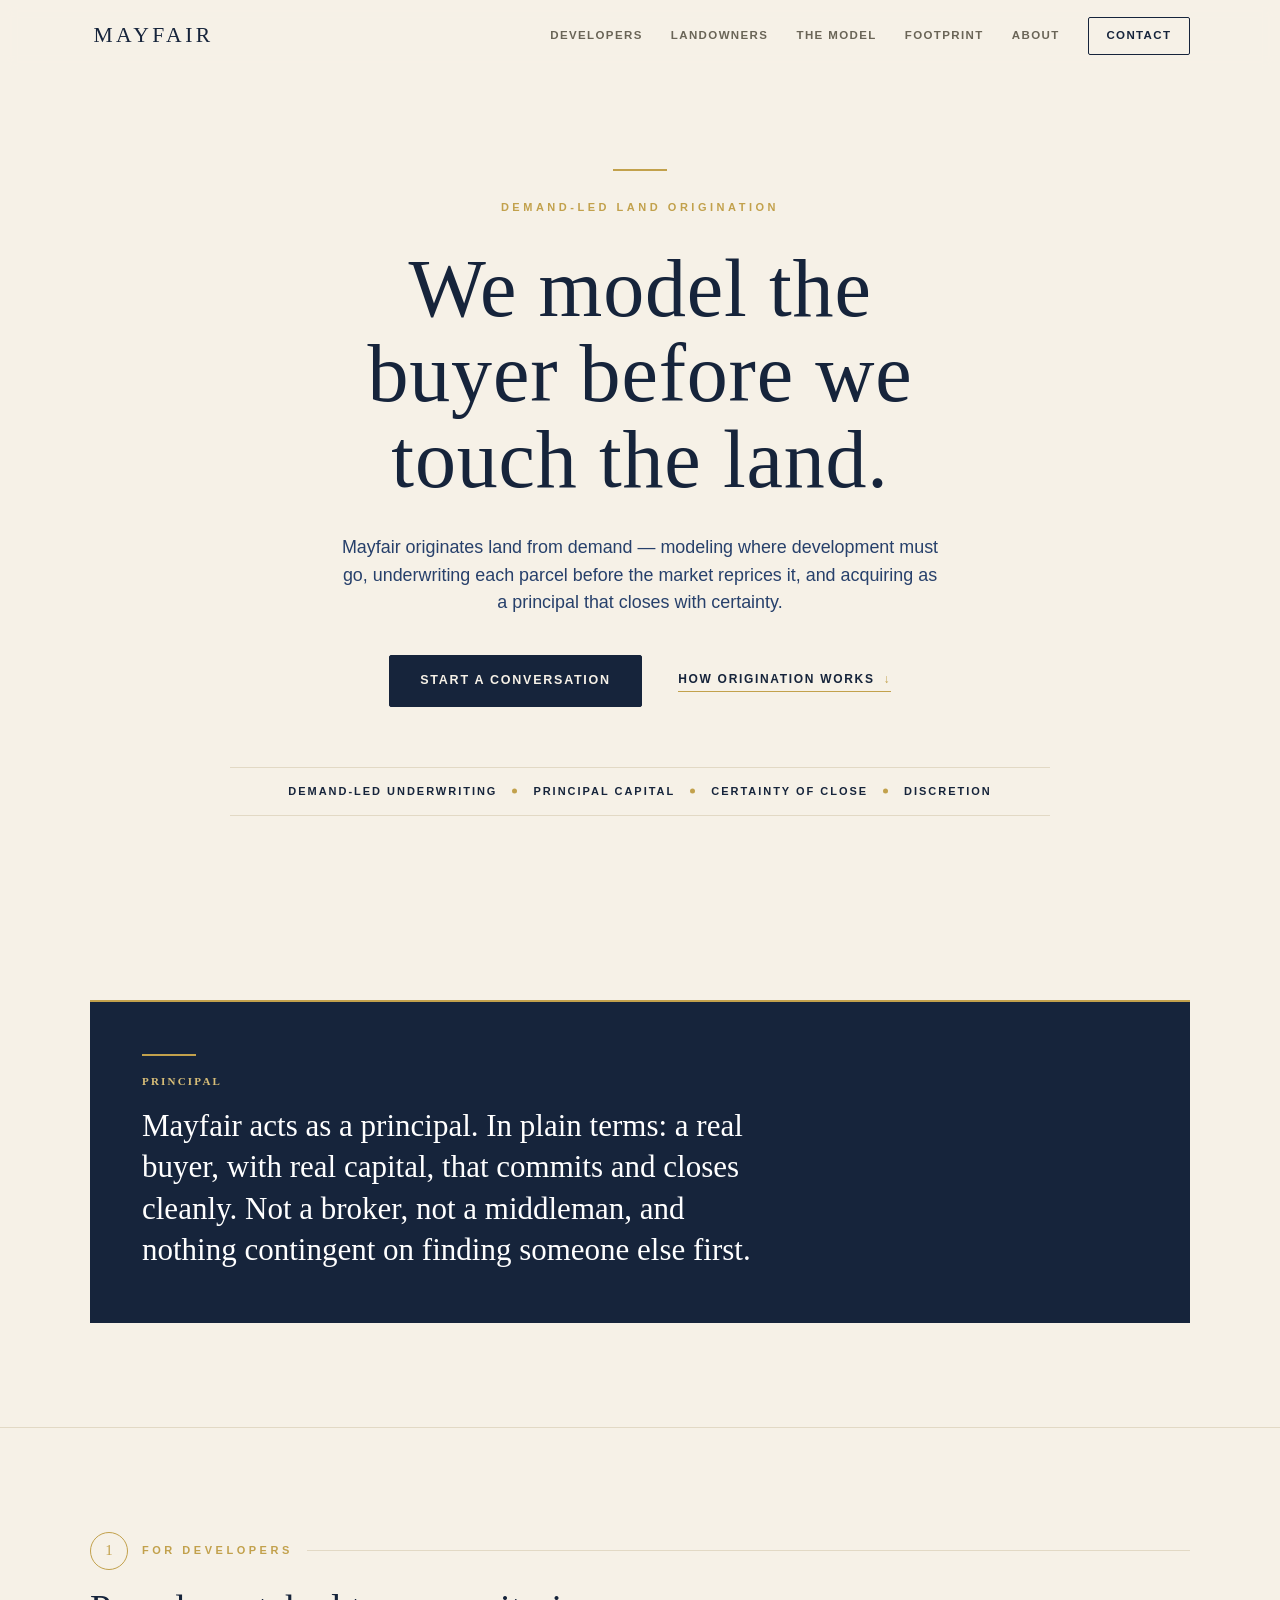
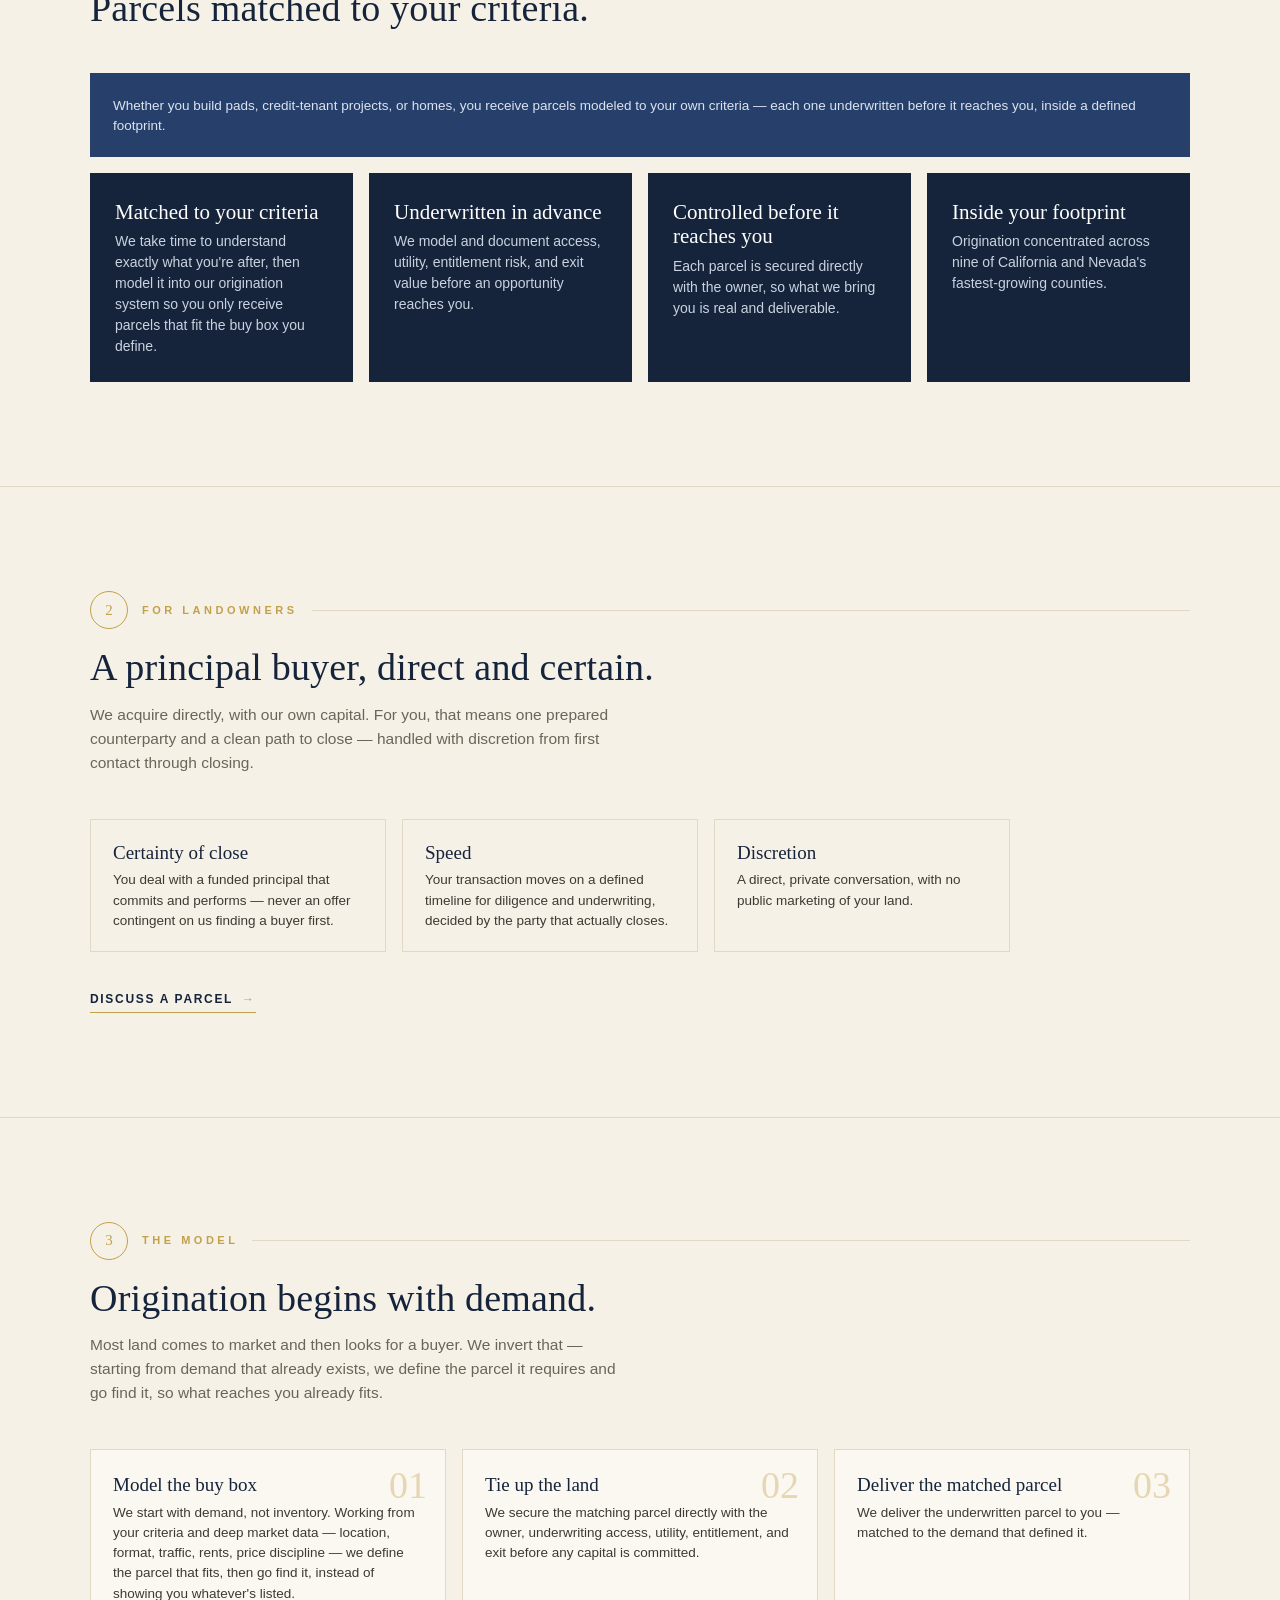
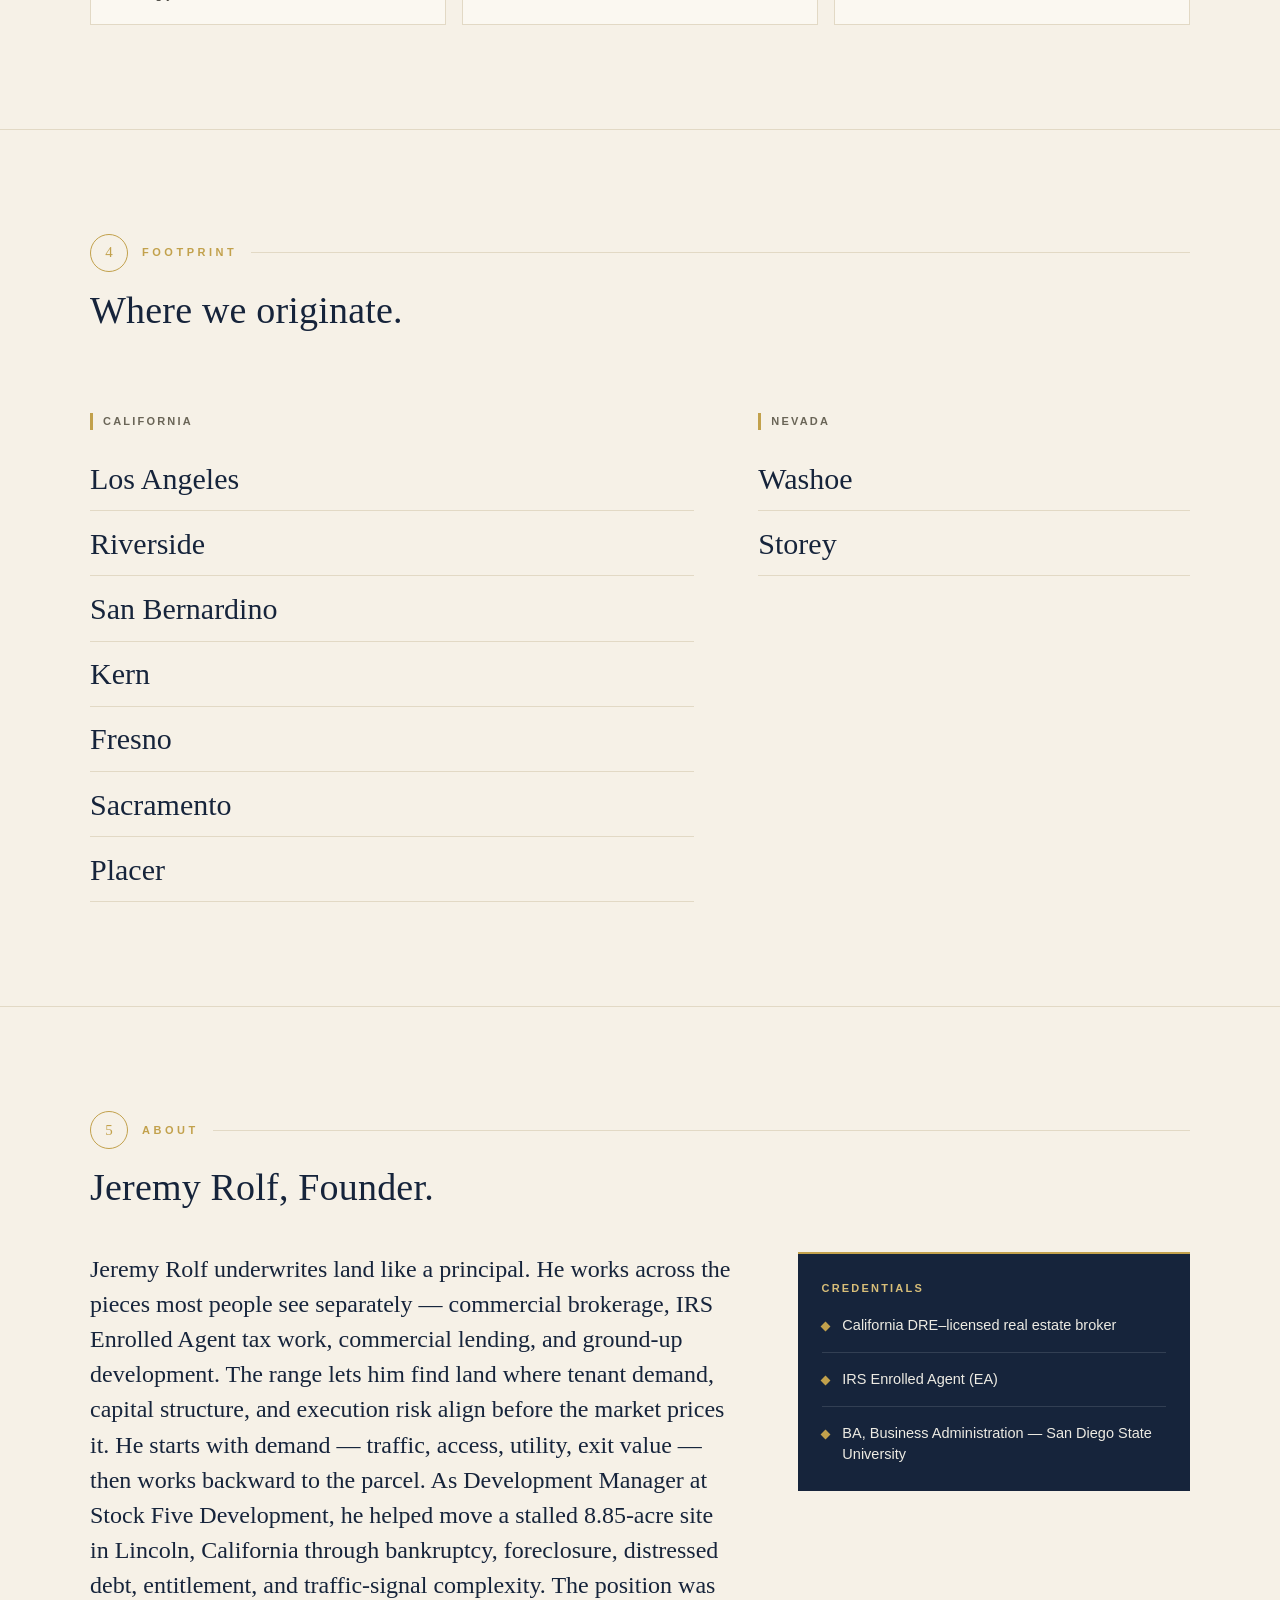
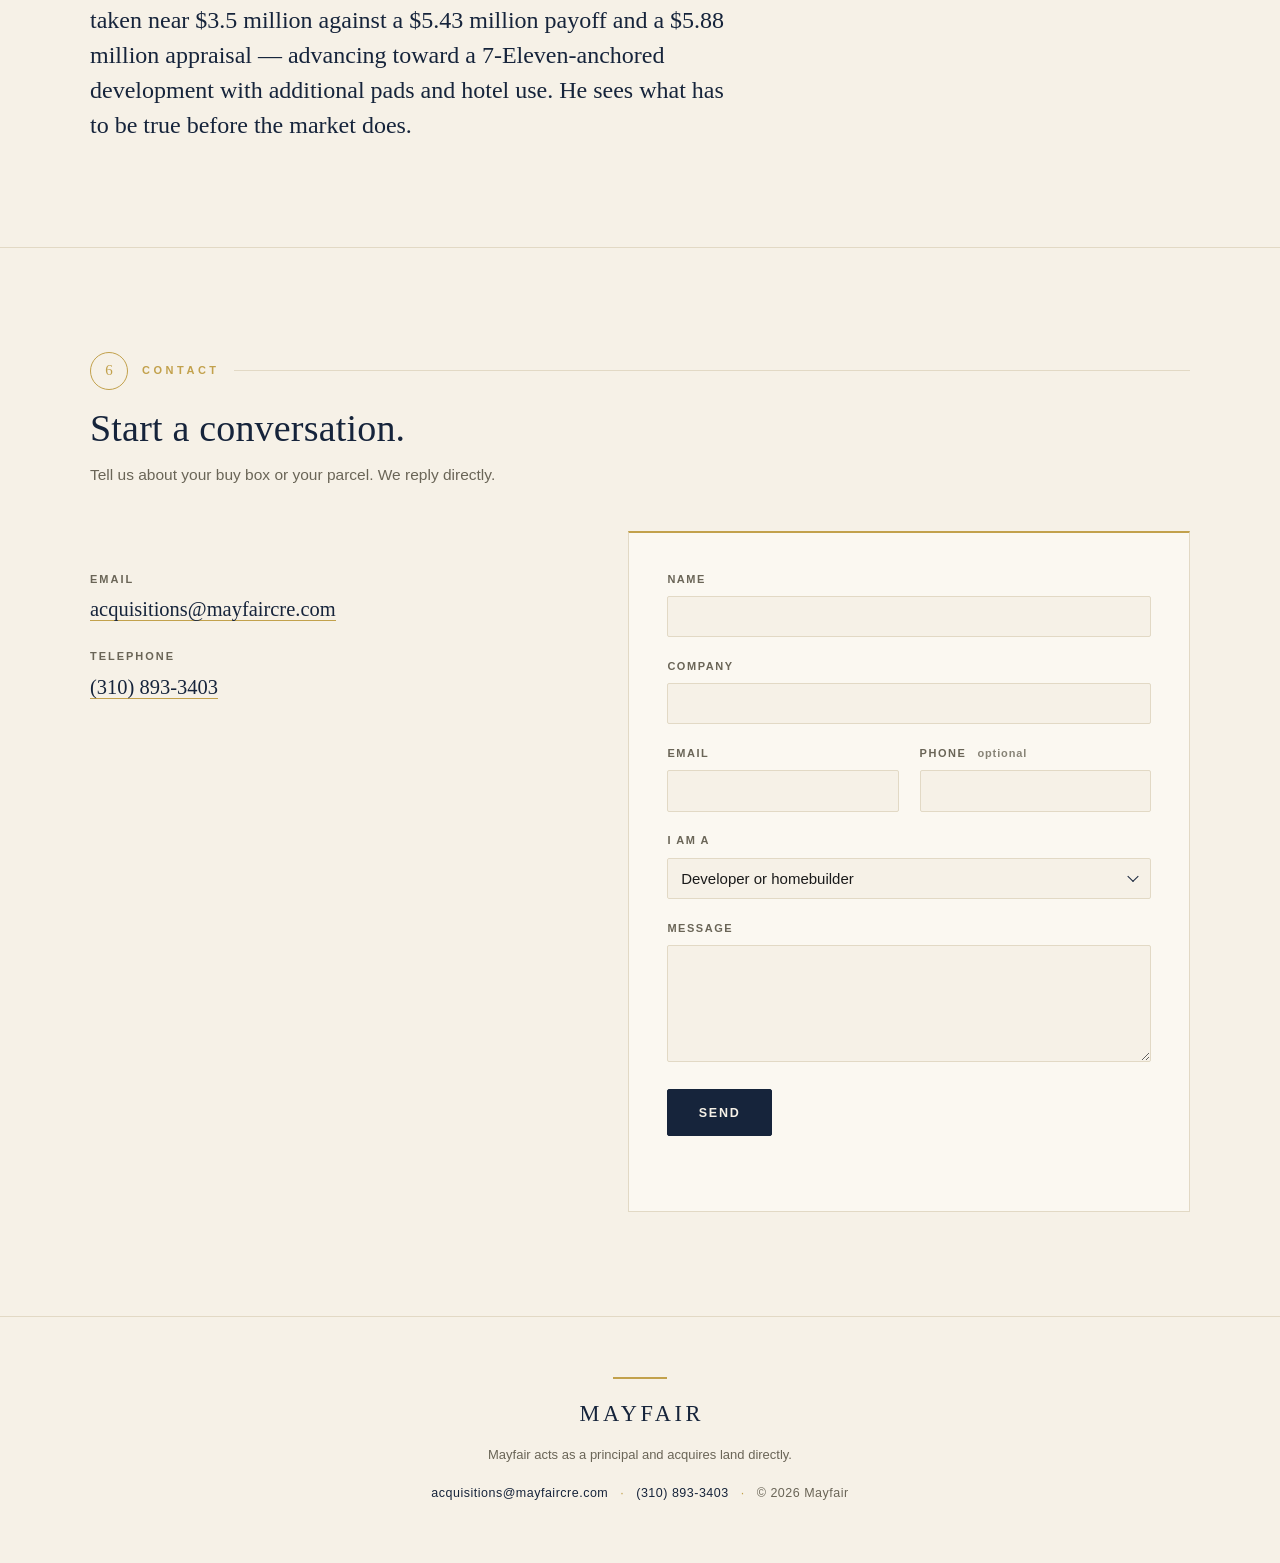
==== commit d138fa45: "Checkpoint: you-POV rewrite + 5 copy edits; remove /backup/ folder Second-person conversion across d" ====
--- a/index.html
+++ b/index.html
@@ -113,28 +113,28 @@
 
       <div class="card lead lead-card reveal">
         <p>
-          Pad and credit-tenant developers and homebuilders receive parcels modeled to
-          their own criteria — each one underwritten before it reaches you, inside a
-          defined footprint.
+          Whether you build pads, credit-tenant projects, or homes, you receive parcels
+          modeled to your own criteria — each one underwritten before it reaches you,
+          inside a defined footprint.
         </p>
       </div>
 
       <div class="grid g-4">
         <div class="card dark reveal">
-          <h3>Matched to your demand</h3>
-          <p>Opportunities defined by your transaction history and return requirements, not pushed from a generic pipeline.</p>
+          <h3>Matched to your criteria</h3>
+          <p>We take time to understand exactly what you're after, then model it into our origination system so you only receive parcels that fit the buy box you define.</p>
         </div>
         <div class="card dark reveal">
           <h3>Underwritten in advance</h3>
-          <p>Access, utility, entitlement risk, and exit value are modeled and documented before an opportunity is delivered.</p>
+          <p>We model and document access, utility, entitlement risk, and exit value before an opportunity reaches you.</p>
         </div>
         <div class="card dark reveal">
-          <h3>Controlled and assignable</h3>
-          <p>Each parcel is secured directly with the owner under assignable contract before it reaches you.</p>
+          <h3>Controlled before it reaches you</h3>
+          <p>Each parcel is secured directly with the owner, so what we bring you is real and deliverable.</p>
         </div>
         <div class="card dark reveal">
           <h3>Inside your footprint</h3>
-          <p>Origination concentrated across nine counties in California and Nevada.</p>
+          <p>Origination concentrated across nine of California and Nevada's fastest-growing counties.</p>
         </div>
       </div>
     </div>
@@ -151,9 +151,9 @@
         </div>
         <h2 class="section-h reveal" id="own-h">A principal buyer, direct and certain.</h2>
         <p class="sec-lead reveal">
-          Mayfair acquires directly, with its own capital. For an owner that means one
-          prepared counterparty and a clean path to close — handled with discretion from
-          first contact through closing.
+          We acquire directly, with our own capital. For you, that means one prepared
+          counterparty and a clean path to close — handled with discretion from first
+          contact through closing.
         </p>
       </div>
 
@@ -161,11 +161,11 @@
         <div class="grid g-3">
           <div class="card reveal">
             <h3>Certainty of close</h3>
-            <p>A funded principal that commits and performs — not an offer contingent on finding a buyer first.</p>
+            <p>You deal with a funded principal that commits and performs — never an offer contingent on us finding a buyer first.</p>
           </div>
           <div class="card reveal">
             <h3>Speed</h3>
-            <p>Diligence and underwriting move on a defined timeline, decided by the party that actually closes.</p>
+            <p>Your transaction moves on a defined timeline for diligence and underwriting, decided by the party that actually closes.</p>
           </div>
           <div class="card reveal">
             <h3>Discretion</h3>
@@ -190,9 +190,9 @@
         </div>
         <h2 class="section-h reveal" id="model-h">Origination begins with demand.</h2>
         <p class="sec-lead reveal">
-          Most land comes to market and then looks for a buyer. We invert that. We start
-          from demand that already exists, define the parcel it requires, and then find
-          it.
+          Most land comes to market and then looks for a buyer. We invert that — starting
+          from demand that already exists, we define the parcel it requires and go find
+          it, so what reaches you already fits.
         </p>
       </div>
 
@@ -201,9 +201,10 @@
           <span class="seq">01</span>
           <h3>Model the buy box</h3>
           <p>
-            We build a buyer's acquisition criteria from years of recorded transactions —
-            location, format, traffic, rents, and price discipline — until the target
-            parcel is defined by demand rather than by whatever happens to be available.
+            We start with demand, not inventory. Working from your criteria and deep
+            market data — location, format, traffic, rents, price discipline — we define
+            the parcel that fits, then go find it, instead of showing you whatever's
+            listed.
           </p>
         </div>
         <div class="card reveal">
@@ -218,7 +219,7 @@
           <span class="seq">03</span>
           <h3>Deliver the matched parcel</h3>
           <p>
-            The underwritten parcel is delivered to the matched buyer whose demand
+            We deliver the underwritten parcel to you — matched to the demand that
             defined it.
           </p>
         </div>
@@ -395,6 +396,6 @@
   </div>
 </footer>
 
-<script src="script.js" defer></script>
+<script src="script.js?v=2" defer></script>
 </body>
 </html>
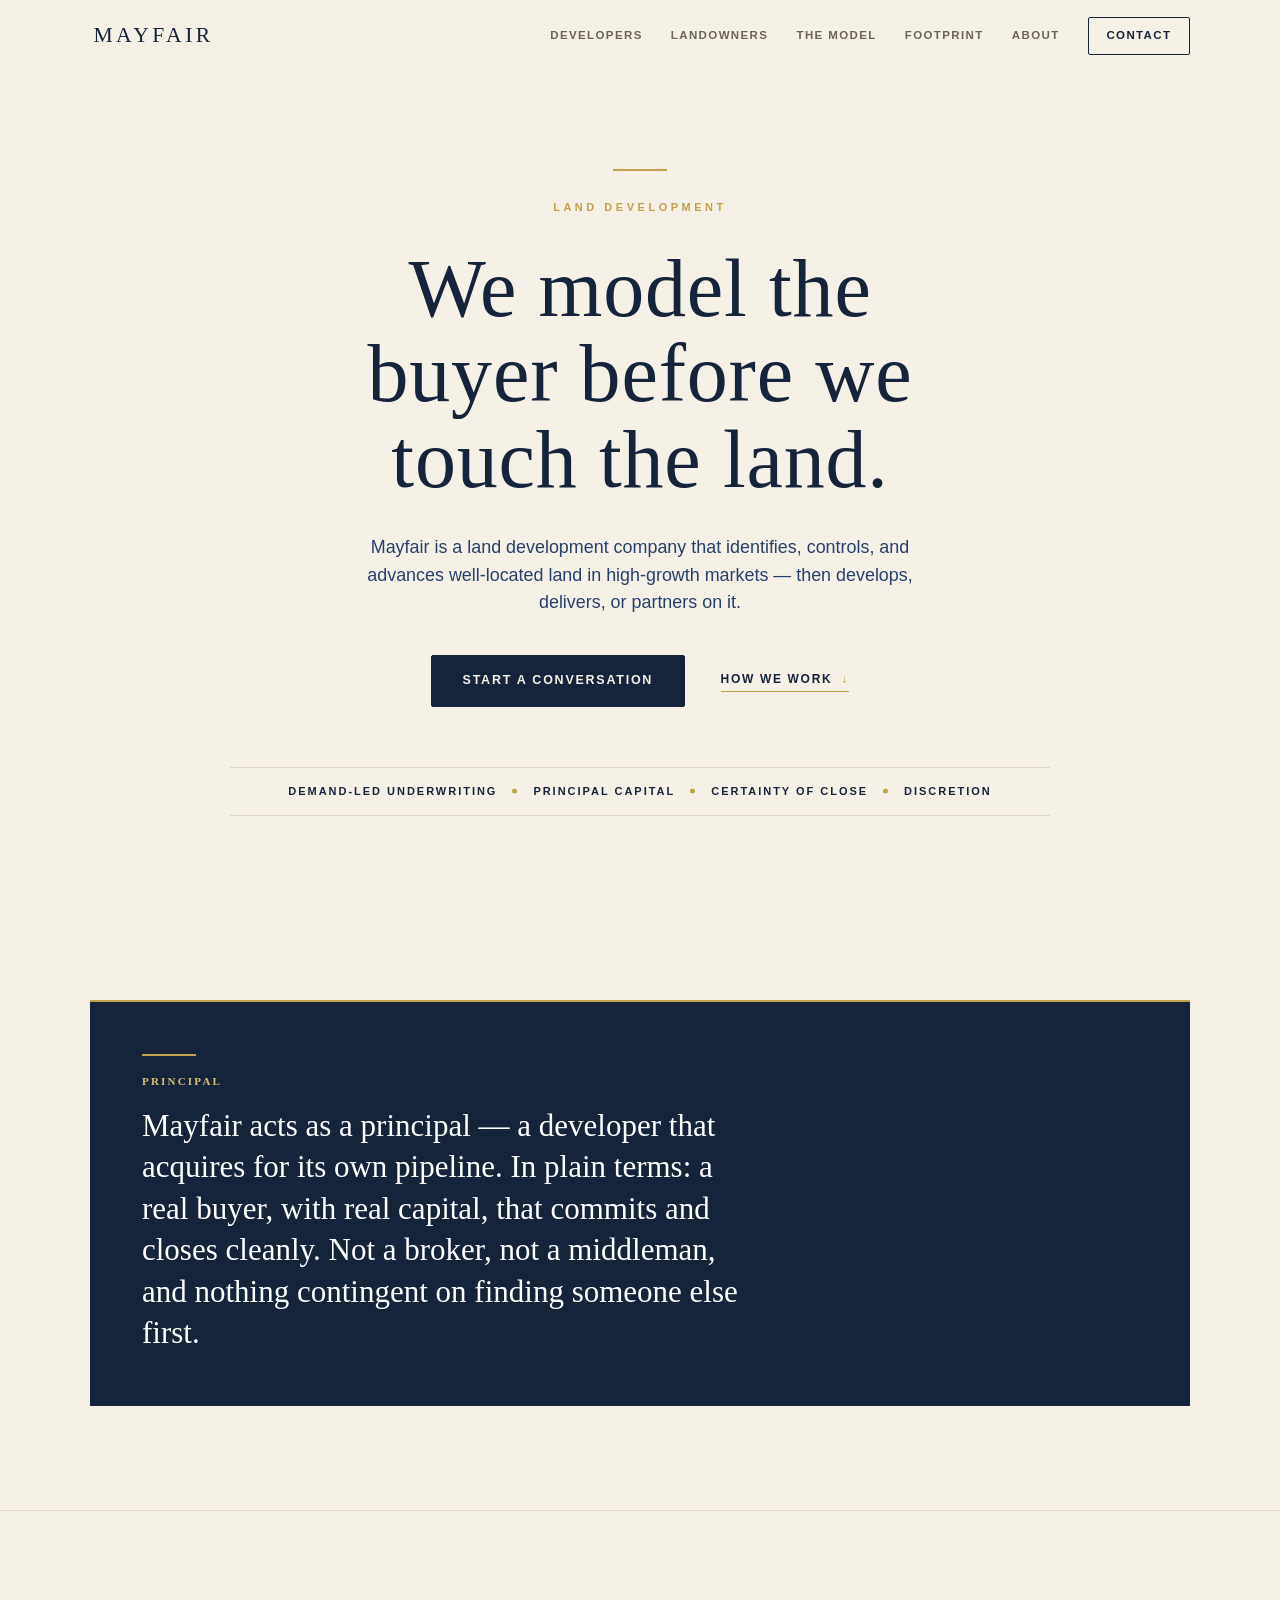
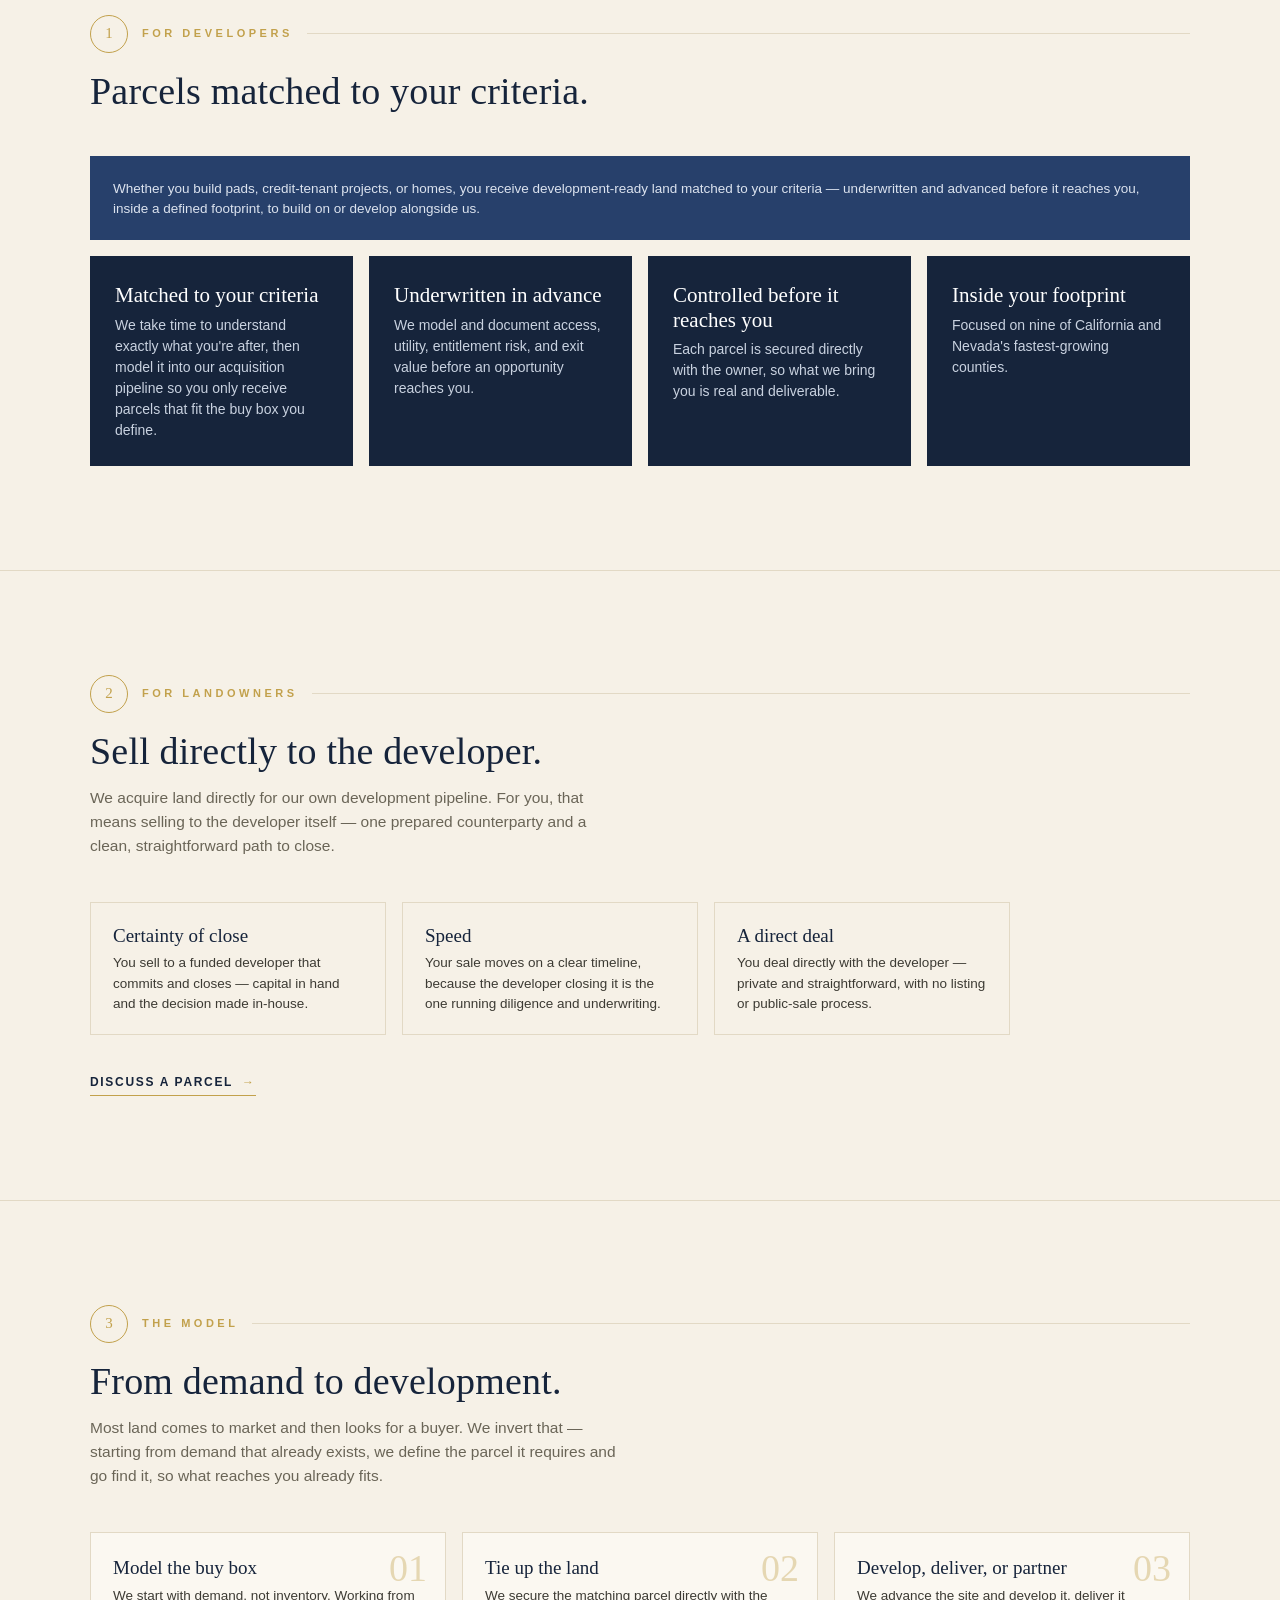
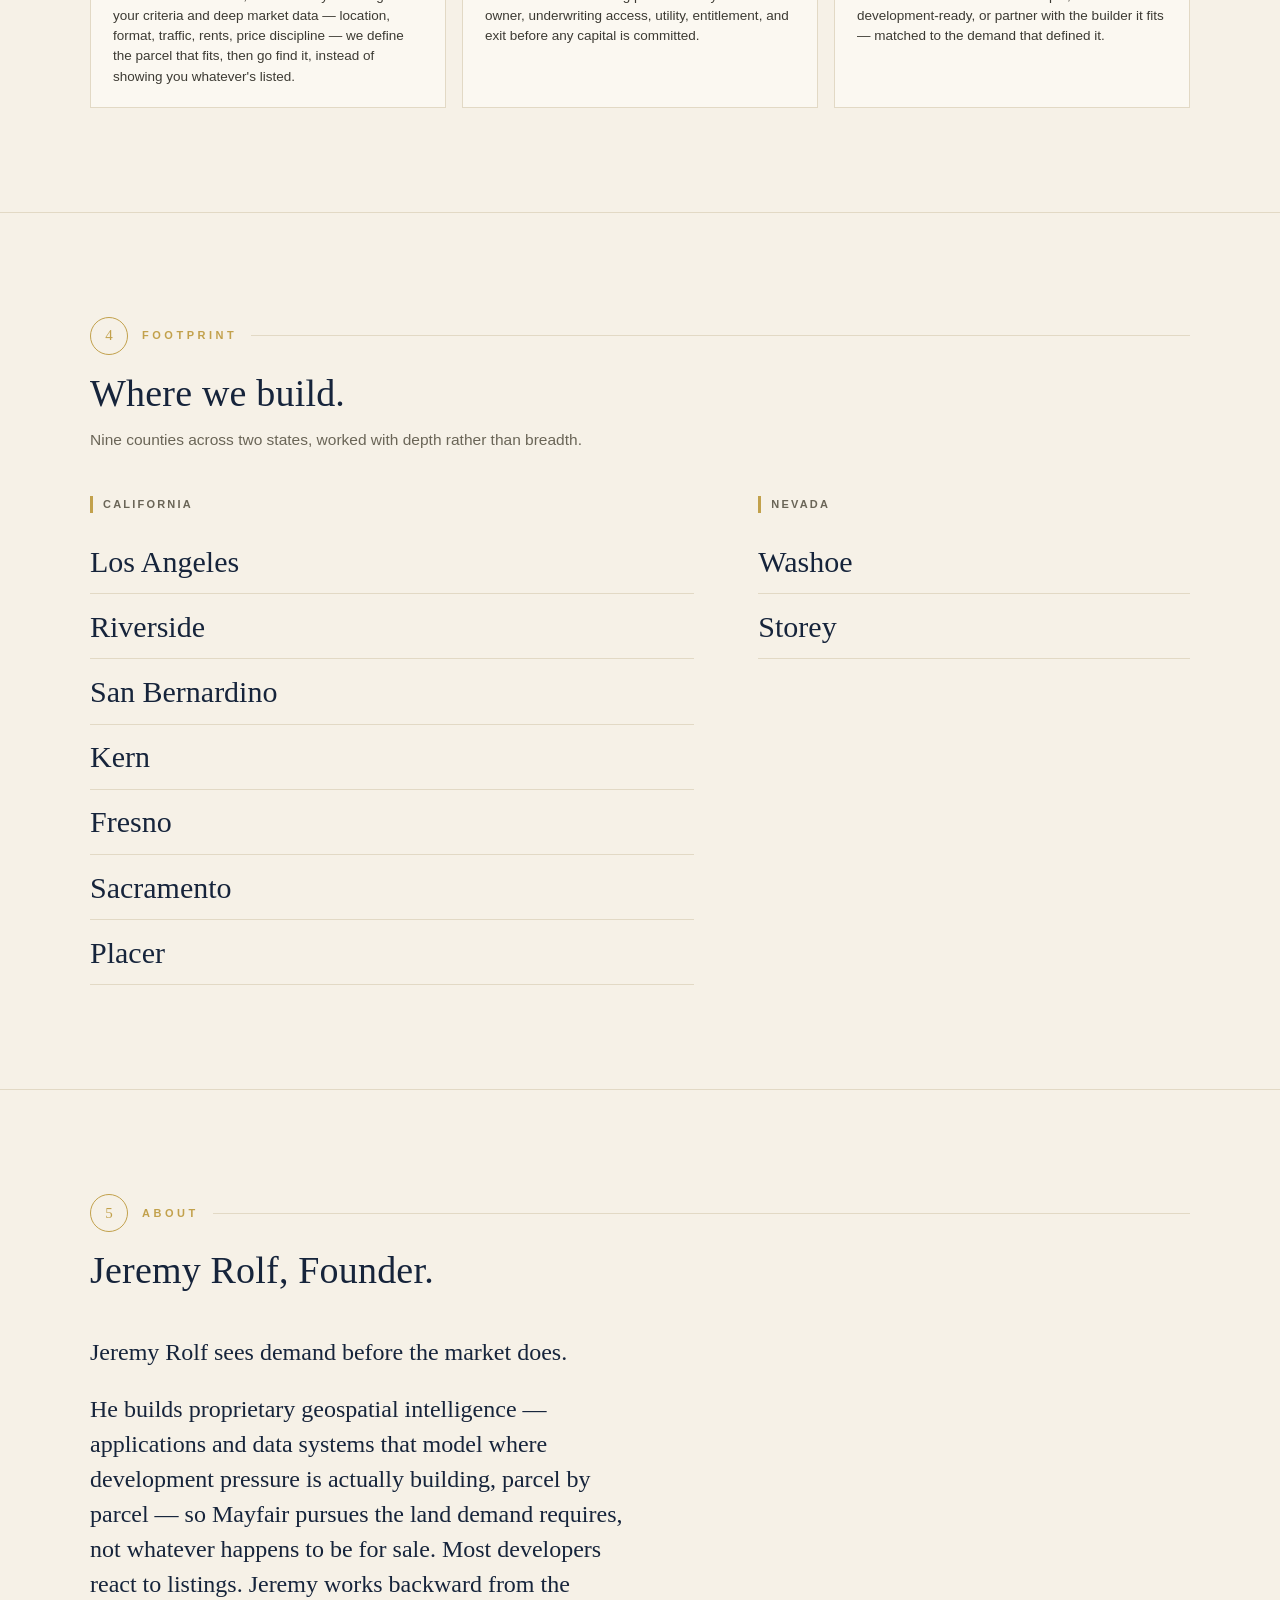
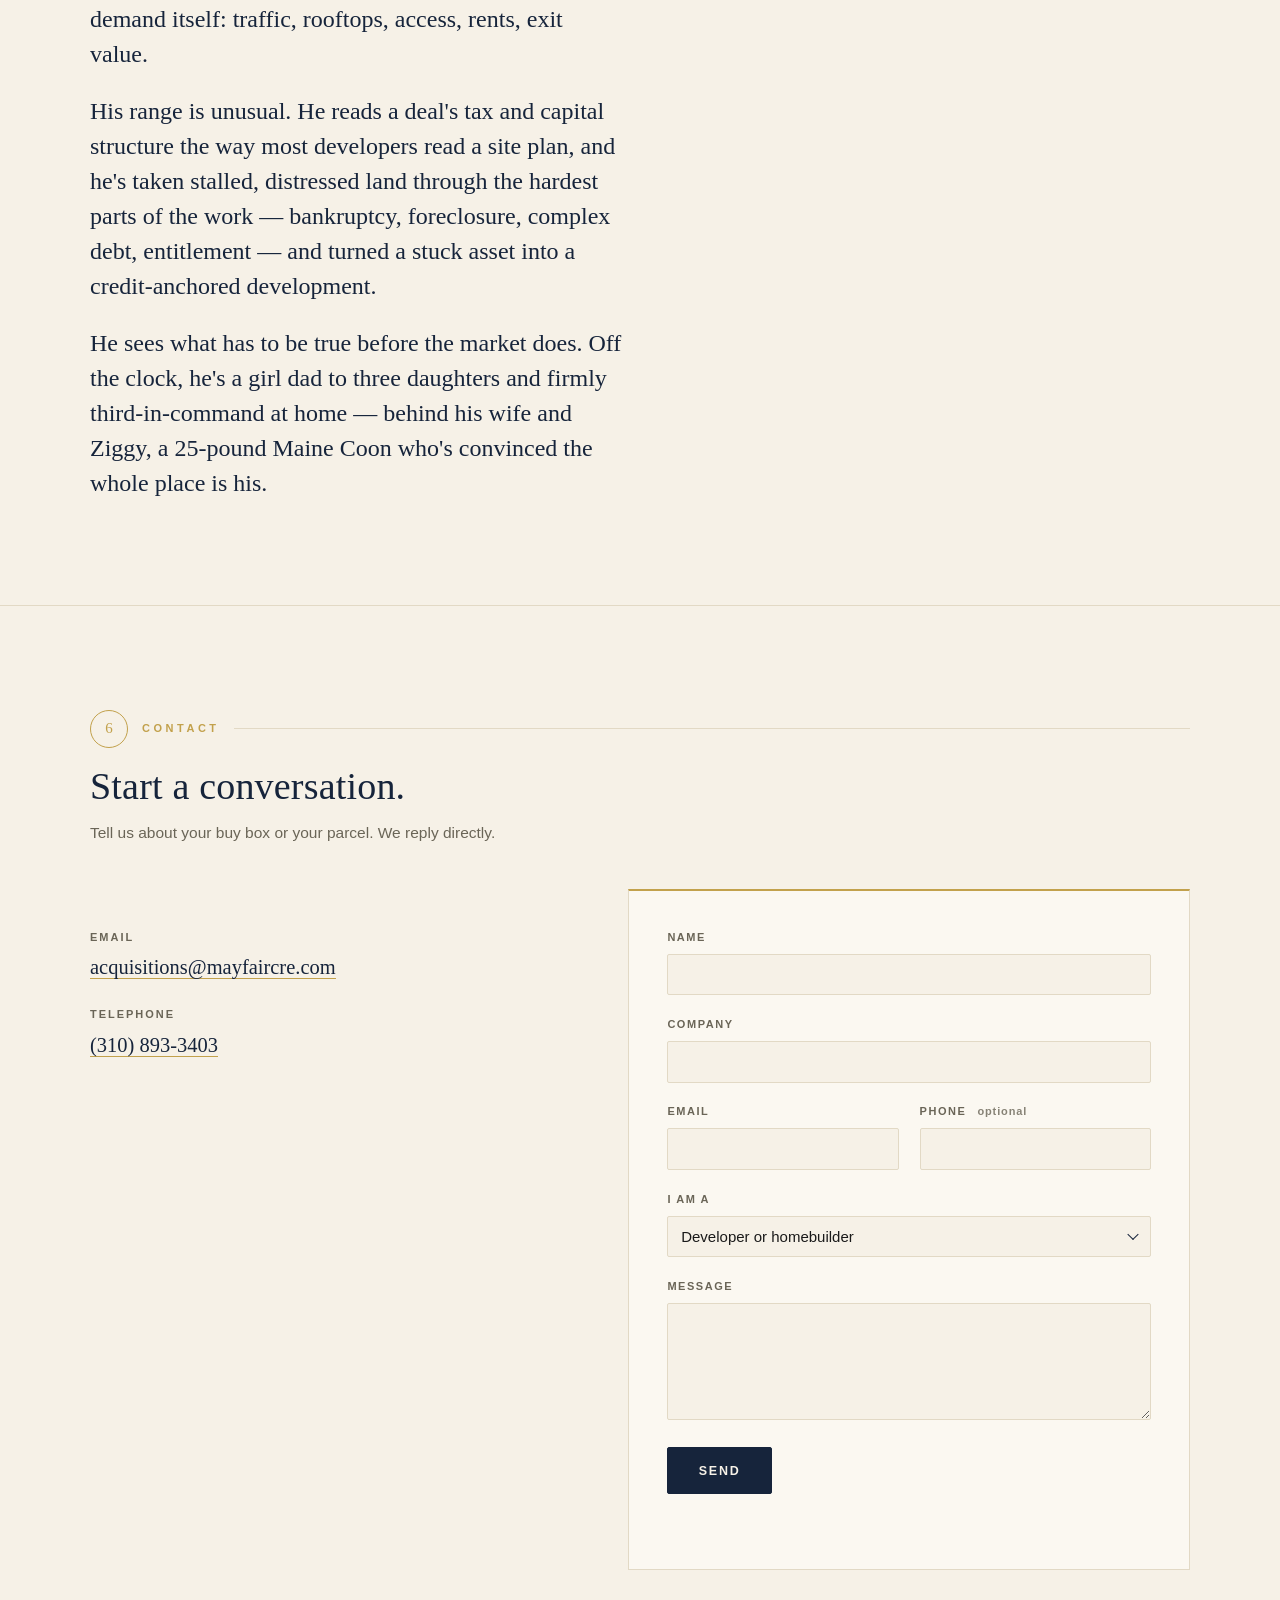
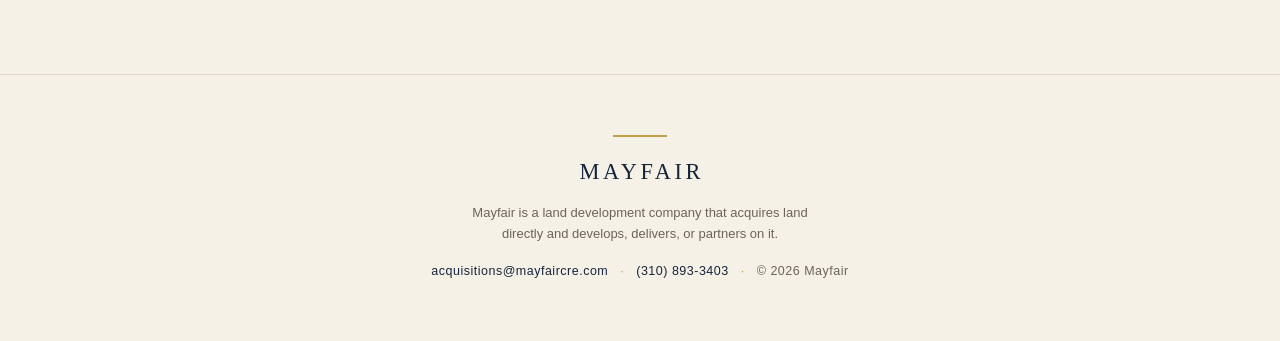
==== commit 8e49d209: "Reposition Mayfair as a land development company - Identity shift from land origination to land deve" ====
--- a/index.html
+++ b/index.html
@@ -3,8 +3,8 @@
 <head>
 <meta charset="utf-8" />
 <meta name="viewport" content="width=device-width, initial-scale=1" />
-<title>Mayfair — Demand-Led Land Origination</title>
-<meta name="description" content="Mayfair sees what has to be true before the market does. Demand-led land origination: we model where development must go, underwrite the parcel, and acquire as a principal that closes with certainty." />
+<title>Mayfair — Land Development</title>
+<meta name="description" content="Mayfair is a land development company. We identify, control, and advance well-located land in high-growth California and Nevada markets, then develop, deliver, or partner on it." />
 
 <link rel="canonical" href="https://mayfaircre.com/" />
 <meta name="theme-color" content="#16243B" />
@@ -12,15 +12,15 @@
 <!-- Open Graph / social -->
 <meta property="og:type" content="website" />
 <meta property="og:site_name" content="Mayfair" />
-<meta property="og:title" content="Mayfair — Demand-Led Land Origination" />
-<meta property="og:description" content="We see what has to be true before the market does. Demand-led land origination, underwritten and acquired as a principal that closes with certainty." />
+<meta property="og:title" content="Mayfair — Land Development" />
+<meta property="og:description" content="Mayfair is a land development company — identifying, controlling, and advancing well-located land in high-growth California and Nevada markets." />
 <meta property="og:url" content="https://mayfaircre.com/" />
 <meta property="og:image" content="https://mayfaircre.com/assets/og-image.png" />
 <meta property="og:image:width" content="1200" />
 <meta property="og:image:height" content="630" />
 <meta name="twitter:card" content="summary_large_image" />
-<meta name="twitter:title" content="Mayfair — Demand-Led Land Origination" />
-<meta name="twitter:description" content="We see what has to be true before the market does. Demand-led land origination, underwritten and acquired as a principal that closes with certainty." />
+<meta name="twitter:title" content="Mayfair — Land Development" />
+<meta name="twitter:description" content="Mayfair is a land development company — identifying, controlling, and advancing well-located land in high-growth California and Nevada markets." />
 
 <link rel="icon" href="assets/favicon.svg" type="image/svg+xml" />
 <link rel="apple-touch-icon" href="assets/apple-touch-icon.png" />
@@ -64,16 +64,16 @@
   <section class="hero" aria-labelledby="hero-h">
     <div class="shell">
       <div class="crest-rule"></div>
-      <p class="eyebrow reveal">Demand-led land origination</p>
+      <p class="eyebrow reveal">Land development</p>
       <h1 class="hero-h reveal" id="hero-h">We model the buyer before we touch the land.</h1>
       <p class="hero-sub reveal">
-        Mayfair originates land from demand — modeling where development must go,
-        underwriting each parcel before the market reprices it, and acquiring as a
-        principal that closes with certainty.
+        Mayfair is a land development company that identifies, controls, and advances
+        well-located land in high-growth markets — then develops, delivers, or partners
+        on it.
       </p>
       <div class="hero-actions reveal">
         <a class="btn" href="#contact">Start a conversation</a>
-        <a class="btn-text" href="#model">How origination works <span aria-hidden="true">↓</span></a>
+        <a class="btn-text" href="#model">How we work <span aria-hidden="true">↓</span></a>
       </div>
       <div class="doctrine reveal">
         <span>Demand-led underwriting</span>
@@ -91,9 +91,10 @@
         <div class="crest-rule"></div>
         <p class="kicker">Principal</p>
         <p id="principal-h">
-          Mayfair acts as a principal. In plain terms: a real buyer, with real capital,
-          that commits and closes cleanly. Not a broker, not a middleman, and nothing
-          contingent on finding someone else first.
+          Mayfair acts as a principal — a developer that acquires for its own pipeline.
+          In plain terms: a real buyer, with real capital, that commits and closes
+          cleanly. Not a broker, not a middleman, and nothing contingent on finding
+          someone else first.
         </p>
       </div>
     </div>
@@ -113,16 +114,17 @@
 
       <div class="card lead lead-card reveal">
         <p>
-          Whether you build pads, credit-tenant projects, or homes, you receive parcels
-          modeled to your own criteria — each one underwritten before it reaches you,
-          inside a defined footprint.
+          Whether you build pads, credit-tenant projects, or homes, you receive
+          development-ready land matched to your criteria — underwritten and advanced
+          before it reaches you, inside a defined footprint, to build on or develop
+          alongside us.
         </p>
       </div>
 
       <div class="grid g-4">
         <div class="card dark reveal">
           <h3>Matched to your criteria</h3>
-          <p>We take time to understand exactly what you're after, then model it into our origination system so you only receive parcels that fit the buy box you define.</p>
+          <p>We take time to understand exactly what you're after, then model it into our acquisition pipeline so you only receive parcels that fit the buy box you define.</p>
         </div>
         <div class="card dark reveal">
           <h3>Underwritten in advance</h3>
@@ -134,7 +136,7 @@
         </div>
         <div class="card dark reveal">
           <h3>Inside your footprint</h3>
-          <p>Origination concentrated across nine of California and Nevada's fastest-growing counties.</p>
+          <p>Focused on nine of California and Nevada's fastest-growing counties.</p>
         </div>
       </div>
     </div>
@@ -149,11 +151,11 @@
           <span class="eyebrow">For landowners</span>
           <span class="flex-rule"></span>
         </div>
-        <h2 class="section-h reveal" id="own-h">A principal buyer, direct and certain.</h2>
+        <h2 class="section-h reveal" id="own-h">Sell directly to the developer.</h2>
         <p class="sec-lead reveal">
-          We acquire directly, with our own capital. For you, that means one prepared
-          counterparty and a clean path to close — handled with discretion from first
-          contact through closing.
+          We acquire land directly for our own development pipeline. For you, that means
+          selling to the developer itself — one prepared counterparty and a clean,
+          straightforward path to close.
         </p>
       </div>
 
@@ -161,15 +163,15 @@
         <div class="grid g-3">
           <div class="card reveal">
             <h3>Certainty of close</h3>
-            <p>You deal with a funded principal that commits and performs — never an offer contingent on us finding a buyer first.</p>
+            <p>You sell to a funded developer that commits and closes — capital in hand and the decision made in-house.</p>
           </div>
           <div class="card reveal">
             <h3>Speed</h3>
-            <p>Your transaction moves on a defined timeline for diligence and underwriting, decided by the party that actually closes.</p>
+            <p>Your sale moves on a clear timeline, because the developer closing it is the one running diligence and underwriting.</p>
           </div>
           <div class="card reveal">
-            <h3>Discretion</h3>
-            <p>A direct, private conversation, with no public marketing of your land.</p>
+            <h3>A direct deal</h3>
+            <p>You deal directly with the developer — private and straightforward, with no listing or public-sale process.</p>
           </div>
         </div>
         <div class="owners-cta reveal">
@@ -188,7 +190,7 @@
           <span class="eyebrow">The model</span>
           <span class="flex-rule"></span>
         </div>
-        <h2 class="section-h reveal" id="model-h">Origination begins with demand.</h2>
+        <h2 class="section-h reveal" id="model-h">From demand to development.</h2>
         <p class="sec-lead reveal">
           Most land comes to market and then looks for a buyer. We invert that — starting
           from demand that already exists, we define the parcel it requires and go find
@@ -217,10 +219,10 @@
         </div>
         <div class="card reveal">
           <span class="seq">03</span>
-          <h3>Deliver the matched parcel</h3>
-          <p>
-            We deliver the underwritten parcel to you — matched to the demand that
-            defined it.
+          <h3>Develop, deliver, or partner</h3>
+          <p>
+            We advance the site and develop it, deliver it development-ready, or partner
+            with the builder it fits — matched to the demand that defined it.
           </p>
         </div>
       </div>
@@ -236,7 +238,7 @@
           <span class="eyebrow">Footprint</span>
           <span class="flex-rule"></span>
         </div>
-        <h2 class="section-h reveal" id="foot-h">Where we originate.</h2>
+        <h2 class="section-h reveal" id="foot-h">Where we build.</h2>
         <p class="sec-lead reveal">Nine counties across two states, worked with depth rather than breadth.</p>
       </div>
 
@@ -278,29 +280,26 @@
 
       <div class="about-grid">
         <div class="about-bio reveal">
-          <p>
-            Jeremy Rolf underwrites land like a principal. He works across the pieces most
-            people see separately — commercial brokerage, IRS Enrolled Agent tax work,
-            commercial lending, and ground-up development. The range lets him find land
-            where tenant demand, capital structure, and execution risk align before the
-            market prices it. He starts with demand — traffic, access, utility, exit value
-            — then works backward to the parcel. As Development Manager at Stock Five
-            Development, he helped move a stalled 8.85-acre site in Lincoln, California
-            through bankruptcy, foreclosure, distressed debt, entitlement, and
-            traffic-signal complexity. The position was taken near $3.5 million against a
-            $5.43 million payoff and a $5.88 million appraisal — advancing toward a
-            7-Eleven-anchored development with additional pads and hotel use. He sees what
-            has to be true before the market does.
-          </p>
-        </div>
-        <aside class="creds-card reveal" aria-label="Credentials">
-          <span class="kicker">Credentials</span>
-          <ul class="creds-list">
-            <li>California DRE&#8211;licensed real estate broker</li>
-            <li>IRS Enrolled Agent (EA)</li>
-            <li>BA, Business Administration &#8212; San Diego State University</li>
-          </ul>
-        </aside>
+          <p>Jeremy Rolf sees demand before the market does.</p>
+          <p>
+            He builds proprietary geospatial intelligence — applications and data systems
+            that model where development pressure is actually building, parcel by parcel —
+            so Mayfair pursues the land demand requires, not whatever happens to be for
+            sale. Most developers react to listings. Jeremy works backward from the demand
+            itself: traffic, rooftops, access, rents, exit value.
+          </p>
+          <p>
+            His range is unusual. He reads a deal's tax and capital structure the way most
+            developers read a site plan, and he's taken stalled, distressed land through
+            the hardest parts of the work — bankruptcy, foreclosure, complex debt,
+            entitlement — and turned a stuck asset into a credit-anchored development.
+          </p>
+          <p>
+            He sees what has to be true before the market does. Off the clock, he's a girl
+            dad to three daughters and firmly third-in-command at home — behind his wife
+            and Ziggy, a 25-pound Maine Coon who's convinced the whole place is his.
+          </p>
+        </div>
       </div>
     </div>
   </section>
@@ -384,7 +383,7 @@
     <div class="crest-rule"></div>
     <span class="footer-mark">Mayfair</span>
     <p class="footer-note">
-      Mayfair acts as a principal and acquires land directly.
+      Mayfair is a land development company that acquires land directly and develops, delivers, or partners on it.
     </p>
     <div class="footer-meta">
       <a href="mailto:acquisitions@mayfaircre.com">acquisitions@mayfaircre.com</a>
--- a/styles.css
+++ b/styles.css
@@ -384,16 +384,18 @@
    ========================================================================= */
 .about-grid {
   display: grid;
-  grid-template-columns: 1.65fr 1fr;
+  grid-template-columns: 1fr;
   gap: clamp(28px, 5vw, 60px);
   align-items: start;
 }
+.about-bio { max-width: 60ch; }
 .about-bio p {
   font-family: var(--serif);
   color: var(--navy);
   font-size: clamp(18px, 1.9vw, 24px);
   line-height: 1.46;
 }
+.about-bio p + p { margin-top: 0.9em; }
 .creds-card {
   background: var(--navy);
   border-top: 2px solid var(--gold);
